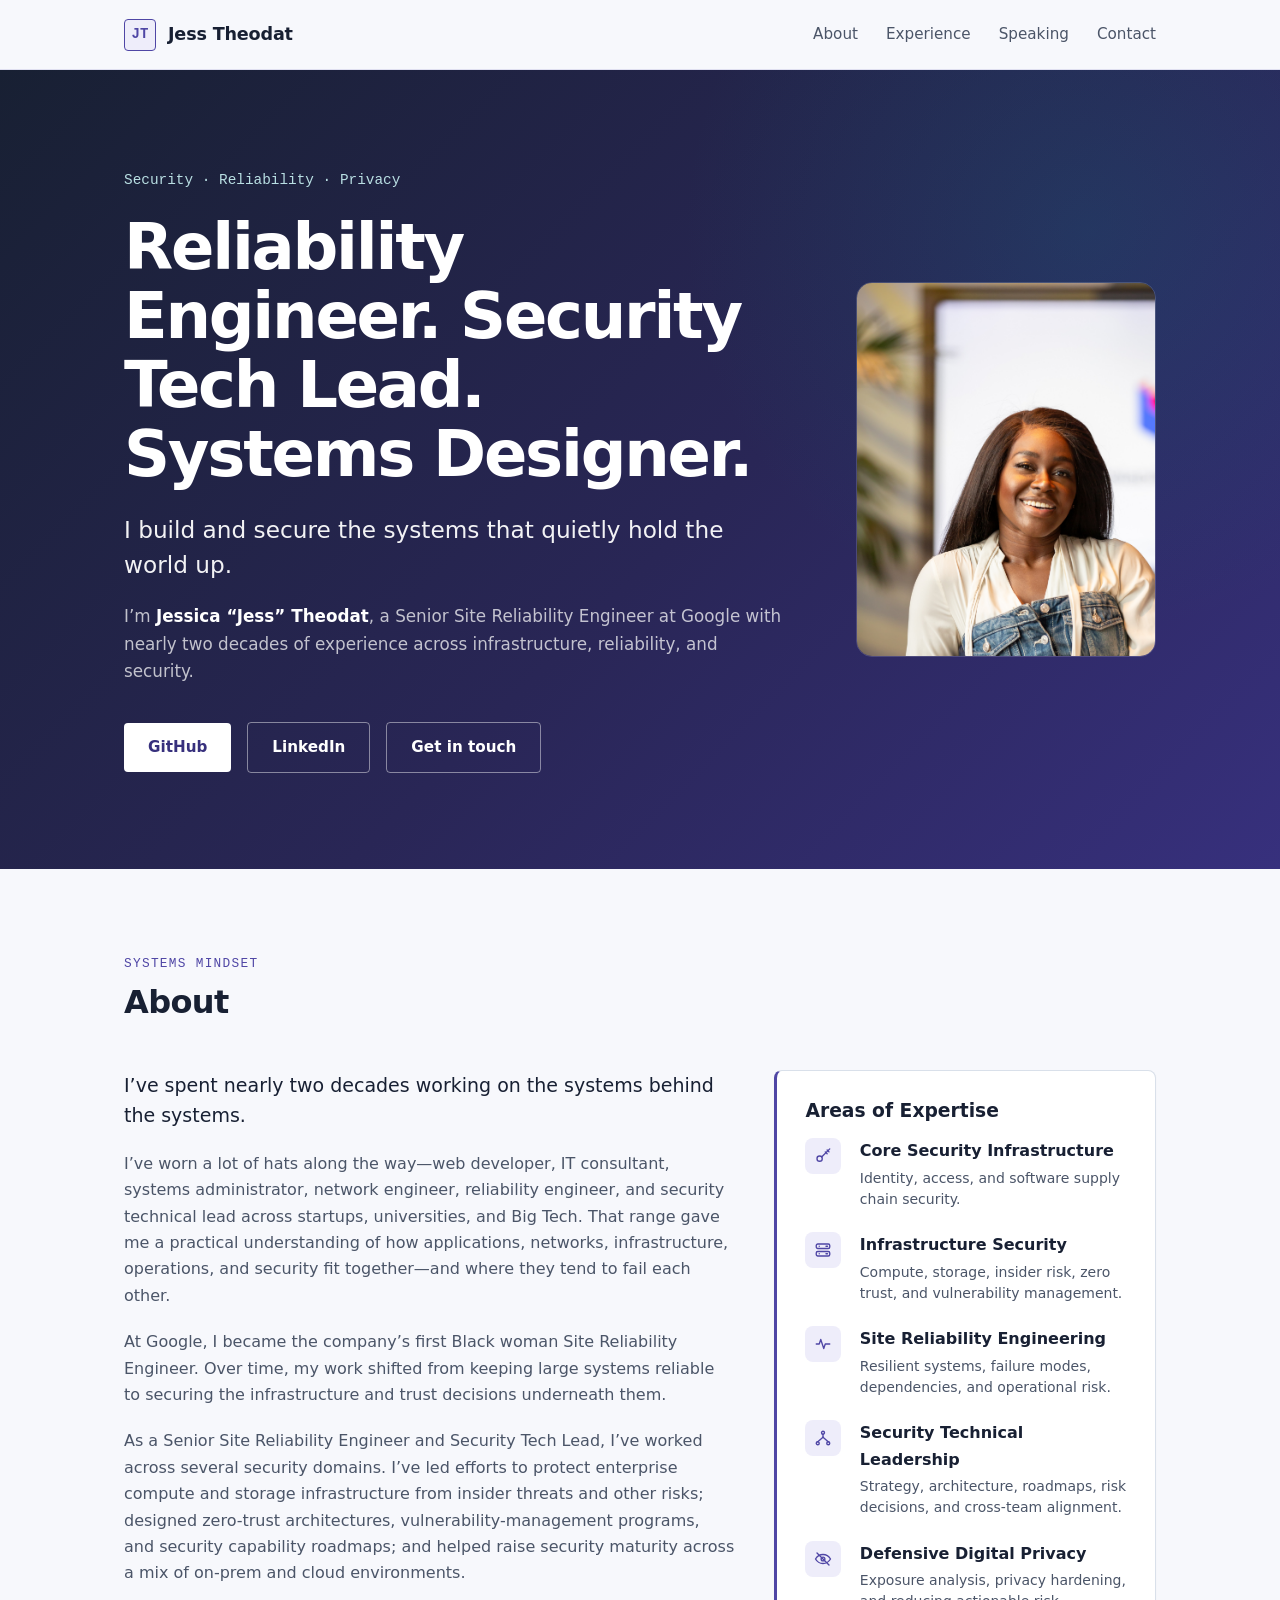
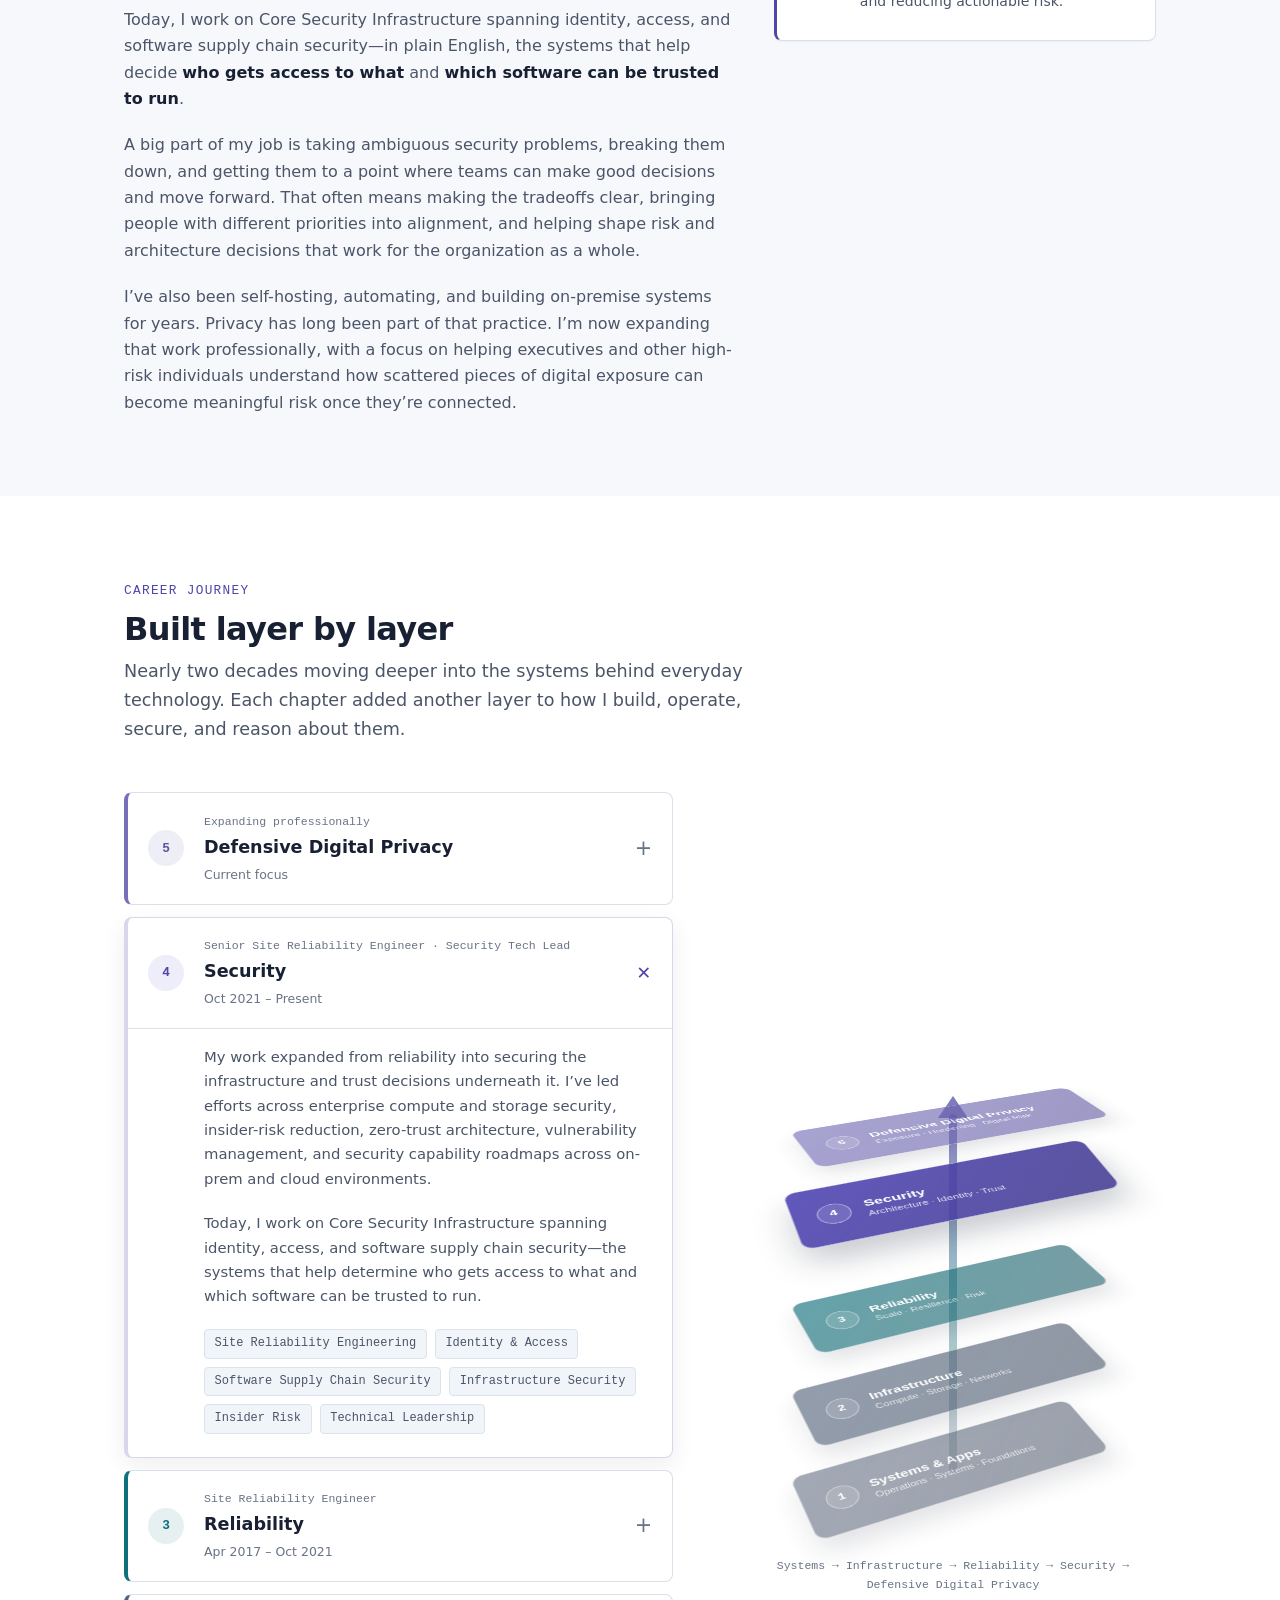
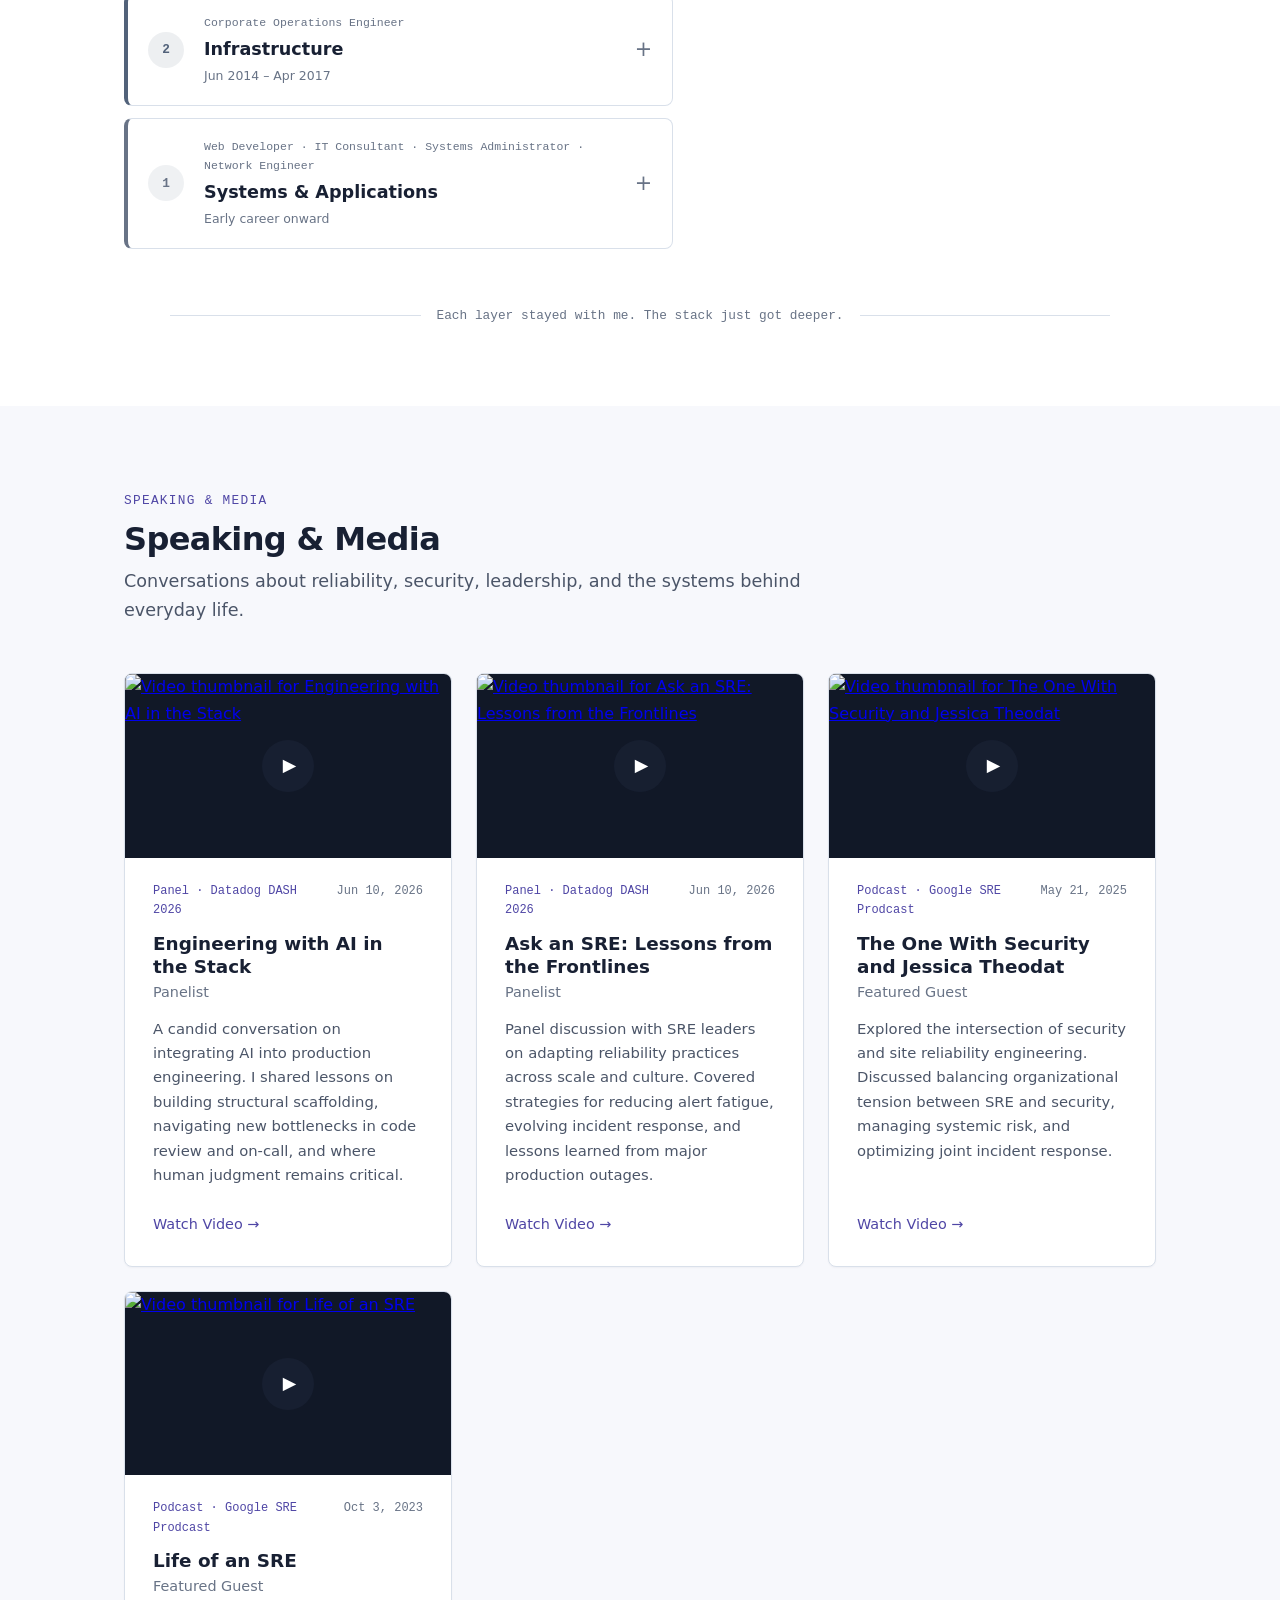
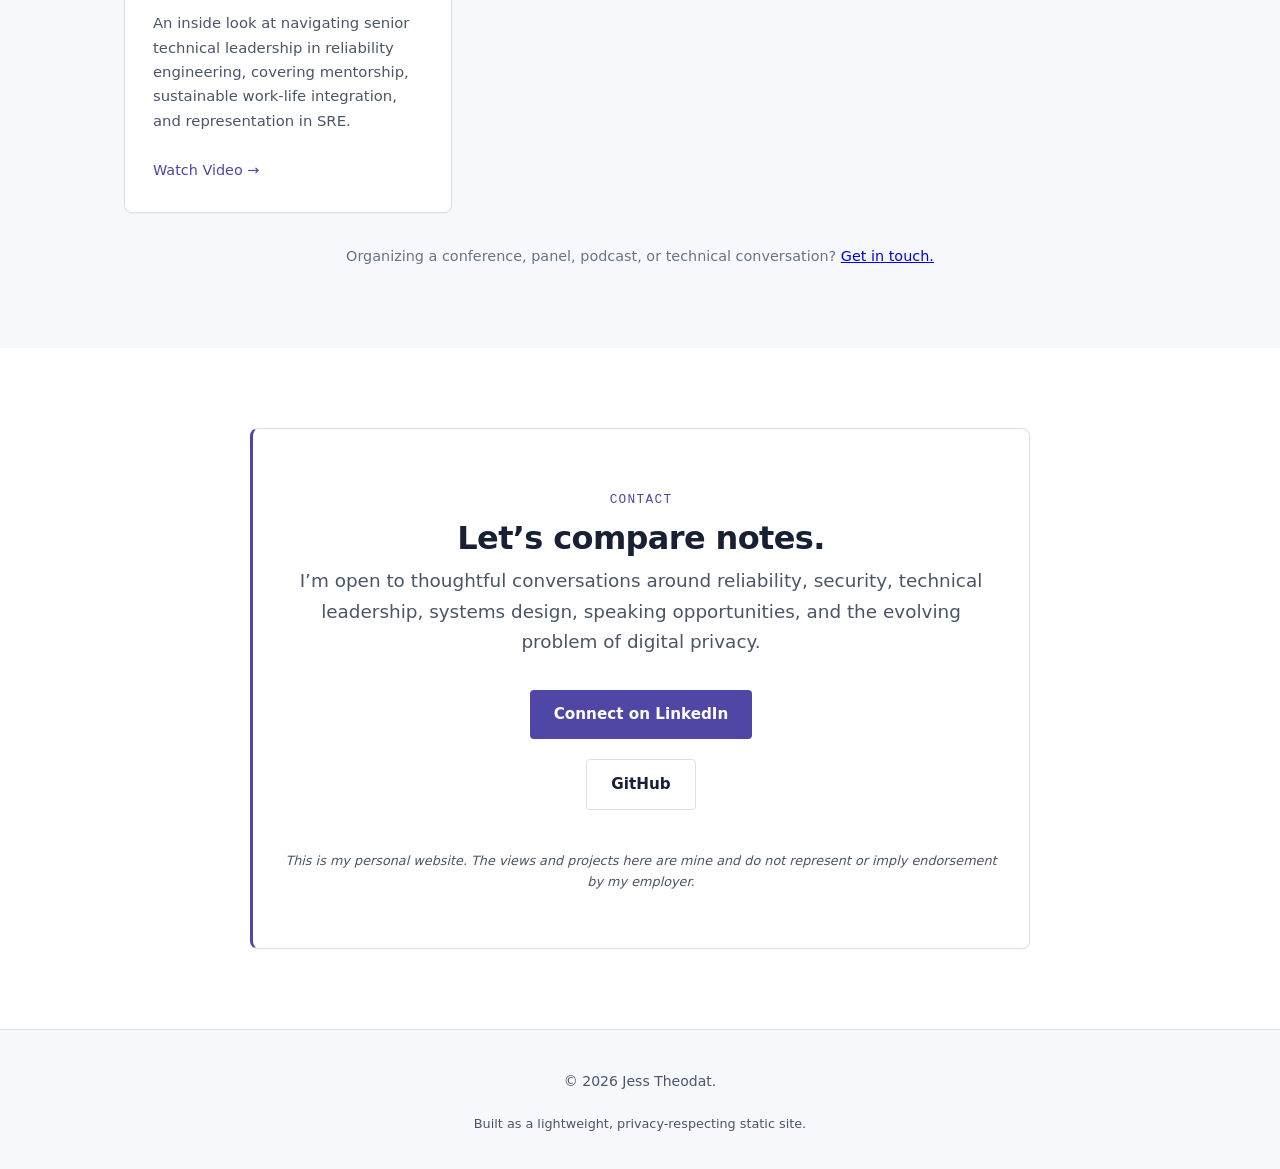
==== index.html @ 8675380e "Update index.html" ====
<!DOCTYPE html>
<html lang="en">

<head>
  <meta charset="UTF-8">
  <meta name="viewport" content="width=device-width, initial-scale=1.0">

  <title>
    Jess Theodat | Reliability Engineer, Security Tech Lead & Systems Designer
  </title>

  <!-- Identity & Search -->
  <meta
    name="description"
    content="Jess (Jessica) Theodat is a reliability engineer, Security Tech Lead, and systems designer working across infrastructure security, site reliability engineering, and defensive digital privacy."
  >
  <meta name="author" content="Jess Theodat">

  <link rel="canonical" href="https://jesstheodat.github.io/">

  <!-- Open Graph -->
  <meta property="og:type" content="profile">
  <meta property="og:url" content="https://jesstheodat.github.io/">

  <meta
    property="og:title"
    content="Jess Theodat | Reliability Engineer. Security Tech Lead. Systems Designer"
  >

  <meta
    property="og:description"
    content="I build and secure the systems that quietly hold the world up."
  >

  <meta property="og:site_name" content="Jess Theodat">

  <!-- Favicon -->
  <link rel="icon" href="assets/favicon.svg" type="image/svg+xml">

  <!-- Styles -->
  <link rel="stylesheet" href="assets/css/style.css">

  <!-- Structured Data -->
  <script type="application/ld+json">
  {
    "@context": "https://schema.org",
    "@graph": [
      {
        "@type": "Person",
        "@id": "https://jesstheodat.github.io/#person",
        "name": "Jess Theodat",
        "alternateName": [
          "Jessica Theodat",
          "jesstheodat"
        ],
        "jobTitle": "Senior Site Reliability Engineer and Security Tech Lead",
        "worksFor": {
          "@type": "Organization",
          "name": "Google"
        },
        "description": "Reliability engineer, Security Tech Lead, and systems designer working across site reliability engineering, infrastructure security, identity and access, software supply chain security, and defensive digital privacy.",
        "url": "https://jesstheodat.github.io/",
        "sameAs": [
          "https://github.com/jesstheodat",
          "https://www.linkedin.com/in/siliconalleyjess"
        ],
        "knowsAbout": [
          "Site Reliability Engineering",
          "Security Architecture",
          "Identity and Access Management",
          "Software Supply Chain Security",
          "Infrastructure Security",
          "Zero Trust Architecture",
          "Vulnerability Management",
          "Systems Engineering",
          "Defensive Digital Privacy",
          "Self-Hosted Infrastructure"
        ]
      },
      {
        "@type": "ProfilePage",
        "@id": "https://jesstheodat.github.io/#webpage",
        "url": "https://jesstheodat.github.io/",
        "name": "Jess Theodat",
        "mainEntity": {
          "@id": "https://jesstheodat.github.io/#person"
        }
      }
    ]
  }
  </script>
</head>

<body>

  <a href="#main-content" class="skip-link">
    Skip to main content
  </a>

  <!-- =========================================================
       Navigation
       ========================================================= -->

  <header class="site-header">
    <div class="container nav-container">

      <a href="#hero" class="nav-brand" aria-label="Jess Theodat home">
        <span class="brand-monogram" aria-hidden="true">JT</span>
        <span class="brand-name">Jess Theodat</span>
      </a>

      <nav class="nav-menu" aria-label="Main navigation">
        <ul class="nav-list">
          <li><a href="#about" class="nav-link">About</a></li>
          <li><a href="#journey" class="nav-link">Experience</a></li>
          <li><a href="#speaking" class="nav-link">Speaking</a></li>
          <li><a href="#contact" class="nav-link">Contact</a></li>
        </ul>
      </nav>

    </div>
  </header>


  <main id="main-content">

    <!-- =========================================================
         Hero
         ========================================================= -->

<section id="hero" class="section hero-section">
  <div class="container hero-grid">

    <div class="hero-content">

      <span class="hero-label">
        Security · Reliability · Privacy
      </span>

      <h1 class="hero-title">
        Reliability Engineer. Security Tech Lead. Systems Designer.
      </h1>

      <p class="hero-statement">
        I build and secure the systems that quietly hold the world up.
      </p>

      <p class="hero-subtitle">
        I’m <strong>Jessica “Jess” Theodat</strong>, a Senior Site Reliability
        Engineer at Google with nearly two decades of experience across
        infrastructure, reliability, and security.
      </p>

      <div class="hero-actions">

        <a
          href="https://github.com/jesstheodat"
          class="btn btn-primary"
          target="_blank"
          rel="noopener noreferrer"
        >
          GitHub
        </a>

        <a
          href="https://www.linkedin.com/in/siliconalleyjess"
          class="btn btn-secondary"
          target="_blank"
          rel="noopener noreferrer"
        >
          LinkedIn
        </a>

        <a href="#contact" class="btn btn-secondary">
          Get in touch
        </a>

      </div>

    </div>

    <div class="hero-portrait">
      <img
        src="assets/jess-theodat.jpeg"
        alt="Jessica “Jess” Theodat"
      >
    </div>

  </div>
</section>
    
    <!-- =========================================================
         About
         ========================================================= -->

    <section id="about" class="section">
      <div class="container">

        <div class="section-header">
          <span class="section-tag">Systems mindset</span>
          <h2 class="section-title">About</h2>
        </div>

        <div class="about-grid">

          <div class="about-text">

  <p class="lead-text">
    I’ve spent nearly two decades working on the systems behind the systems.
  </p>

  <p>
    I’ve worn a lot of hats along the way—web developer, IT consultant,
    systems administrator, network engineer, reliability engineer, and
    security technical lead across startups, universities, and Big Tech.
    That range gave me a practical understanding of how applications,
    networks, infrastructure, operations, and security fit together—and
    where they tend to fail each other.
  </p>

  <p>
    At Google, I became the company’s first Black woman Site Reliability
    Engineer. Over time, my work shifted from keeping large systems reliable to
    securing the infrastructure and trust decisions underneath them.
  </p>

  <p>
    As a Senior Site Reliability Engineer and Security Tech Lead, I’ve worked
    across several security domains. I’ve led efforts to protect enterprise
    compute and storage infrastructure from insider threats and other risks;
    designed zero-trust architectures, vulnerability-management programs,
    and security capability roadmaps; and helped raise security maturity
    across a mix of on-prem and cloud environments.
  </p>

  <p>
    Today, I work on Core Security Infrastructure spanning identity, access,
    and software supply chain security—in plain English, the systems that help
    decide <strong>who gets access to what</strong> and
    <strong>which software can be trusted to run</strong>.
  </p>

  <p>
    A big part of my job is taking ambiguous security problems, breaking them down,
    and getting them to a point where teams can make good decisions and move forward. 
    That often means making the tradeoffs clear, bringing people with
    different priorities into alignment, and helping shape risk and architecture
    decisions that work for the organization as a whole.
  </p>

  <p>
    I’ve also been self-hosting, automating, and building on-premise systems
    for years. Privacy has long been part of that practice. I’m now expanding
    that work professionally, with a focus on helping executives and other
    high-risk individuals understand how scattered pieces of digital exposure
    can become meaningful risk once they’re connected.
  </p>
</div>

<aside class="about-sidebar" aria-label="Areas of expertise">
  <div class="card card-accent">

    <h3 class="card-title">Areas of Expertise</h3>

    <ul class="domain-list">

      <li class="domain-item">
        <div class="domain-icon" aria-hidden="true">
          <svg viewBox="0 0 24 24">
            <circle cx="7.5" cy="15.5" r="3.5"></circle>
            <path d="M10.5 13L21 2.5"></path>
            <path d="M15 6.5l2.5 2.5"></path>
            <path d="M17.5 4l2.5 2.5"></path>
          </svg>
        </div>

        <div>
          <span class="domain-name">Core Security Infrastructure</span>
          <span class="domain-desc">
            Identity, access, and software supply chain security.
          </span>
        </div>
      </li>

      <li class="domain-item">
        <div class="domain-icon" aria-hidden="true">
          <svg viewBox="0 0 24 24">
            <rect x="3" y="4" width="18" height="6" rx="2"></rect>
            <rect x="3" y="14" width="18" height="6" rx="2"></rect>
            <path d="M7 7h.01"></path>
            <path d="M7 17h.01"></path>
            <path d="M16 7h2"></path>
            <path d="M16 17h2"></path>
          </svg>
        </div>

        <div>
          <span class="domain-name">Infrastructure Security</span>
          <span class="domain-desc">
            Compute, storage, insider risk, zero trust, and vulnerability management.
          </span>
        </div>
      </li>

      <li class="domain-item">
        <div class="domain-icon" aria-hidden="true">
          <svg viewBox="0 0 24 24">
            <path d="M3 12h4l2-6 4 12 2-6h6"></path>
          </svg>
        </div>

        <div>
          <span class="domain-name">Site Reliability Engineering</span>
          <span class="domain-desc">
            Resilient systems, failure modes, dependencies, and operational risk.
          </span>
        </div>
      </li>

      <li class="domain-item">
        <div class="domain-icon" aria-hidden="true">
          <svg viewBox="0 0 24 24">
            <circle cx="12" cy="5" r="2"></circle>
            <circle cx="5" cy="19" r="2"></circle>
            <circle cx="19" cy="19" r="2"></circle>
            <path d="M12 7v4"></path>
            <path d="M12 11L5 17"></path>
            <path d="M12 11l7 6"></path>
          </svg>
        </div>

        <div>
          <span class="domain-name">Security Technical Leadership</span>
          <span class="domain-desc">
            Strategy, architecture, roadmaps, risk decisions, and cross-team alignment.
          </span>
        </div>
      </li>

      <li class="domain-item">
        <div class="domain-icon" aria-hidden="true">
          <svg viewBox="0 0 24 24">
            <path d="M2 12s3.5-6 10-6 10 6 10 6-3.5 6-10 6S2 12 2 12z"></path>
            <circle cx="12" cy="12" r="2.5"></circle>
            <path d="M4 4l16 16"></path>
          </svg>
        </div>

        <div>
          <span class="domain-name">Defensive Digital Privacy</span>
          <span class="domain-desc">
            Exposure analysis, privacy hardening, and reducing actionable risk.
          </span>
        </div>
      </li>

    </ul>

  </div>
</aside>
        </div>
      </div>
    </section>


<!-- =========================================================
     Career Journey — Interactive Engineering Stack
     ========================================================= -->

<section id="journey" class="section bg-surface">
  <div class="container">

    <div class="section-header">
      <span class="section-tag">Career journey</span>

      <h2 class="section-title">
        Built layer by layer
      </h2>

      <p class="section-subtitle">
        Nearly two decades moving deeper into the systems behind everyday
        technology. Each chapter added another layer to how I build, operate,
        secure, and reason about them.
      </p>
    </div>


    <div class="career-stack-experience">

      <!-- =====================================================
           LEFT — Narrative Layers
           ===================================================== -->

      <div
        class="career-layer-list"
        role="tablist"
        aria-label="Career journey layers"
      >

        <!-- Layer 5 — Privacy & Risk -->

<article
  class="career-layer-card"
  data-career-layer="privacy"
>
  <button
    class="career-layer-trigger"
    type="button"
    role="tab"
    id="career-tab-privacy"
    aria-selected="false"
    aria-controls="career-panel-privacy"
    data-career-target="privacy"
  >
    <span class="career-number">5</span>

    <span class="career-trigger-copy">
      <span class="career-role">
        Expanding professionally
      </span>

      <span class="career-layer-name">
       Defensive Digital Privacy
      </span>

      <span class="career-date">
        Current focus
      </span>
    </span>

    <span class="career-trigger-indicator" aria-hidden="true">
      +
    </span>
  </button>

  <div
    class="career-layer-details"
    id="career-panel-privacy"
    role="tabpanel"
    aria-labelledby="career-tab-privacy"
    hidden
  >
    <div class="career-layer-details-inner">

      <p>
        <strong>
          Privacy risk often comes less from any single data point and
          more from how different pieces of information connect to reveal a larger picture.
        </strong>   
        A location can become a movement pattern. And a handful of unrelated details
        can begin to describe behavior.
      </p>

      <p>
        I’m now applying the same systems and risk lens professionally to digital
        exposure—helping executives and other high-risk individuals understand
        how disconnected pieces of information become actionable when they
        are combined, and reduce the information and access paths that
        create meaningful risk.
      </p>

      <div class="tag-group">
        <span class="tag">Exposure Analysis</span>
        <span class="tag">Privacy Hardening</span>
        <span class="tag">Digital Risk</span>
        <span class="tag">OSINT</span>
      </div>

    </div>
  </div>
</article>

        <!-- Layer 4 — Security -->

        <article
          class="career-layer-card is-active"
          data-career-layer="security"
        >
          <button
            class="career-layer-trigger"
            type="button"
            role="tab"
            id="career-tab-security"
            aria-selected="true"
            aria-controls="career-panel-security"
            data-career-target="security"
          >
            <span class="career-number">4</span>

            <span class="career-trigger-copy">
              <span class="career-role">
                Senior Site Reliability Engineer · Security Tech Lead
              </span>

              <span class="career-layer-name">
                Security
              </span>

              <span class="career-date">
                Oct 2021 – Present
              </span>
            </span>

            <span class="career-trigger-indicator" aria-hidden="true">
              +
            </span>
          </button>

          <div
            class="career-layer-details"
            id="career-panel-security"
            role="tabpanel"
            aria-labelledby="career-tab-security"
          >
            <div class="career-layer-details-inner">

              <p>
                My work expanded from reliability into securing the infrastructure
                and trust decisions underneath it. I’ve led efforts across 
                enterprise compute and storage security, insider-risk reduction, 
                zero-trust architecture, vulnerability management, and 
                security capability roadmaps across on-prem and cloud environments.
              </p>

              <p>
                Today, I work on Core Security Infrastructure spanning identity, 
                access, and software supply chain security—the systems 
                that help determine who gets access to what and 
                which software can be trusted to run.
              </p>

              <div class="tag-group">
                <span class="tag">Site Reliability Engineering</span>
                <span class="tag">Identity &amp; Access</span>
                <span class="tag">Software Supply Chain Security</span>
                <span class="tag">Infrastructure Security</span>
                <span class="tag">Insider Risk</span>
                <span class="tag">Technical Leadership</span>
              </div>

            </div>
          </div>
        </article>


        <!-- Layer 3 — Reliability -->

        <article
          class="career-layer-card"
          data-career-layer="reliability"
        >
          <button
            class="career-layer-trigger"
            type="button"
            role="tab"
            id="career-tab-reliability"
            aria-selected="false"
            aria-controls="career-panel-reliability"
            data-career-target="reliability"
          >
            <span class="career-number">3</span>

            <span class="career-trigger-copy">
              <span class="career-role">
                Site Reliability Engineer
              </span>

              <span class="career-layer-name">
                Reliability
              </span>

              <span class="career-date">
                Apr 2017 – Oct 2021
              </span>
            </span>

            <span class="career-trigger-indicator" aria-hidden="true">
              +
            </span>
          </button>

          <div
            class="career-layer-details"
            id="career-panel-reliability"
            role="tabpanel"
            aria-labelledby="career-tab-reliability"
            hidden
          >
            <div class="career-layer-details-inner">

              <p>
                Moving into site reliability engineering changed how I think
                about systems: failure is expected, dependencies matter, 
                and good design has to hold up under pressure—not just 
                when everything is working as intended.
              </p>

              <p>
                That reliability mindset still shapes how I approach 
                security, architecture, operational risk, and 
                technical decision-making today.
              </p>

              <div class="tag-group">
                <span class="tag">Site Reliability Engineering</span>
                <span class="tag">Non-Abstract Large Systems Design</span>
                <span class="tag">Technical Leadership</span>
              </div>

            </div>
          </div>
        </article>


        <!-- Layer 2 — Infrastructure -->

        <article
          class="career-layer-card"
          data-career-layer="infrastructure"
        >
          <button
            class="career-layer-trigger"
            type="button"
            role="tab"
            id="career-tab-infrastructure"
            aria-selected="false"
            aria-controls="career-panel-infrastructure"
            data-career-target="infrastructure"
          >
            <span class="career-number">2</span>

            <span class="career-trigger-copy">
              <span class="career-role">
                Corporate Operations Engineer
              </span>

              <span class="career-layer-name">
                Infrastructure
              </span>

              <span class="career-date">
                Jun 2014 – Apr 2017
              </span>
            </span>

            <span class="career-trigger-indicator" aria-hidden="true">
              +
            </span>
          </button>

          <div
            class="career-layer-details"
            id="career-panel-infrastructure"
            role="tabpanel"
            aria-labelledby="career-tab-infrastructure"
            hidden
          >
            <div class="career-layer-details-inner">

              <p>
                Working close to enterprise infrastructure gave me a 
                practical understanding of compute, storage, networks, 
                systems behavior, and the operational realities behind 
                large technical environments.
              </p>

              <p>
                That foundation became the bridge from operating systems
                to thinking about reliability and, eventually, 
                securing the infrastructure itself.
              </p>

              <div class="tag-group">
                <span class="tag">Compute</span>
                <span class="tag">Networks</span>
                <span class="tag">Enterprise Systems</span>
                <span class="tag">Operations</span>
              </div>

            </div>
          </div>
        </article>


        <!-- Layer 1 — Systems & Applications -->

        <article
          class="career-layer-card"
          data-career-layer="systems"
        >
          <button
            class="career-layer-trigger"
            type="button"
            role="tab"
            id="career-tab-systems"
            aria-selected="false"
            aria-controls="career-panel-systems"
            data-career-target="systems"
          >
            <span class="career-number">1</span>

            <span class="career-trigger-copy">
              <span class="career-role">
                Web Developer · IT Consultant · Systems Administrator · Network Engineer
              </span>

              <span class="career-layer-name">
                Systems &amp; Applications
              </span>

              <span class="career-date">
                Early career onward
              </span>
            </span>

            <span class="career-trigger-indicator" aria-hidden="true">
              +
            </span>
          </button>

          <div
            class="career-layer-details"
            id="career-panel-systems"
            role="tabpanel"
            aria-labelledby="career-tab-systems"
            hidden
          >
            <div class="career-layer-details-inner">

              <p>
                Before reliability and security became the center of my work,
                I spent years across the stack—building web applications,
                supporting users, administering systems, and working 
                with networks across startups, universities, and enterprise environments.
              </p>

              <p>That range gave me a practical understanding of how applications,
                networks, infrastructure, operations, and security fit
                together—and where they tend to fail each other.
              </p>

              <div class="tag-group">
                <span class="tag">Web Development</span>
                <span class="tag">IT Consulting</span>
                <span class="tag">Network Engineering</span>
                <span class="tag">Platform Engineering</span>
              </div>

            </div>
          </div>
        </article>


      </div>


      <!-- =====================================================
           RIGHT — Isometric Stack
           ===================================================== -->

      <div class="career-visual-column">

        <div
          class="career-isometric"
          aria-label="Interactive visualization of accumulated career expertise"
        >

          <!-- Core through-line -->

          <div class="career-core" aria-hidden="true">
            <span class="career-core-arrow"></span>
          </div>


      <button
        type="button"
        class="career-plane career-plane-privacy"
        data-career-target="privacy"
        aria-label="Show Privacy and Risk career layer"
      >
        <span class="career-plane-number">5</span>
      
        <span class="career-plane-copy">
          <strong>Defensive Digital Privacy</strong>
          <small>Exposure · Hardening · Digital Risk</small>
        </span>
      </button>
      
      <button
        type="button"
        class="career-plane career-plane-security is-active"
        data-career-target="security"
        aria-label="Show Security career layer"
      >
        <span class="career-plane-number">4</span>
      
        <span class="career-plane-copy">
          <strong>Security</strong>
          <small>Architecture · Identity · Trust</small>
        </span>
      </button>
      
      <button
        type="button"
        class="career-plane career-plane-reliability"
        data-career-target="reliability"
        aria-label="Show Reliability career layer"
      >
        <span class="career-plane-number">3</span>
      
        <span class="career-plane-copy">
          <strong>Reliability</strong>
          <small>Scale · Resilience · Risk</small>
        </span>
      </button>
      
      <button
        type="button"
        class="career-plane career-plane-infrastructure"
        data-career-target="infrastructure"
        aria-label="Show Infrastructure career layer"
      >
        <span class="career-plane-number">2</span>
      
        <span class="career-plane-copy">
          <strong>Infrastructure</strong>
          <small>Compute · Storage · Networks</small>
        </span>
      </button>
      
      <button
        type="button"
        class="career-plane career-plane-systems"
        data-career-target="systems"
        aria-label="Show Systems and Applications career layer"
      >
        <span class="career-plane-number">1</span>
      
        <span class="career-plane-copy">
          <strong>Systems &amp; Apps</strong>
          <small>Operations · Systems · Foundations</small>
        </span>
      </button>
        </div>


        <p class="career-visual-caption">
          Systems → Infrastructure → Reliability → Security → Defensive Digital Privacy
        </p>

      </div>

    </div>


    <div class="career-stack-footer">
      <span class="career-stack-line" aria-hidden="true"></span>

      <p>
        Each layer stayed with me. The stack just got deeper.
      </p>

      <span class="career-stack-line" aria-hidden="true"></span>
    </div>

  </div>
</section>
    
    
    <!-- =========================================================
         Selected Work
         Hidden until verified public work is ready.
         ========================================================= -->

    <!--

    <section id="work" class="section">
      <div class="container">

        <div class="section-header">
          <span class="section-tag">Selected work</span>
          <h2 class="section-title">Projects &amp; writing</h2>

          <p class="section-subtitle">
            Public projects, frameworks, writing, and technical explorations.
          </p>
        </div>

        Add verified public work here.

      </div>
    </section>

    -->


    <!-- =========================================================
         Speaking & Media
         ========================================================= -->

    <section id="speaking" class="section">
      <div class="container">

        <div class="section-header">

          <span class="section-tag">Speaking &amp; media</span>

          <h2 class="section-title">
            Speaking &amp; Media
          </h2>

          <p class="section-subtitle">
            Conversations about reliability, security, leadership, and the
            systems behind everyday life.
          </p>

        </div>


        <div id="speaking-container" class="grid grid-2">

          <!-- Static semantic fallback.
               main.js replaces these cards with data/speaking.json
               when JavaScript is available. -->


          <!-- Engineering with AI in the Stack -->

          <article class="card media-card">

            <div class="media-header">

              <span class="platform-badge">
                Panel · Datadog DASH 2026
              </span>

              <time class="media-date" datetime="2026-06-10">
                Jun 10, 2026
              </time>

            </div>

            <h3 class="media-title">
              Engineering with AI in the Stack
            </h3>

            <p class="text-muted">
              Panelist
            </p>

            <p class="media-summary">
              A candid conversation on integrating AI into production
              engineering, including structural scaffolding, new bottlenecks
              in code review and on-call, and where human judgment remains
              critical.
            </p>

            <div class="media-footer">

              <a
                href="https://www.youtube.com/watch?v=7b0mgiYZsAk"
                class="project-link"
                target="_blank"
                rel="noopener noreferrer"
              >
                Watch Video &rarr;
              </a>

            </div>

          </article>


          <!-- Ask an SRE -->

          <article class="card media-card">

            <div class="media-header">

              <span class="platform-badge">
                Panel · Datadog DASH 2026
              </span>

              <time class="media-date" datetime="2026-06-10">
                Jun 10, 2026
              </time>

            </div>

            <h3 class="media-title">
              Ask an SRE: Lessons from the Frontlines
            </h3>

            <p class="text-muted">
              Panelist
            </p>

            <p class="media-summary">
              A discussion with SRE leaders on adapting reliability practices
              across scale and culture, including alert fatigue, incident
              response, and lessons from production outages.
            </p>

            <div class="media-footer">

              <a
                href="https://www.youtube.com/watch?v=ttwfXtJGzVg"
                class="project-link"
                target="_blank"
                rel="noopener noreferrer"
              >
                Watch Video &rarr;
              </a>

            </div>

          </article>


          <!-- Security Prodcast -->

          <article class="card media-card">

            <div class="media-header">

              <span class="platform-badge">
                Podcast · Google SRE Prodcast
              </span>

              <time class="media-date" datetime="2025-05-21">
                May 21, 2025
              </time>

            </div>

            <h3 class="media-title">
              The One With Security and Jessica Theodat
            </h3>

            <p class="text-muted">
              Featured Guest
            </p>

            <p class="media-summary">
              A conversation about the intersection of security and site
              reliability engineering, including organizational tension,
              systemic risk, and joint incident response.
            </p>

            <div class="media-footer">

              <a
                href="https://www.youtube.com/watch?v=5_pG_X72Y5w"
                class="project-link"
                target="_blank"
                rel="noopener noreferrer"
              >
                Watch Video &rarr;
              </a>

            </div>

          </article>


          <!-- Life of an SRE -->

          <article class="card media-card">

            <div class="media-header">

              <span class="platform-badge">
                Podcast · Google SRE Prodcast
              </span>

              <time class="media-date" datetime="2023-10-03">
                Oct 3, 2023
              </time>

            </div>

            <h3 class="media-title">
              Life of an SRE
            </h3>

            <p class="text-muted">
              Featured Guest
            </p>

            <p class="media-summary">
              An inside look at navigating senior technical leadership in
              reliability engineering, including mentorship, sustainable
              work-life integration, and representation in SRE.
            </p>

            <div class="media-footer">

              <a
                href="https://www.youtube.com/watch?v=3Ip3bSbVshM"
                class="project-link"
                target="_blank"
                rel="noopener noreferrer"
              >
                Watch Video &rarr;
              </a>

            </div>

          </article>

        </div>


        <div class="media-notice">

          <p class="text-muted">
            Organizing a conference, panel, podcast, or technical
            conversation?
            <a href="#contact">Get in touch.</a>
          </p>

        </div>

      </div>
    </section>


    <!-- =========================================================
         Contact
         ========================================================= -->

    <section id="contact" class="section bg-surface">
      <div class="container">

        <div class="contact-box card card-accent">

          <span class="section-tag">
            Contact
          </span>

          <h2 class="section-title">
            Let’s compare notes.
          </h2>

          <p class="contact-lead">
            I’m open to thoughtful conversations around reliability, security,
            technical leadership, systems design, speaking opportunities, and
            the evolving problem of digital privacy.
          </p>

          <div class="contact-actions">

            <a
              href="https://www.linkedin.com/in/siliconalleyjess"
              class="btn btn-primary"
              target="_blank"
              rel="noopener noreferrer"
            >
              Connect on LinkedIn
            </a>

            <a
              href="https://github.com/jesstheodat"
              class="btn btn-secondary"
              target="_blank"
              rel="noopener noreferrer"
            >
              GitHub
            </a>

          </div>


          <div class="disclaimer-note">

            <p>
              <em>
                This is my personal website. The views and projects here are
                mine and do not represent or imply endorsement by my employer.
              </em>
            </p>

          </div>

        </div>
      </div>
    </section>

  </main>


  <!-- =========================================================
       Footer
       ========================================================= -->

  <footer class="site-footer">
    <div class="container footer-container">

      <p>
        &copy; <span id="current-year">2026</span> Jess Theodat.
      </p>

      <p class="footer-subtext">
        Built as a lightweight, privacy-respecting static site.
      </p>

    </div>
  </footer>


  <script src="assets/js/main.js"></script>

</body>
</html>
---- assets/css/style.css ----
/* ==========================================================================
   JESS THEODAT — PERSONAL WEBSITE STYLESHEET
   Design Language: Crisp Typography, Accessible Layout
   ========================================================================== */


/* ==========================================================================
   Custom Properties & Design Tokens
   ========================================================================== */

:root {
  /* Backgrounds */
  --bg-primary: #f7f8fc;
  --bg-surface: #ffffff;
  --bg-surface-hover: #f0f3f8;

  /* Borders */
  --border-subtle: rgba(79, 70, 165, 0.22);
  --border-card: #d9e0ea;

  /* Typography */
  --text-primary: #182033;
  --text-secondary: #4b5568;
  --text-muted: #687386;

  /* Brand palette */
  --accent-primary: #4f46a5;
  --accent-hover: #37307d;
  --accent-soft: #eeedfa;
  --accent-secondary: #0f6f7a;
  --accent-secondary-soft: rgba(15, 111, 122, 0.10);

  /* Fonts */
  --font-sans:
    system-ui,
    -apple-system,
    BlinkMacSystemFont,
    "Segoe UI",
    Roboto,
    "Helvetica Neue",
    Arial,
    sans-serif;

  --font-mono:
    "JetBrains Mono",
    "Fira Code",
    ui-monospace,
    "Cascadia Code",
    monospace;

  /* Layout */
  --max-width: 1080px;
  --header-height: 70px;

  /* Shape */
  --radius-sm: 4px;
  --radius-md: 8px;
  --radius-lg: 12px;

  /* Motion */
  --transition-fast: 0.2s ease;
  --transition-normal: 0.3s ease;
}


/* ==========================================================================
   Universal Reset & Box Sizing
   ========================================================================== */

*,
*::before,
*::after {
  box-sizing: border-box;
  margin: 0;
  padding: 0;
}

html {
  scroll-behavior: smooth;
  font-size: 16px;
  background-color: var(--bg-primary);
  color: var(--text-primary);
}

body {
  font-family: var(--font-sans);
  line-height: 1.65;
  -webkit-font-smoothing: antialiased;
  -moz-osx-font-smoothing: grayscale;
}


/* ==========================================================================
   Accessibility: Keyboard Focus & Skip Link
   ========================================================================== */

:focus-visible {
  outline: 2px solid var(--accent-primary);
  outline-offset: 4px;
}

.skip-link {
  position: absolute;
  top: -100px;
  left: 1rem;
  background: var(--accent-primary);
  color: #fff;
  padding: 0.75rem 1.25rem;
  font-weight: 600;
  border-radius: var(--radius-sm);
  z-index: 9999;
  transition: top var(--transition-fast);
}

.skip-link:focus {
  top: 1rem;
}


/* ==========================================================================
   Layout Containers
   ========================================================================== */

.container {
  width: 100%;
  max-width: var(--max-width);
  margin: 0 auto;
  padding: 0 1.5rem;
}

.section {
  padding: 5rem 0;
}

.bg-surface {
  background-color: var(--bg-surface);
}


/* ==========================================================================
   Typography Helpers
   ========================================================================== */

h1,
h2,
h3,
h4 {
  color: var(--text-primary);
  line-height: 1.25;
  font-weight: 600;
}

p {
  margin-bottom: 1.25rem;
  color: var(--text-secondary);
}

p:last-child {
  margin-bottom: 0;
}

p strong {
  color: var(--text-primary);
}

.lead-text {
  font-size: 1.1875rem;
  line-height: 1.6;
  color: var(--text-primary);
}

.text-muted {
  color: var(--text-muted);
  font-size: 0.9rem;
}


/* ==========================================================================
   Navigation Header
   ========================================================================== */

.site-header {
  position: sticky;
  top: 0;
  height: var(--header-height);
  background-color: rgba(247, 248, 252, 0.94);
  backdrop-filter: blur(12px);
  -webkit-backdrop-filter: blur(12px);
  border-bottom: 1px solid rgba(79, 70, 165, 0.14);
  z-index: 1000;
}

.nav-container {
  display: flex;
  align-items: center;
  justify-content: space-between;
  height: 100%;
}

.nav-brand {
  display: flex;
  align-items: center;
  gap: 0.75rem;
  text-decoration: none;
  color: var(--text-primary);
  font-weight: 700;
}

.brand-monogram {
  display: inline-flex;
  align-items: center;
  justify-content: center;
  width: 32px;
  height: 32px;
  background-color: var(--accent-soft);
  border: 1px solid var(--accent-primary);
  color: var(--accent-primary);
  font-family: var(--font-mono);
  font-size: 0.875rem;
  border-radius: var(--radius-sm);
}

.brand-name {
  font-size: 1.1rem;
  letter-spacing: -0.01em;
}

.nav-list {
  display: flex;
  list-style: none;
  gap: 1.75rem;
}

.nav-link {
  color: var(--text-secondary);
  text-decoration: none;
  font-size: 0.95rem;
  font-weight: 500;
  transition: color var(--transition-fast);
}

.nav-link:hover {
  color: var(--accent-primary);
}


/* ==========================================================================
   Section Headers
   ========================================================================== */

.section-header {
  margin-bottom: 3rem;
  position: relative;
}

.section-title {
  font-size: 2rem;
  margin-bottom: 0.5rem;
  letter-spacing: -0.02em;
}

.section-subtitle {
  font-size: 1.1rem;
  color: var(--text-secondary);
  max-width: 680px;
}

.section-tag {
  display: inline-block;
  font-family: var(--font-mono);
  font-size: 0.8rem;
  color: var(--accent-primary);
  text-transform: uppercase;
  letter-spacing: 0.1em;
  margin-bottom: 0.5rem;
}


/* ==========================================================================
   Cards & Grid Systems
   ========================================================================== */

.grid {
  display: grid;
  gap: 1.5rem;
}

.grid-2 {
  grid-template-columns: repeat(auto-fit, minmax(320px, 1fr));
}

.grid-3 {
  grid-template-columns: repeat(auto-fit, minmax(300px, 1fr));
}

.card {
  background-color: var(--bg-surface);
  border: 1px solid var(--border-card);
  border-radius: var(--radius-md);
  padding: 1.75rem;
  box-shadow: 0 1px 2px rgba(15, 23, 42, 0.04);
  transition:
    transform var(--transition-fast),
    border-color var(--transition-fast),
    box-shadow var(--transition-fast);
}

.card:hover {
  border-color: var(--border-subtle);
}

.card-accent {
  border-left: 3px solid var(--accent-primary);
}

/* ==========================================================================
   Hero Section
   ========================================================================== */

.hero-section {
  position: relative;
  overflow: hidden;
  padding: 6rem 0;
  background:
    radial-gradient(
      circle at 85% 20%,
      rgba(15, 111, 122, 0.22),
      transparent 32%
    ),
    linear-gradient(
      135deg,
      #182033 0%,
      #292656 55%,
      #37307d 100%
    );
  border-bottom: none;
}

.hero-grid {
  display: grid;
  grid-template-columns: minmax(0, 1.45fr) minmax(280px, 0.65fr);
  gap: 4rem;
  align-items: center;
}

.hero-content {
  position: relative;
  z-index: 1;
  max-width: none;
}

.hero-label {
  display: inline-block;
  margin-bottom: 1.25rem;
  font-family: var(--font-mono);
  font-size: 0.9rem;
  color: #b9dfe3;
}

.hero-title {
  margin-bottom: 1.5rem;
  font-size: clamp(2.5rem, 5vw, 4rem);
  font-weight: 700;
  line-height: 1.08;
  letter-spacing: -0.035em;
  color: #ffffff;
}

.hero-statement {
  max-width: 700px;
  margin-bottom: 1.25rem;
  font-size: clamp(1.2rem, 2vw, 1.45rem);
  line-height: 1.5;
  font-weight: 500;
  color: rgba(255, 255, 255, 0.94);
}

.hero-subtitle {
  max-width: 700px;
  margin-bottom: 2.25rem;
  font-size: 1.05rem;
  line-height: 1.65;
  color: rgba(255, 255, 255, 0.72);
}

.hero-subtitle strong {
  color: #ffffff;
}

.hero-actions {
  display: flex;
  flex-wrap: wrap;
  gap: 1rem;
  align-items: center;
}


/* Portrait */

.hero-portrait {
  position: relative;
  z-index: 1;
  width: 100%;
  max-width: 360px;
  justify-self: end;
}

.hero-portrait img {
  display: block;
  width: 100%;
  aspect-ratio: 4 / 5;
  object-fit: cover;
  object-position: center 32%;
  border-radius: 16px;
  border: 1px solid rgba(255, 255, 255, 0.16);
}


/* Hero-specific buttons */

.hero-section .btn-primary {
  background-color: #ffffff;
  color: var(--accent-hover);
}

.hero-section .btn-primary:hover {
  background-color: var(--accent-soft);
}

.hero-section .btn-secondary {
  background-color: transparent;
  color: #ffffff;
  border-color: rgba(255, 255, 255, 0.45);
}

.hero-section .btn-secondary:hover {
  background-color: rgba(255, 255, 255, 0.10);
  border-color: rgba(255, 255, 255, 0.8);
}


/* Responsive */

@media (max-width: 900px) {
  .hero-grid {
    grid-template-columns: 1fr;
    gap: 2.5rem;
  }

  .hero-portrait {
    max-width: 420px;
    justify-self: start;
  }
}

@media (max-width: 640px) {
  .hero-section {
    padding: 4.5rem 0;
  }

  .hero-portrait {
    max-width: 100%;
  }

  .hero-actions {
    flex-direction: column;
    align-items: stretch;
  }

  .hero-actions .btn {
    justify-content: center;
  }
}


/* ==========================================================================
   Buttons
   ========================================================================== */

.btn {
  display: inline-flex;
  align-items: center;
  gap: 0.5rem;
  padding: 0.75rem 1.5rem;
  font-size: 0.95rem;
  font-weight: 600;
  border-radius: var(--radius-sm);
  text-decoration: none;
  transition:
    background-color var(--transition-fast),
    border-color var(--transition-fast),
    color var(--transition-fast),
    transform var(--transition-fast);
  cursor: pointer;
}

.btn-primary {
  background-color: var(--accent-primary);
  color: #fff;
}

.btn-primary:hover {
  background-color: var(--accent-hover);
}

.btn-secondary {
  background-color: #fff;
  color: var(--text-primary);
  border: 1px solid var(--border-card);
}

.btn-secondary:hover {
  background-color: var(--bg-surface-hover);
  border-color: var(--text-secondary);
}

.btn-placeholder {
  opacity: 0.7;
  cursor: not-allowed;
}

.badge-pending {
  font-family: var(--font-mono);
  font-size: 0.7rem;
  background-color: var(--accent-soft);
  color: var(--accent-primary);
  padding: 0.15rem 0.4rem;
  border-radius: var(--radius-sm);
  margin-left: 0.4rem;
}


/* ==========================================================================
   About Layout
   ========================================================================== */

.about-grid {
  display: grid;
  grid-template-columns: 1.6fr 1fr;
  gap: 2.5rem;
}

.domain-list {
  list-style: none;
  display: flex;
  flex-direction: column;
  gap: 1.4rem;
  margin-top: 1rem;
}

.domain-item {
  display: grid;
  grid-template-columns: 40px 1fr;
  gap: 0.9rem;
  align-items: start;
}

.domain-icon {
  display: inline-flex;
  align-items: center;
  justify-content: center;
  width: 36px;
  height: 36px;
  border-radius: 8px;
  background-color: var(--accent-soft);
  color: var(--accent-primary);
}

.domain-icon svg {
  width: 18px;
  height: 18px;
  stroke: currentColor;
  stroke-width: 1.8;
  stroke-linecap: round;
  stroke-linejoin: round;
  fill: none;
}

.domain-name {
  display: block;
  font-weight: 600;
  color: var(--text-primary);
  font-size: 1rem;
}

.domain-desc {
  display: block;
  margin-top: 0.2rem;
  font-size: 0.875rem;
  line-height: 1.5;
  color: var(--text-secondary);
}


/* ==========================================================================
   Career Journey — Stack Layers
   ========================================================================== */

.career-stack {
  display: flex;
  flex-direction: column;
  gap: 0.85rem;
  max-width: 940px;
  margin: 0 auto;
}


/* ==========================================================================
   Career Layer
   ========================================================================== */

.career-layer {
  position: relative;
  padding: 1.65rem 1.85rem;
  background-color: var(--bg-surface);
  border: 1px solid var(--border-card);
  border-radius: var(--radius-md);
  overflow: hidden;
  transition:
    border-color var(--transition-fast),
    box-shadow var(--transition-fast),
    transform var(--transition-fast);
}

.career-layer::before {
  content: "";
  position: absolute;
  inset: 0 auto 0 0;
  width: 4px;
  background-color: var(--accent-primary);
}

.career-layer:hover {
  border-color: var(--border-subtle);
  box-shadow: 0 7px 20px rgba(24, 32, 51, 0.06);
}


/* ==========================================================================
   Layer Geometry

   The narrowing shape is meant to communicate accumulated depth:
   later domains sit on top of foundations that remain part of the work.
   ========================================================================== */

.career-layer-security {
  margin-left: 0;
  margin-right: 0;
}

.career-layer-reliability {
  margin-left: 2.25rem;
  margin-right: 2.25rem;
}

.career-layer-infrastructure {
  margin-left: 4.5rem;
  margin-right: 4.5rem;
}

.career-layer-systems {
  margin-left: 6.75rem;
  margin-right: 6.75rem;
}


/* ==========================================================================
   Layer Accents
   ========================================================================== */

.career-layer-security::before {
  background-color: var(--accent-primary);
}

.career-layer-reliability::before {
  background-color: var(--accent-secondary);
}

.career-layer-infrastructure::before {
  background-color: var(--text-secondary);
}

.career-layer-systems::before {
  background-color: var(--text-muted);
}


/* ==========================================================================
   Layer Header
   ========================================================================== */

.career-layer-header {
  display: flex;
  justify-content: space-between;
  align-items: flex-start;
  gap: 1.5rem;
  margin-bottom: 0.9rem;
}

.career-layer-heading {
  min-width: 0;
}

.career-layer-kicker {
  display: block;
  margin-bottom: 0.3rem;
  font-family: var(--font-mono);
  font-size: 0.75rem;
  line-height: 1.5;
  color: var(--accent-primary);
}

.career-layer-title {
  margin: 0;
  font-size: 1.4rem;
  line-height: 1.2;
}

.career-layer-date {
  flex-shrink: 0;
  font-family: var(--font-mono);
  font-size: 0.8rem;
  color: var(--text-muted);
  white-space: nowrap;
}


/* ==========================================================================
   Layer Content
   ========================================================================== */

.career-layer-desc {
  max-width: 780px;
  margin-bottom: 0.85rem;
  font-size: 0.95rem;
  line-height: 1.65;
}

.career-layer-desc:last-of-type {
  margin-bottom: 1rem;
}


/* ==========================================================================
   Privacy Expansion

   This intentionally sits outside the nested stack so it reads as an
   emerging application of the existing experience rather than a new
   "highest" layer.
   ========================================================================== */

.career-expansion {
  display: grid;
  grid-template-columns: 44px 1fr;
  gap: 1rem;
  max-width: 860px;
  margin: 2.25rem auto 0;
  padding: 1.4rem 1.5rem;
  background-color: var(--accent-soft);
  border: 1px solid var(--border-subtle);
  border-radius: var(--radius-md);
}

.career-expansion-marker {
  display: inline-flex;
  align-items: center;
  justify-content: center;
  width: 38px;
  height: 38px;
  margin-top: 0.1rem;
  border-radius: 50%;
  background-color: var(--bg-surface);
  color: var(--accent-primary);
}

.career-expansion-marker svg {
  width: 18px;
  height: 18px;
  stroke: currentColor;
  stroke-width: 1.8;
  stroke-linecap: round;
  stroke-linejoin: round;
  fill: none;
}

.career-expansion-title {
  margin: 0 0 0.55rem;
  font-size: 1.15rem;
}

.career-expansion p {
  max-width: 740px;
  margin-bottom: 0.9rem;
  font-size: 0.925rem;
  line-height: 1.6;
}


/* ==========================================================================
   Career Closing Line
   ========================================================================== */

.career-stack-footer {
  display: flex;
  align-items: center;
  gap: 1rem;
  max-width: 940px;
  margin: 2rem auto 0;
}

.career-stack-line {
  flex: 1;
  height: 1px;
  background-color: var(--border-card);
}

.career-stack-footer p {
  margin: 0;
  font-family: var(--font-mono);
  font-size: 0.8rem;
  color: var(--text-muted);
  white-space: nowrap;
}


/* ==========================================================================
   Career Journey — Responsive
   ========================================================================== */

@media (max-width: 768px) {
  .career-layer-security,
  .career-layer-reliability,
  .career-layer-infrastructure,
  .career-layer-systems {
    margin-left: 0;
    margin-right: 0;
  }

  .career-layer {
    padding: 1.4rem 1.5rem;
  }

  .career-layer-header {
    flex-direction: column;
    gap: 0.35rem;
  }

  .career-layer-date {
    white-space: normal;
  }

  .career-expansion {
    grid-template-columns: 1fr;
  }

  .career-stack-footer {
    align-items: flex-start;
  }

  .career-stack-footer p {
    white-space: normal;
  }
}

/* ==========================================================================
   Tags
   ========================================================================== */

.tag-group {
  display: flex;
  flex-wrap: wrap;
  gap: 0.5rem;
  margin-top: 1rem;
}

.tag {
  font-family: var(--font-mono);
  font-size: 0.75rem;
  background-color: #f1f5f9;
  color: var(--text-secondary);
  border: 1px solid #dbe3ec;
  padding: 0.25rem 0.6rem;
  border-radius: var(--radius-sm);
}


/* ==========================================================================
   Project Cards
   ========================================================================== */

.project-card {
  display: flex;
  flex-direction: column;
  justify-content: space-between;
}

.project-header {
  margin-bottom: 1rem;
}

.project-title {
  font-size: 1.25rem;
  margin-top: 0.5rem;
}

.status-badge {
  display: inline-block;
  font-family: var(--font-mono);
  font-size: 0.7rem;
  text-transform: uppercase;
  padding: 0.2rem 0.5rem;
  border-radius: var(--radius-sm);
}

.status-active {
  background-color: var(--accent-secondary-soft);
  color: var(--accent-secondary);
}

.status-research {
  background-color: var(--accent-soft);
  color: var(--accent-primary);
}

.status-coming {
  background-color: rgba(100, 116, 139, 0.12);
  color: var(--text-muted);
}

.project-desc {
  font-size: 0.95rem;
  margin-bottom: 1.25rem;
}

.project-footer {
  margin-top: 1.5rem;
  padding-top: 1rem;
  border-top: 1px solid var(--border-card);
}

.project-link {
  color: var(--accent-primary);
  text-decoration: none;
  font-weight: 500;
  font-size: 0.9rem;
}

.project-link:hover {
  color: var(--accent-hover);
  text-decoration: underline;
}

/* ==========================================================================
   Speaking & Media Section
   ========================================================================== */

.media-card {
  padding: 0;
  overflow: hidden;
  display: flex;
  flex-direction: column;
}

.media-thumbnail-link {
  position: relative;
  display: block;
  overflow: hidden;
  aspect-ratio: 16 / 9;
  background-color: #111827;
}

.media-thumbnail {
  display: block;
  width: 100%;
  height: 100%;
  object-fit: cover;
  transition:
    transform var(--transition-normal),
    opacity var(--transition-normal);
}

.media-thumbnail-link:hover .media-thumbnail {
  transform: scale(1.025);
  opacity: 0.94;
}

.media-play {
  position: absolute;
  inset: 50% auto auto 50%;
  transform: translate(-50%, -50%);
  display: inline-flex;
  align-items: center;
  justify-content: center;
  width: 52px;
  height: 52px;
  border-radius: 50%;
  background: rgba(24, 32, 51, 0.88);
  color: #fff;
  font-size: 1.1rem;
  padding-left: 3px;
  transition:
    transform var(--transition-fast),
    background-color var(--transition-fast);
}

.media-thumbnail-link:hover .media-play {
  transform: translate(-50%, -50%) scale(1.06);
  background-color: var(--accent-primary);
}

.media-card-body {
  padding: 1.5rem 1.75rem 1.75rem;
  display: flex;
  flex-direction: column;
  flex: 1;
}

.media-header {
  display: flex;
  align-items: flex-start;
  justify-content: space-between;
  gap: 1rem;
}

.platform-badge {
  font-family: var(--font-mono);
  font-size: 0.75rem;
  color: var(--accent-primary);
}

.media-date {
  font-family: var(--font-mono);
  font-size: 0.75rem;
  color: var(--text-muted);
  white-space: nowrap;
}

.media-title {
  font-size: 1.15rem;
  margin: 0.65rem 0 0.2rem;
}

.media-role {
  margin-bottom: 0.75rem;
}

.media-summary {
  font-size: 0.925rem;
  margin-bottom: 1rem;
}

.media-footer {
  margin-top: auto;
  padding-top: 0.5rem;
}

.media-notice {
  margin-top: 2rem;
  text-align: center;
}

/* ==========================================================================
   Contact & Footer
   ========================================================================== */

.contact-box {
  text-align: center;
  padding: 3.5rem 2rem;
  max-width: 780px;
  margin: 0 auto;
}

.contact-lead {
  font-size: 1.15rem;
  margin-bottom: 2rem;
}

.contact-actions {
  display: flex;
  flex-direction: column;
  align-items: center;
  gap: 1.25rem;
}

.contact-placeholder code {
  font-family: var(--font-mono);
  font-size: 0.9rem;
  background-color: #f1f5f9;
  padding: 0.5rem 1rem;
  border-radius: var(--radius-sm);
  border: 1px dashed var(--border-subtle);
  color: var(--accent-primary);
}

.disclaimer-note {
  margin-top: 2.5rem;
  font-size: 0.8rem;
  color: var(--text-muted);
}

.site-footer {
  padding: 2.5rem 0;
  border-top: 1px solid var(--border-card);
  text-align: center;
  font-size: 0.875rem;
  color: var(--text-muted);
}

.footer-subtext {
  font-size: 0.8rem;
  margin-top: 0.5rem;
}


/* ==========================================================================
   Responsive Media Queries
   ========================================================================== */

@media (max-width: 868px) {
  .about-grid {
    grid-template-columns: 1fr;
  }

  .hero-section {
    padding: 5rem 0 3rem;
  }
}

@media (max-width: 640px) {
  .nav-list {
    gap: 1rem;
  }

  .nav-link {
    font-size: 0.875rem;
  }

  .hero-actions {
    flex-direction: column;
    align-items: stretch;
  }

  .btn {
    justify-content: center;
  }
}


/* ==========================================================================
   Reduced Motion Accessibility
   ========================================================================== */

@media (prefers-reduced-motion: reduce) {
  html {
    scroll-behavior: auto;
  }

  .card,
  .btn {
    transition: none !important;
  }
}


/* ==========================================================================
   Career Journey — Interactive Stack
   ========================================================================== */

.career-stack-experience {
  display: grid;
  grid-template-columns: minmax(0, 1.15fr) minmax(340px, 0.85fr);
  gap: clamp(3rem, 6vw, 5.5rem);
  align-items: center;
}


/* ==========================================================================
   Narrative Cards
   ========================================================================== */

.career-layer-list {
  display: flex;
  flex-direction: column;
  gap: 0.75rem;
}

.career-layer-card {
  overflow: hidden;
  background: var(--bg-surface);
  border: 1px solid var(--border-card);
  border-left: 4px solid var(--text-muted);
  border-radius: var(--radius-md);
  transition:
    border-color var(--transition-fast),
    background-color var(--transition-fast),
    box-shadow var(--transition-fast);
}

.career-layer-card[data-career-layer="privacy"] {
  border-left-color: #7770b8;
}

.career-layer-card[data-career-layer="security"] {
  border-left-color: var(--accent-primary);
}

.career-layer-card[data-career-layer="reliability"] {
  border-left-color: var(--accent-secondary);
}

.career-layer-card[data-career-layer="infrastructure"] {
  border-left-color: #52627a;
}

.career-layer-card[data-career-layer="systems"] {
  border-left-color: #687386;
}

.career-layer-card.is-active {
  border-color: var(--border-subtle);
  box-shadow: 0 8px 24px rgba(24, 32, 51, 0.07);
}

.career-layer-trigger {
  display: grid;
  grid-template-columns: 40px minmax(0, 1fr) auto;
  gap: 1rem;
  align-items: center;
  width: 100%;
  padding: 1.15rem 1.25rem;
  border: 0;
  background: transparent;
  color: inherit;
  text-align: left;
  font: inherit;
  cursor: pointer;
}

.career-layer-trigger:focus-visible {
  outline: 2px solid var(--accent-primary);
  outline-offset: -3px;
}


/* Number badge */

.career-number,
.career-expansion-icon {
  display: inline-flex;
  align-items: center;
  justify-content: center;
  width: 36px;
  height: 36px;
  border-radius: 50%;
  font-family: var(--font-mono);
  font-size: 0.8rem;
  font-weight: 700;
}

[data-career-layer="privacy"] .career-number {
  background: rgba(119, 112, 184, 0.12);
  color: #5d559e;
}

[data-career-layer="security"] .career-number {
  background: var(--accent-soft);
  color: var(--accent-primary);
}

[data-career-layer="reliability"] .career-number {
  background: rgba(15, 111, 122, 0.10);
  color: var(--accent-secondary);
}

[data-career-layer="infrastructure"] .career-number {
  background: rgba(82, 98, 122, 0.10);
  color: #52627a;
}

[data-career-layer="systems"] .career-number {
  background: rgba(104, 115, 134, 0.10);
  color: #687386;
}


/* Trigger typography */

.career-trigger-copy {
  display: flex;
  flex-direction: column;
  min-width: 0;
}

.career-role {
  margin-bottom: 0.15rem;
  font-family: var(--font-mono);
  font-size: 0.72rem;
  color: var(--text-muted);
}

.career-layer-name {
  font-size: 1.1rem;
  font-weight: 650;
  color: var(--text-primary);
}

.career-date {
  margin-top: 0.15rem;
  font-size: 0.78rem;
  color: var(--text-muted);
}

.career-trigger-indicator {
  font-size: 1.3rem;
  line-height: 1;
  color: var(--text-muted);
  transition: transform var(--transition-fast);
}

.career-layer-card.is-active .career-trigger-indicator {
  transform: rotate(45deg);
  color: var(--accent-primary);
}


/* Expanded narrative */

.career-layer-details {
  border-top: 1px solid var(--border-card);
}

.career-layer-details-inner {
  padding: 1rem 1.25rem 1.4rem 4.75rem;
}

.career-layer-details p {
  max-width: 680px;
  font-size: 0.925rem;
  line-height: 1.65;
}

.career-layer-details .tag-group {
  margin-top: 1rem;
}


/* ==========================================================================
   Privacy Expansion Card
   ========================================================================== */

.career-layer-privacy {
  margin-top: 0.5rem;
  background: var(--accent-soft);
  border-color: var(--border-subtle);
  border-left-color: #7770b8;
}

.career-expansion-icon {
  background: var(--bg-surface);
  color: var(--accent-primary);
  border: 1px solid var(--border-subtle);
}


/* ==========================================================================
   Isometric Visual
   ========================================================================== */

.career-visual-column {
  position: sticky;
  top: calc(var(--header-height) + 3rem);
  min-width: 0;
}

.career-isometric {
  --plane-width: 310px;
  --plane-height: 92px;

  position: relative;
  width: 100%;
  max-width: 430px;
  height: 500px;
  margin: 0 auto;
  perspective: 1000px;
}


/* Core */

.career-core {
  position: absolute;
  z-index: 1;
  top: 48px;
  bottom: 75px;
  left: 50%;
  width: 22px;
  transform: translateX(-50%);
}

.career-core::before {
  content: "";
  position: absolute;
  inset: 18px 7px 0;
  border-radius: 999px;
  background: linear-gradient(
    to top,
    rgba(104, 115, 134, 0.28),
    rgba(15, 111, 122, 0.42),
    rgba(79, 70, 165, 0.65)
  );
}

.career-core-arrow {
  position: absolute;
  top: 0;
  left: 50%;
  width: 0;
  height: 0;
  transform: translateX(-50%);
  border-left: 15px solid transparent;
  border-right: 15px solid transparent;
  border-bottom: 22px solid rgba(79, 70, 165, 0.72);
}


/* Isometric plane base */

.career-plane {
  position: absolute;
  z-index: 2;
  left: 50%;
  width: var(--plane-width);
  min-height: var(--plane-height);
  padding: 1rem 1.35rem;

  display: flex;
  gap: 0.9rem;
  align-items: center;

  border: 1px solid rgba(255, 255, 255, 0.46);
  border-radius: 12px;

  text-align: left;
  color: #fff;

  cursor: pointer;

  transform:
    translateX(-50%)
    rotateX(58deg)
    rotateZ(-24deg);

  transform-origin: center center;

  box-shadow:
    0 18px 26px rgba(24, 32, 51, 0.16);

  transition:
    transform 260ms ease,
    opacity 260ms ease,
    box-shadow 260ms ease,
    filter 260ms ease;
}

.career-plane-privacy {
  top: 30px;
  background:
    linear-gradient(
      135deg,
      rgba(119, 112, 184, 0.90),
      rgba(93, 85, 158, 0.84)
    );
}

.career-plane-security {
  top: 115px;
  background:
    linear-gradient(
      135deg,
      rgba(79, 70, 165, 0.92),
      rgba(55, 48, 125, 0.84)
    );
}

.career-plane-reliability {
  top: 200px;
  background:
    linear-gradient(
      135deg,
      rgba(15, 111, 122, 0.90),
      rgba(30, 91, 102, 0.84)
    );
}

.career-plane-infrastructure {
  top: 285px;
  background:
    linear-gradient(
      135deg,
      rgba(82, 98, 122, 0.88),
      rgba(65, 78, 98, 0.82)
    );
}

.career-plane-systems {
  top: 370px;
  background:
    linear-gradient(
      135deg,
      rgba(104, 115, 134, 0.86),
      rgba(80, 90, 108, 0.80)
    );
}


/* Plane text */

.career-plane-number {
  display: inline-flex;
  align-items: center;
  justify-content: center;
  flex: 0 0 32px;
  width: 32px;
  height: 32px;

  border: 1px solid rgba(255, 255, 255, 0.45);
  border-radius: 50%;

  font-family: var(--font-mono);
  font-size: 0.78rem;
  font-weight: 700;

  background: rgba(255, 255, 255, 0.12);
}

.career-plane-copy {
  display: flex;
  flex-direction: column;
}

.career-plane-copy strong {
  font-size: 0.95rem;
}

.career-plane-copy small {
  margin-top: 0.15rem;
  font-size: 0.68rem;
  color: rgba(255, 255, 255, 0.76);
}


/* Active plane */

.career-plane.is-active {
  z-index: 5;

  transform:
    translateX(-50%)
    rotateX(50deg)
    rotateZ(-19deg)
    translateZ(22px)
    scale(1.035);

  box-shadow:
    0 24px 36px rgba(24, 32, 51, 0.22);

  filter: saturate(1.08) brightness(1.06);
}

.career-isometric:has(.career-plane.is-active)
  .career-plane:not(.is-active) {
  opacity: 0.72;
}


/* ==========================================================================
   Privacy Branch
   ========================================================================== */

.career-privacy-connector {
  position: absolute;
  z-index: 0;
  top: 103px;
  left: 65%;
  width: 82px;
  height: 2px;
  background: rgba(119, 112, 184, 0.5);
  transform: rotate(-18deg);
  transform-origin: left center;
}

.career-privacy-connector::after {
  content: "";
  position: absolute;
  right: -5px;
  top: -4px;
  width: 9px;
  height: 9px;
  border-top: 2px solid rgba(119, 112, 184, 0.7);
  border-right: 2px solid rgba(119, 112, 184, 0.7);
  transform: rotate(45deg);
}

.career-privacy-plane {
  position: absolute;
  z-index: 4;
  top: 30px;
  right: -20px;

  width: 180px;
  padding: 0.9rem 1rem;

  border: 1px solid rgba(119, 112, 184, 0.34);
  border-radius: 10px;

  background: rgba(238, 237, 250, 0.92);
  color: var(--text-primary);

  text-align: left;
  cursor: pointer;

  box-shadow: 0 10px 25px rgba(24, 32, 51, 0.08);

  transition:
    transform var(--transition-fast),
    border-color var(--transition-fast),
    box-shadow var(--transition-fast);
}

.career-privacy-plane:hover,
.career-privacy-plane.is-active {
  transform: translateY(-4px);
  border-color: #7770b8;
  box-shadow: 0 14px 28px rgba(24, 32, 51, 0.11);
}

.career-privacy-eyebrow {
  display: block;
  margin-bottom: 0.25rem;
  font-family: var(--font-mono);
  font-size: 0.62rem;
  text-transform: uppercase;
  letter-spacing: 0.07em;
  color: var(--accent-primary);
}

.career-privacy-plane strong {
  font-size: 0.8rem;
}


/* Caption */

.career-visual-caption {
  margin-top: 0.5rem;
  text-align: center;
  font-family: var(--font-mono);
  font-size: 0.72rem;
  color: var(--text-muted);
}


/* ==========================================================================
   Closing line
   ========================================================================== */

.career-stack-footer {
  display: flex;
  align-items: center;
  gap: 1rem;
  margin-top: 3.5rem;
}

.career-stack-footer p {
  margin: 0;
  font-family: var(--font-mono);
  font-size: 0.8rem;
  color: var(--text-muted);
  white-space: nowrap;
}

.career-stack-line {
  flex: 1;
  height: 1px;
  background: var(--border-card);
}


/* ==========================================================================
   Hover — pointer devices only
   ========================================================================== */

@media (hover: hover) and (pointer: fine) {

  .career-layer-card:not(.is-active):hover {
    border-color: var(--border-subtle);
    background: var(--bg-surface-hover);
  }

  .career-plane:hover {
    transform:
      translateX(-50%)
      rotateX(52deg)
      rotateZ(-20deg)
      translateZ(12px);
  }
}


/* ==========================================================================
   Tablet
   ========================================================================== */

@media (max-width: 980px) {

  .career-stack-experience {
    grid-template-columns: 1fr;
    gap: 2.5rem;
  }

  .career-visual-column {
    position: static;
    order: -1;
  }

  .career-isometric {
  --plane-width: 310px;
  --plane-height: 82px;

  position: relative;
  width: 100%;
  max-width: 430px;
  height: 525px;
  margin: 0 auto;
  perspective: 1000px;
 }
}


/* ==========================================================================
   Mobile
   ========================================================================== */

@media (max-width: 640px) {

  .career-stack-experience {
    gap: 1.75rem;
  }

  .career-isometric {
    --plane-width: min(250px, 72vw);
    --plane-height: 72px;

    height: 385px;
  }

  .career-plane {
    padding: 0.75rem 1rem;
  }

  .career-plane-security {
    top: 44px;
  }

  .career-plane-reliability {
    top: 118px;
  }

  .career-plane-infrastructure {
    top: 192px;
  }

  .career-plane-systems {
    top: 266px;
  }

  .career-core {
    top: 36px;
    bottom: 55px;
  }

  .career-plane-copy small {
    display: none;
  }

  .career-privacy-plane {
    top: 5px;
    right: 0;
    width: 145px;
    padding: 0.7rem 0.8rem;
  }

  .career-privacy-connector {
    display: none;
  }

  .career-layer-trigger {
    grid-template-columns: 36px minmax(0, 1fr) auto;
    gap: 0.8rem;
    padding: 1rem;
  }

  .career-layer-details-inner {
    padding: 1rem 1rem 1.25rem;
  }

  .career-stack-footer {
    margin-top: 2rem;
  }

  .career-stack-footer p {
    white-space: normal;
    text-align: center;
  }
}


/* ==========================================================================
   Reduced motion
   ========================================================================== */

@media (prefers-reduced-motion: reduce) {

  .career-plane,
  .career-privacy-plane,
  .career-layer-card,
  .career-trigger-indicator {
    transition: none;
  }
}
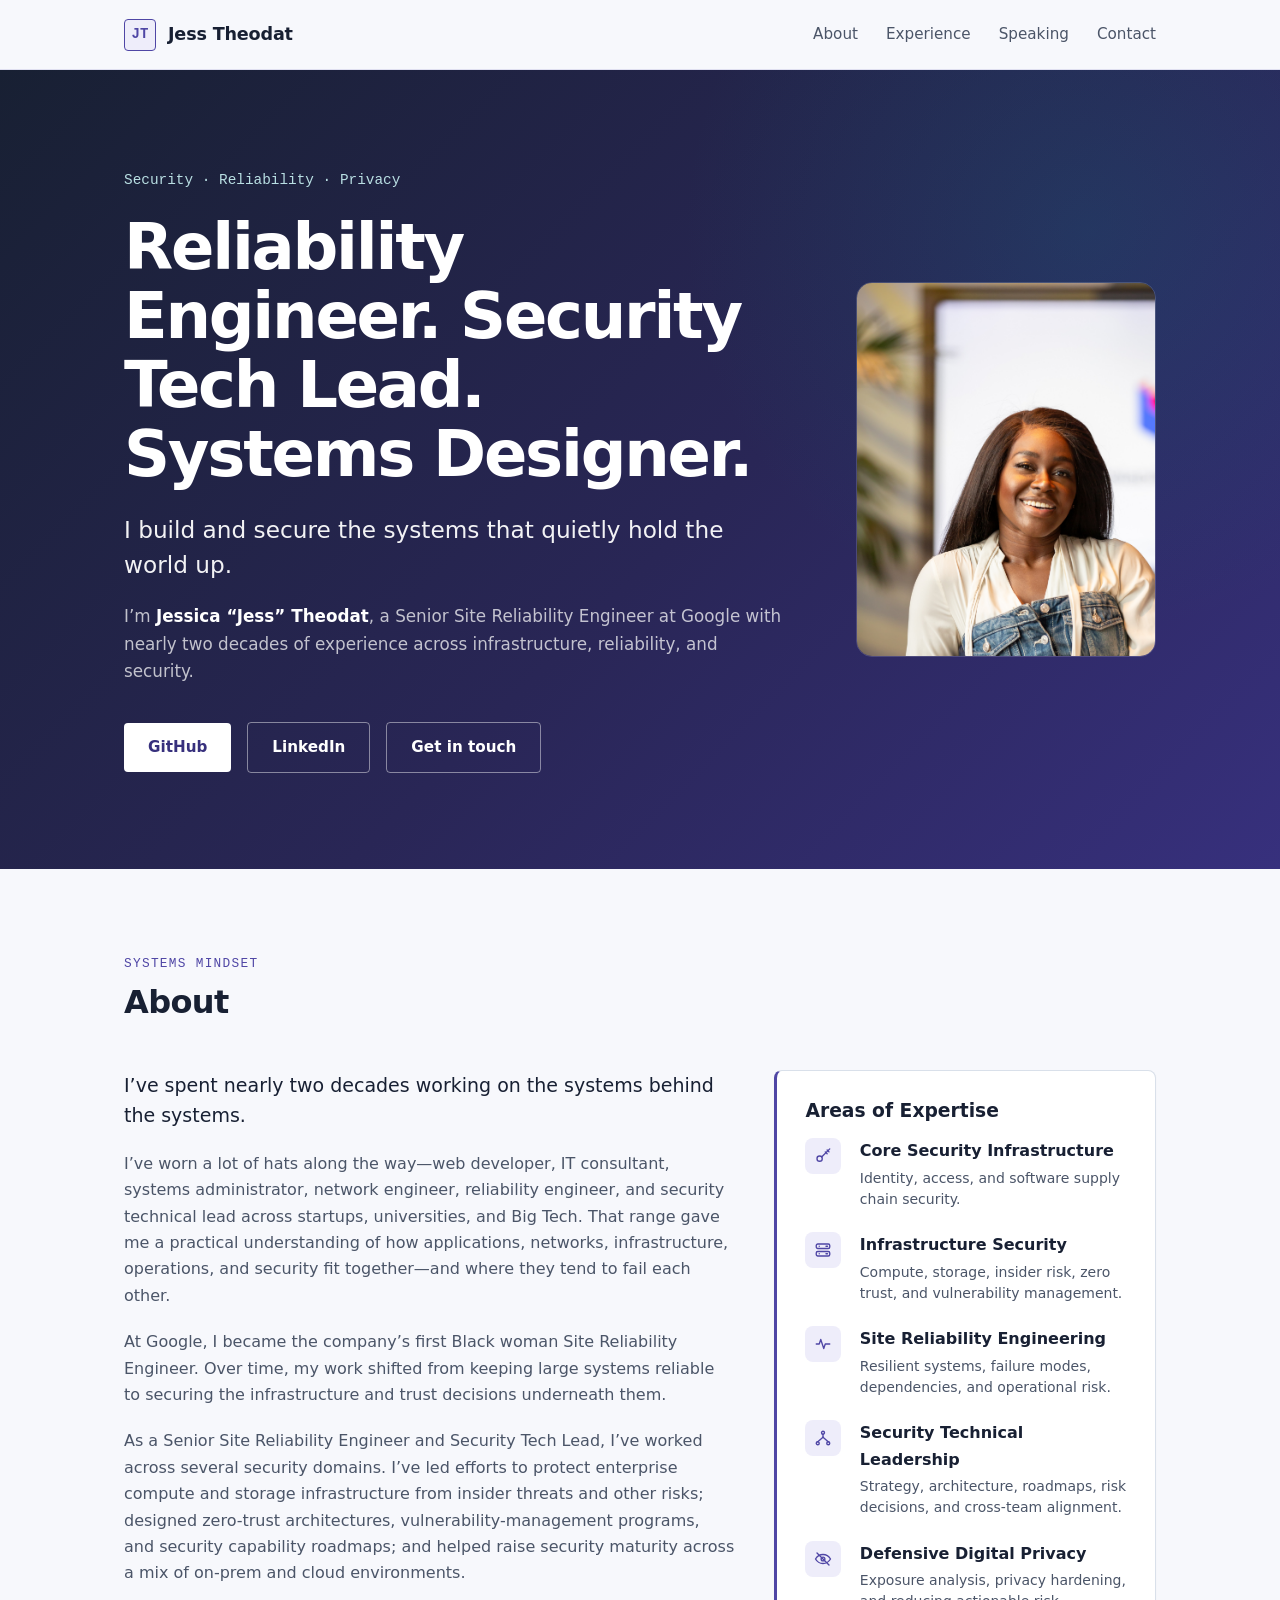
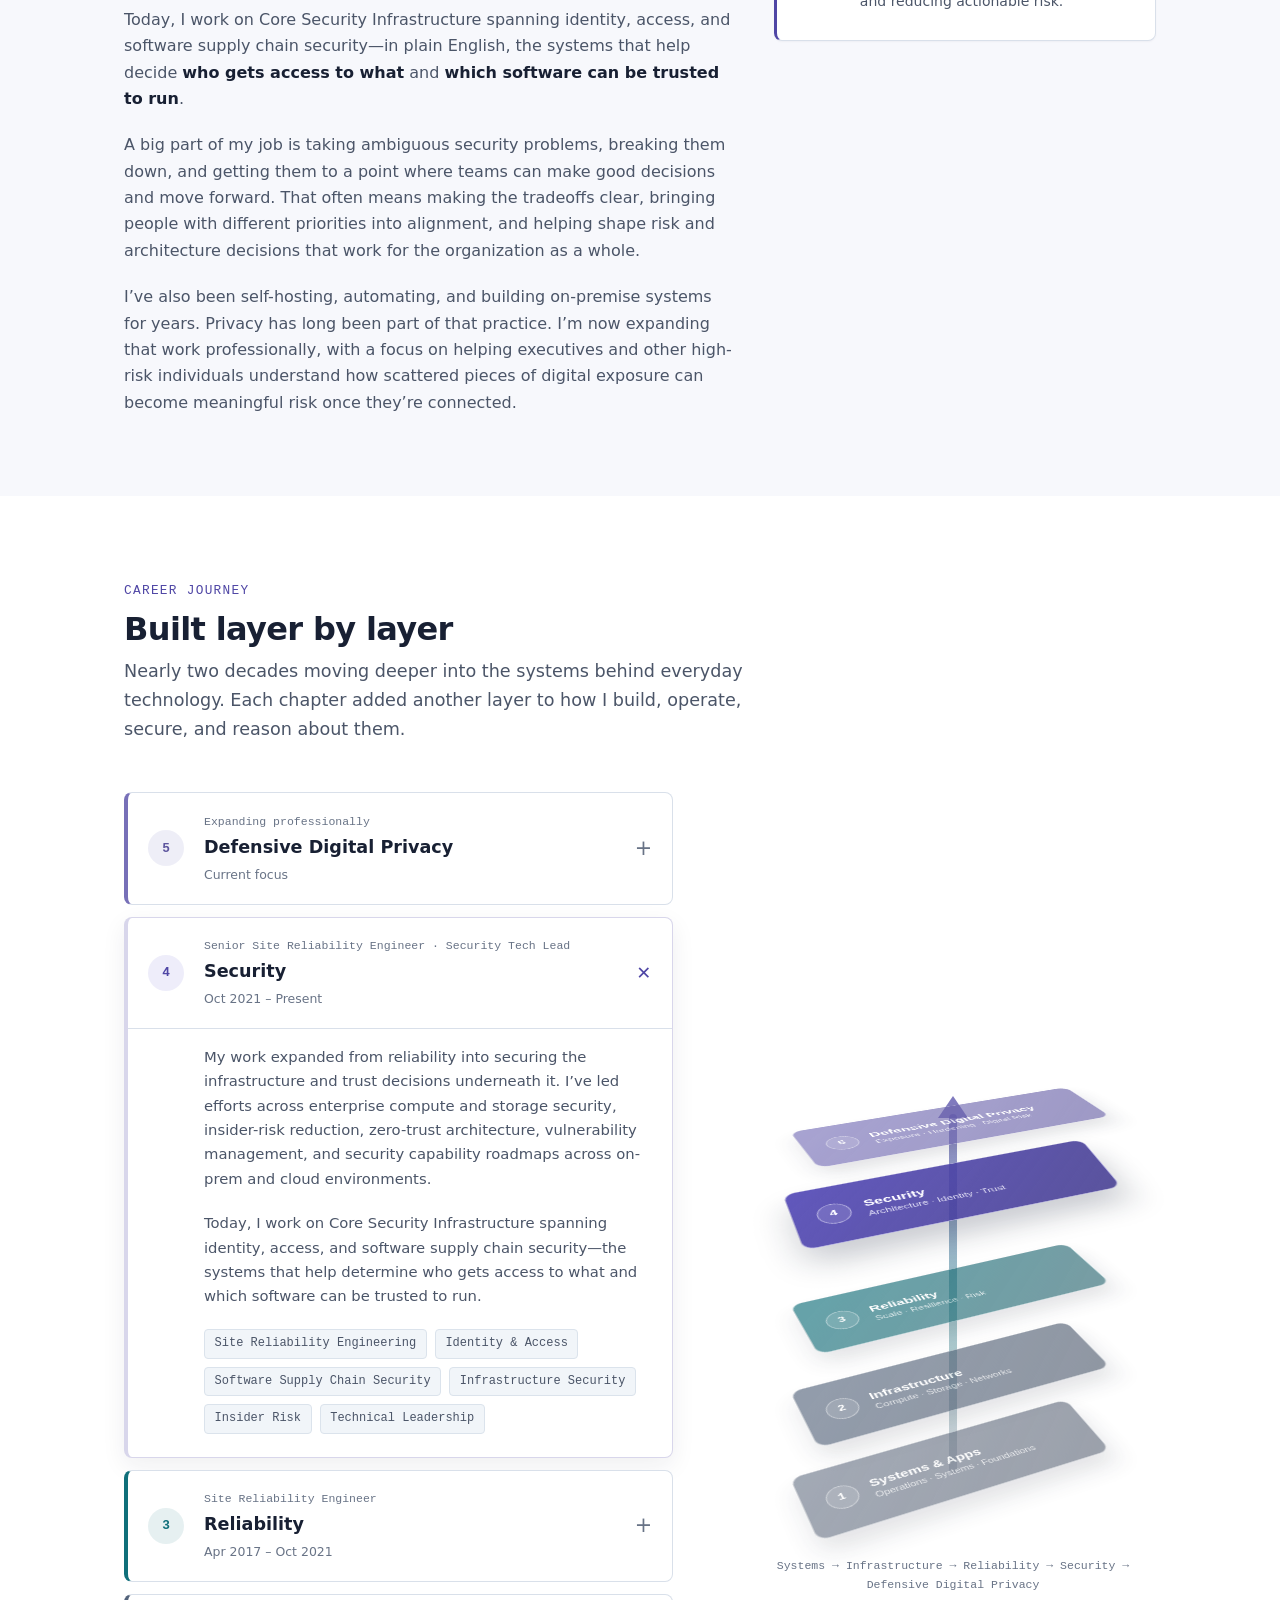
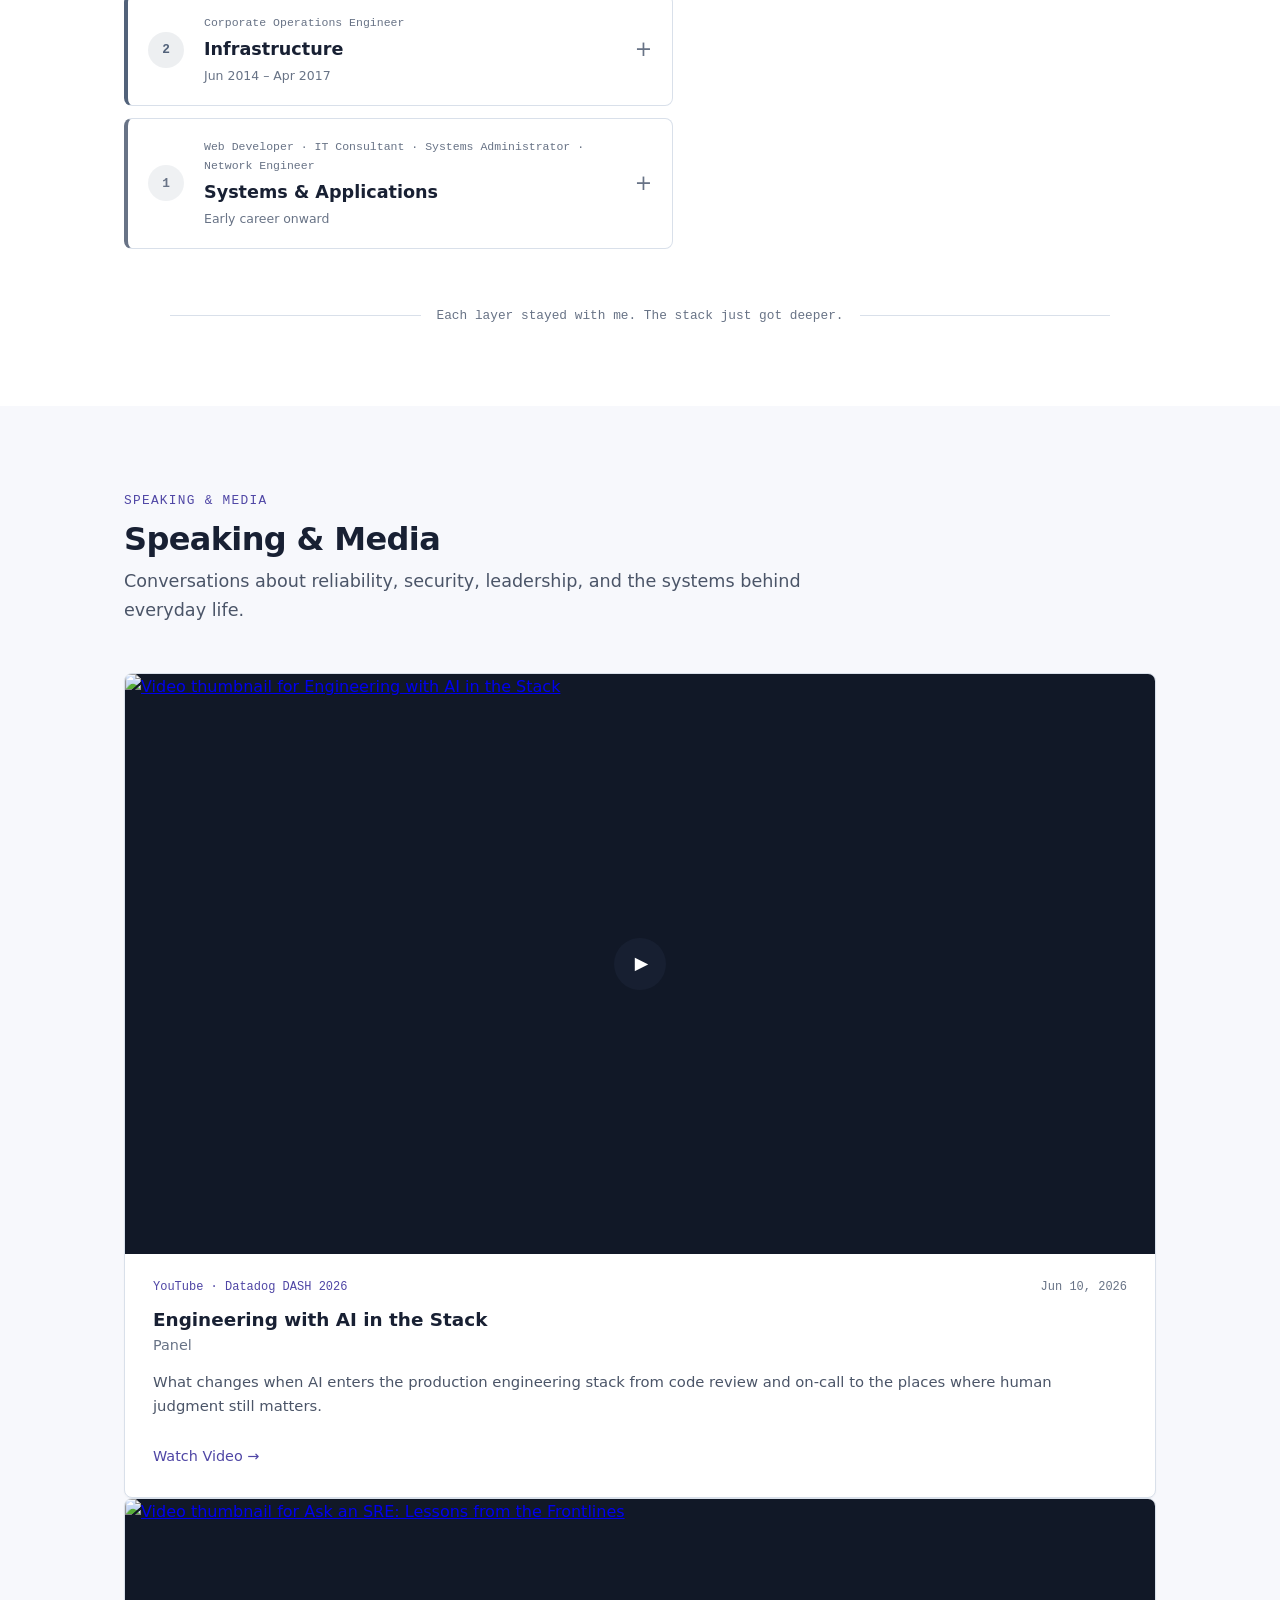
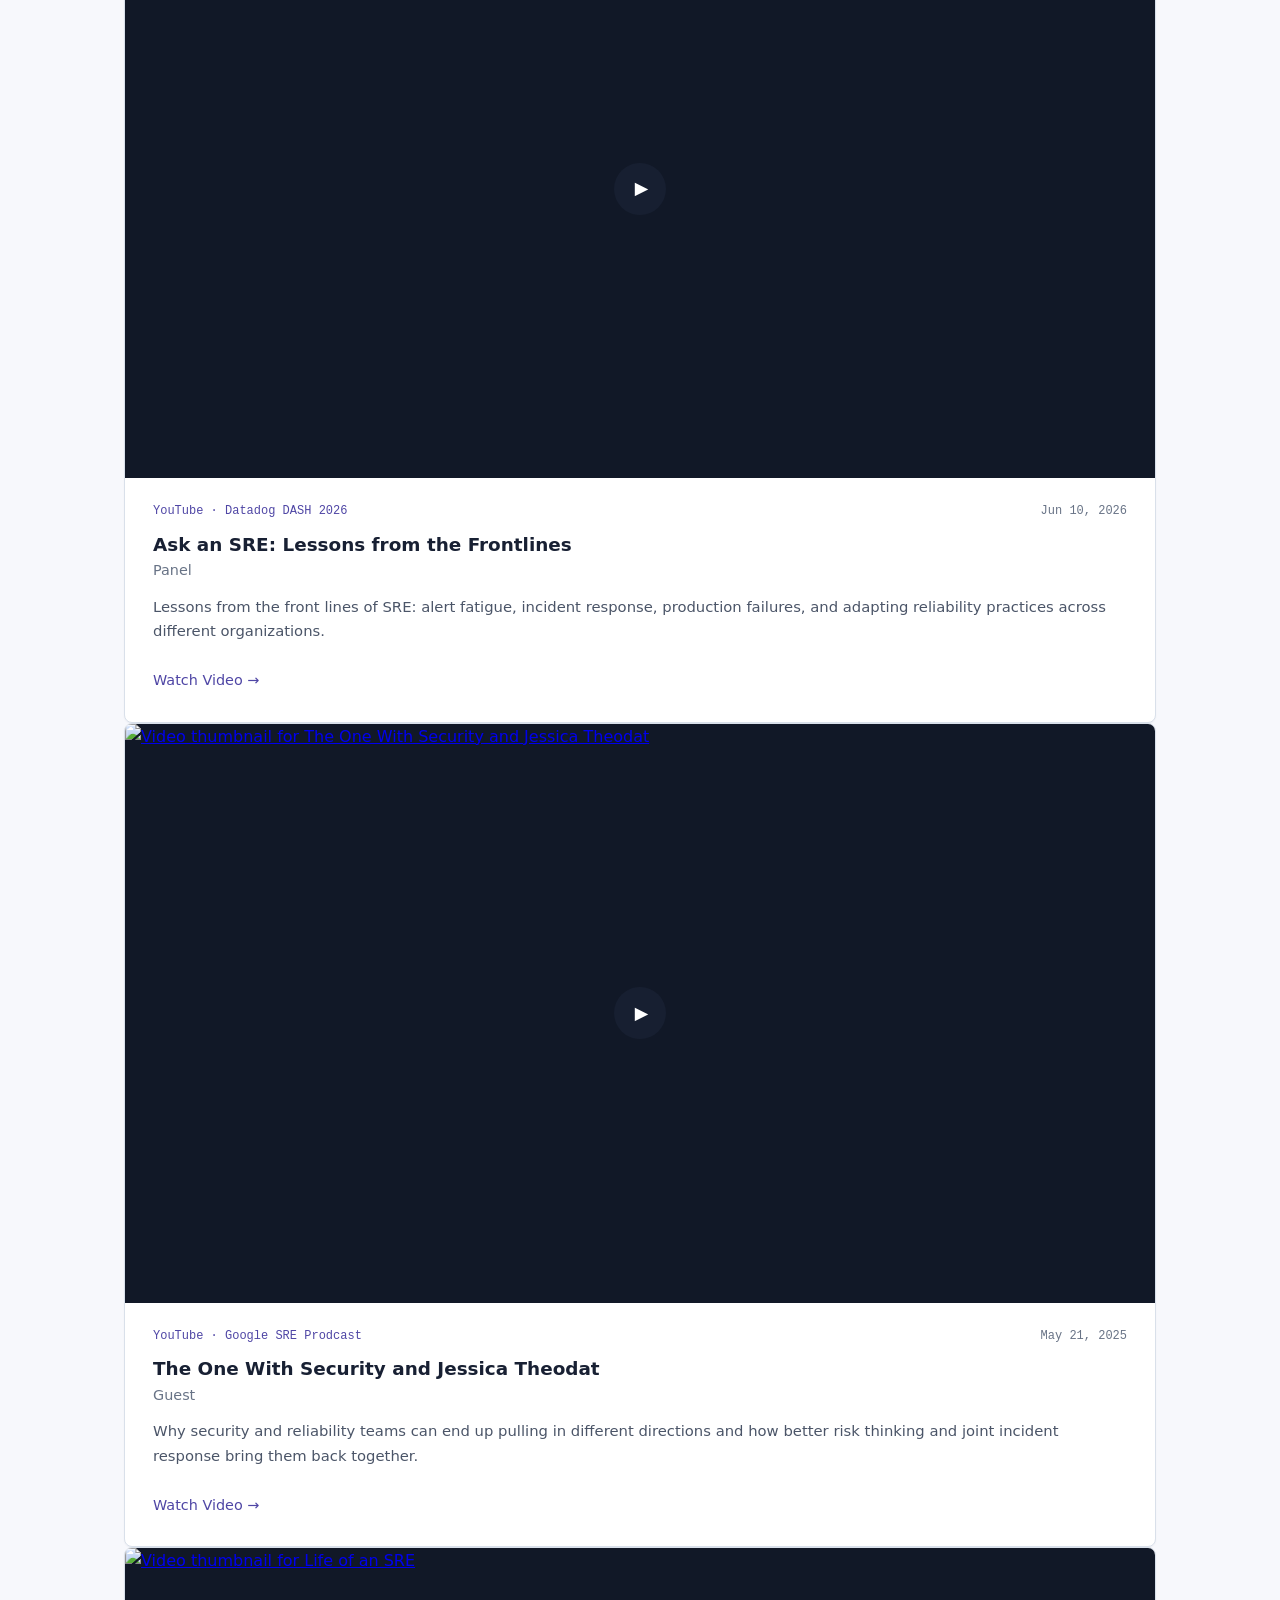
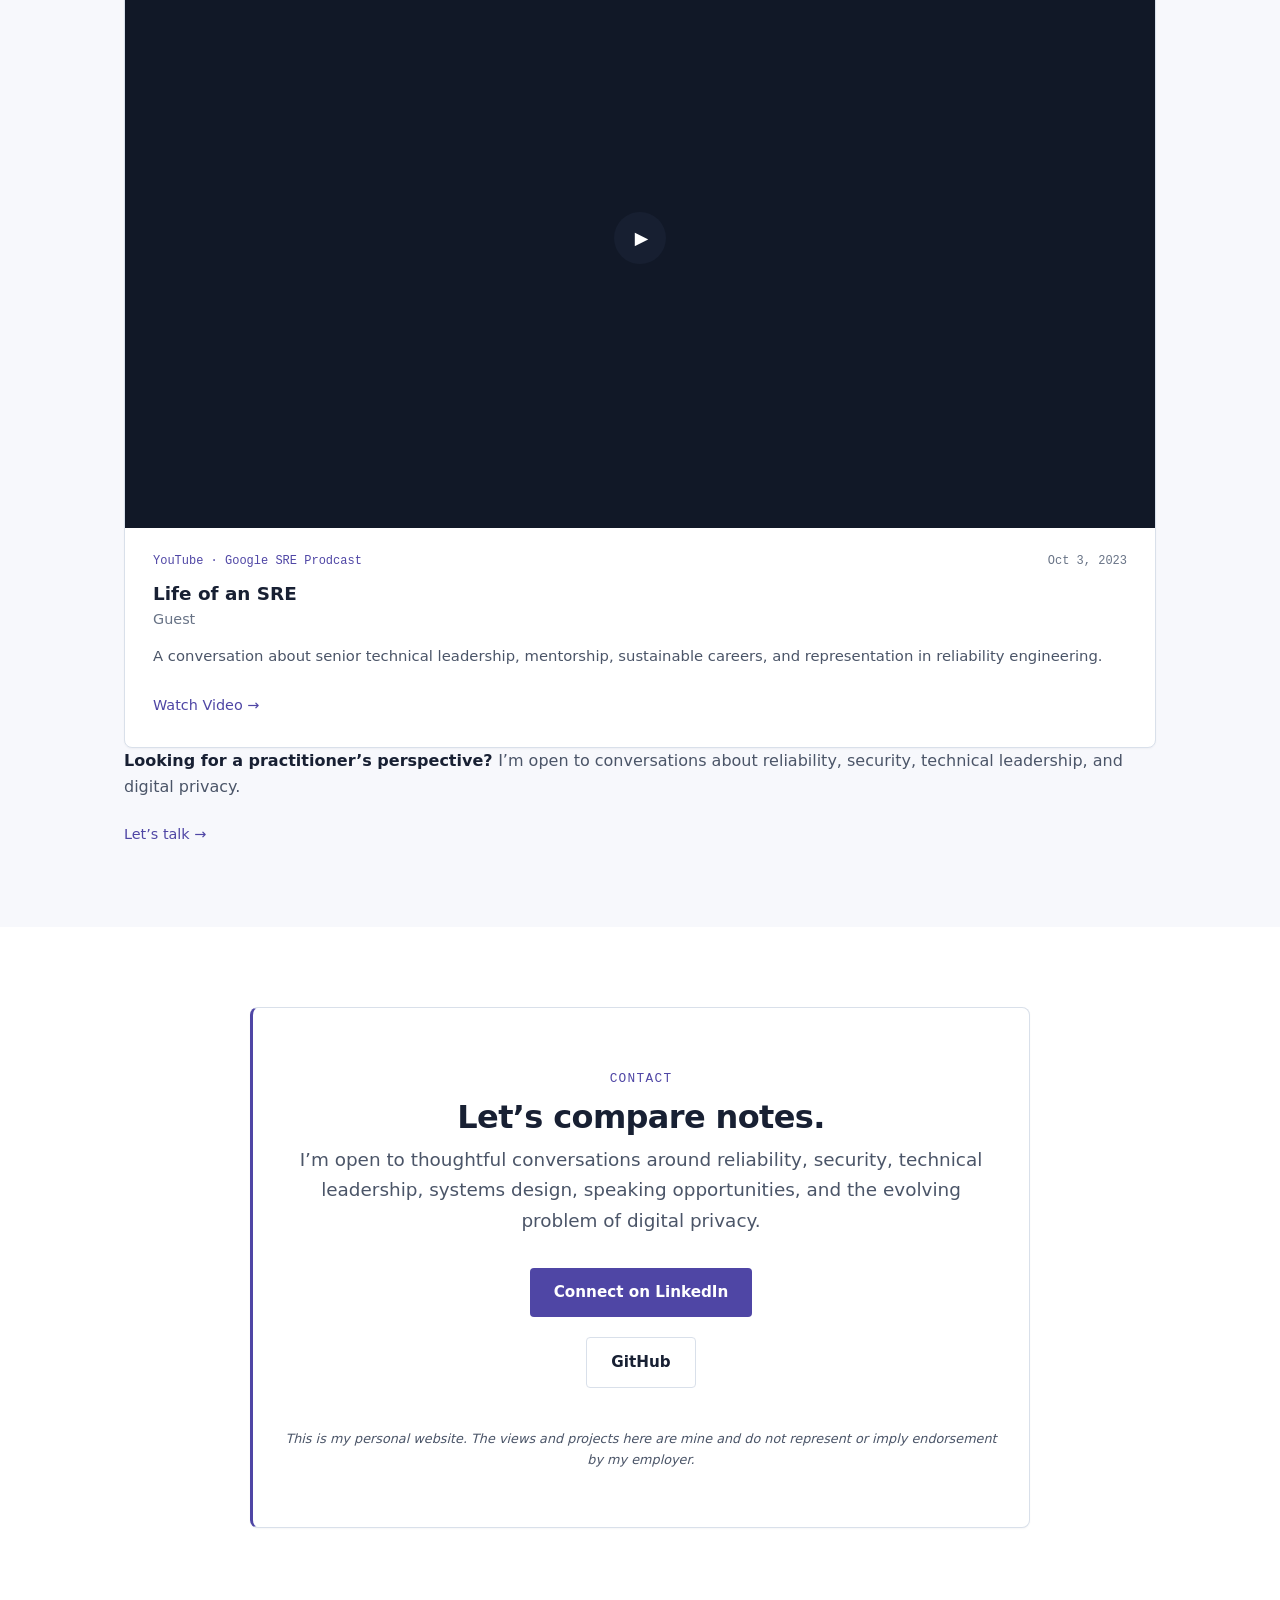
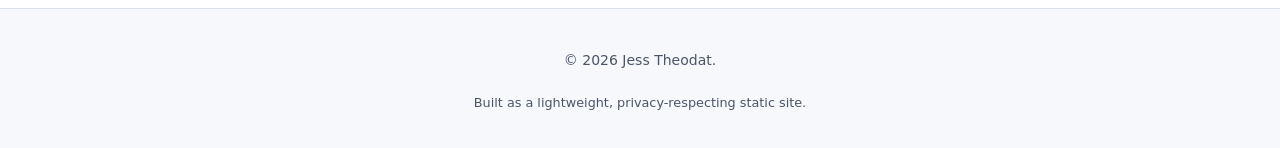
==== commit 750befc0: "Update speaking & media in index.html" ====
--- a/index.html
+++ b/index.html
@@ -894,69 +894,153 @@
     -->
 
 
-    <!-- =========================================================
-         Speaking & Media
-         ========================================================= -->
-
-    <section id="speaking" class="section">
-      <div class="container">
-
-        <div class="section-header">
-
-          <span class="section-tag">Speaking &amp; media</span>
-
-          <h2 class="section-title">
-            Speaking &amp; Media
-          </h2>
-
-          <p class="section-subtitle">
-            Conversations about reliability, security, leadership, and the
-            systems behind everyday life.
+<!-- =========================================================
+     Speaking & Media
+     ========================================================= -->
+
+<section id="speaking" class="section">
+  <div class="container">
+
+    <div class="section-header">
+
+      <span class="section-tag">
+        Speaking &amp; media
+      </span>
+
+      <h2 class="section-title">
+        Speaking &amp; Media
+      </h2>
+
+      <p class="section-subtitle">
+        Conversations about reliability, security, leadership, and the
+        systems behind everyday life.
+      </p>
+
+    </div>
+
+
+    <div id="speaking-container">
+
+      <!-- =====================================================
+           Static semantic fallback
+           JavaScript replaces this content from speaking.json.
+           ===================================================== -->
+
+
+      <!-- Featured -->
+
+      <article class="media-featured">
+
+        <a
+          href="https://www.youtube.com/watch?v=5_pG_X72Y5w"
+          class="media-featured-thumbnail"
+          target="_blank"
+          rel="noopener noreferrer"
+          aria-label="Watch The One With Security and Jessica Theodat"
+        >
+          <img
+            src="https://img.youtube.com/vi/5_pG_X72Y5w/maxresdefault.jpg"
+            alt="Video thumbnail for The One With Security and Jessica Theodat"
+            loading="lazy"
+          >
+
+          <span class="media-play media-play-large" aria-hidden="true">
+            ▶
+          </span>
+        </a>
+
+
+        <div class="media-featured-content">
+
+          <span class="media-featured-label">
+            Featured conversation
+          </span>
+
+          <p class="media-meta">
+            Google SRE Prodcast · Guest · May 2025
           </p>
 
-        </div>
-
-
-        <div id="speaking-container" class="grid grid-2">
-
-          <!-- Static semantic fallback.
-               main.js replaces these cards with data/speaking.json
-               when JavaScript is available. -->
-
-
-          <!-- Engineering with AI in the Stack -->
-
-          <article class="card media-card">
-
-            <div class="media-header">
-
-              <span class="platform-badge">
-                Panel · Datadog DASH 2026
-              </span>
-
-              <time class="media-date" datetime="2026-06-10">
-                Jun 10, 2026
-              </time>
-
-            </div>
+          <h3 class="media-featured-title">
+            The One With Security and Jessica Theodat
+          </h3>
+
+          <p class="media-featured-summary">
+            Why security and reliability teams can end up pulling in different
+            directions—and how better risk thinking and joint incident response
+            bring them back together.
+          </p>
+
+          <div class="media-topic">
+            Security × Reliability
+          </div>
+
+          <a
+            href="https://www.youtube.com/watch?v=5_pG_X72Y5w"
+            class="project-link"
+            target="_blank"
+            rel="noopener noreferrer"
+          >
+            Watch Video &rarr;
+          </a>
+
+        </div>
+
+      </article>
+
+
+      <!-- More appearances -->
+
+      <div class="media-more-header">
+        <h3>More conversations</h3>
+      </div>
+
+
+      <div class="media-grid">
+
+        <!-- Engineering with AI -->
+
+        <article class="media-card">
+
+          <a
+            href="https://www.youtube.com/watch?v=7b0mgiYZsAk"
+            class="media-thumbnail-link"
+            target="_blank"
+            rel="noopener noreferrer"
+            aria-label="Watch Engineering with AI in the Stack"
+          >
+            <img
+              src="https://img.youtube.com/vi/7b0mgiYZsAk/maxresdefault.jpg"
+              alt="Video thumbnail for Engineering with AI in the Stack"
+              class="media-thumbnail"
+              loading="lazy"
+            >
+
+            <span class="media-play" aria-hidden="true">
+              ▶
+            </span>
+          </a>
+
+          <div class="media-card-body">
+
+            <p class="media-meta">
+              Datadog DASH 2026 · Panel · Jun 2026
+            </p>
 
             <h3 class="media-title">
               Engineering with AI in the Stack
             </h3>
 
-            <p class="text-muted">
-              Panelist
+            <p class="media-summary">
+              What changes when AI enters the production engineering
+              stack—from code review and on-call to the places where human
+              judgment still matters.
             </p>
 
-            <p class="media-summary">
-              A candid conversation on integrating AI into production
-              engineering, including structural scaffolding, new bottlenecks
-              in code review and on-call, and where human judgment remains
-              critical.
-            </p>
+            <div class="media-topic">
+              AI &amp; Production Engineering
+            </div>
 
             <div class="media-footer">
-
               <a
                 href="https://www.youtube.com/watch?v=7b0mgiYZsAk"
                 class="project-link"
@@ -965,44 +1049,56 @@
               >
                 Watch Video &rarr;
               </a>
-
             </div>
 
-          </article>
-
-
-          <!-- Ask an SRE -->
-
-          <article class="card media-card">
-
-            <div class="media-header">
-
-              <span class="platform-badge">
-                Panel · Datadog DASH 2026
-              </span>
-
-              <time class="media-date" datetime="2026-06-10">
-                Jun 10, 2026
-              </time>
-
-            </div>
+          </div>
+        </article>
+
+
+        <!-- Ask an SRE -->
+
+        <article class="media-card">
+
+          <a
+            href="https://www.youtube.com/watch?v=ttwfXtJGzVg"
+            class="media-thumbnail-link"
+            target="_blank"
+            rel="noopener noreferrer"
+            aria-label="Watch Ask an SRE: Lessons from the Frontlines"
+          >
+            <img
+              src="https://img.youtube.com/vi/ttwfXtJGzVg/maxresdefault.jpg"
+              alt="Video thumbnail for Ask an SRE: Lessons from the Frontlines"
+              class="media-thumbnail"
+              loading="lazy"
+            >
+
+            <span class="media-play" aria-hidden="true">
+              ▶
+            </span>
+          </a>
+
+          <div class="media-card-body">
+
+            <p class="media-meta">
+              Datadog DASH 2026 · Panel · Jun 2026
+            </p>
 
             <h3 class="media-title">
               Ask an SRE: Lessons from the Frontlines
             </h3>
 
-            <p class="text-muted">
-              Panelist
+            <p class="media-summary">
+              Lessons from the front lines of SRE: alert fatigue, incident
+              response, production failures, and adapting reliability
+              practices across different organizations.
             </p>
 
-            <p class="media-summary">
-              A discussion with SRE leaders on adapting reliability practices
-              across scale and culture, including alert fatigue, incident
-              response, and lessons from production outages.
-            </p>
+            <div class="media-topic">
+              SRE Practice
+            </div>
 
             <div class="media-footer">
-
               <a
                 href="https://www.youtube.com/watch?v=ttwfXtJGzVg"
                 class="project-link"
@@ -1011,90 +1107,56 @@
               >
                 Watch Video &rarr;
               </a>
-
             </div>
 
-          </article>
-
-
-          <!-- Security Prodcast -->
-
-          <article class="card media-card">
-
-            <div class="media-header">
-
-              <span class="platform-badge">
-                Podcast · Google SRE Prodcast
-              </span>
-
-              <time class="media-date" datetime="2025-05-21">
-                May 21, 2025
-              </time>
-
-            </div>
-
-            <h3 class="media-title">
-              The One With Security and Jessica Theodat
-            </h3>
-
-            <p class="text-muted">
-              Featured Guest
+          </div>
+        </article>
+
+
+        <!-- Life of an SRE -->
+
+        <article class="media-card">
+
+          <a
+            href="https://www.youtube.com/watch?v=3Ip3bSbVshM"
+            class="media-thumbnail-link"
+            target="_blank"
+            rel="noopener noreferrer"
+            aria-label="Watch Life of an SRE"
+          >
+            <img
+              src="https://img.youtube.com/vi/3Ip3bSbVshM/maxresdefault.jpg"
+              alt="Video thumbnail for Life of an SRE"
+              class="media-thumbnail"
+              loading="lazy"
+            >
+
+            <span class="media-play" aria-hidden="true">
+              ▶
+            </span>
+          </a>
+
+          <div class="media-card-body">
+
+            <p class="media-meta">
+              Google SRE Prodcast · Guest · Oct 2023
             </p>
-
-            <p class="media-summary">
-              A conversation about the intersection of security and site
-              reliability engineering, including organizational tension,
-              systemic risk, and joint incident response.
-            </p>
-
-            <div class="media-footer">
-
-              <a
-                href="https://www.youtube.com/watch?v=5_pG_X72Y5w"
-                class="project-link"
-                target="_blank"
-                rel="noopener noreferrer"
-              >
-                Watch Video &rarr;
-              </a>
-
-            </div>
-
-          </article>
-
-
-          <!-- Life of an SRE -->
-
-          <article class="card media-card">
-
-            <div class="media-header">
-
-              <span class="platform-badge">
-                Podcast · Google SRE Prodcast
-              </span>
-
-              <time class="media-date" datetime="2023-10-03">
-                Oct 3, 2023
-              </time>
-
-            </div>
 
             <h3 class="media-title">
               Life of an SRE
             </h3>
 
-            <p class="text-muted">
-              Featured Guest
+            <p class="media-summary">
+              A conversation about senior technical leadership, mentorship,
+              sustainable careers, and representation in reliability
+              engineering.
             </p>
 
-            <p class="media-summary">
-              An inside look at navigating senior technical leadership in
-              reliability engineering, including mentorship, sustainable
-              work-life integration, and representation in SRE.
-            </p>
+            <div class="media-topic">
+              Technical Leadership
+            </div>
 
             <div class="media-footer">
-
               <a
                 href="https://www.youtube.com/watch?v=3Ip3bSbVshM"
                 class="project-link"
@@ -1103,27 +1165,34 @@
               >
                 Watch Video &rarr;
               </a>
-
             </div>
 
-          </article>
-
-        </div>
-
-
-        <div class="media-notice">
-
-          <p class="text-muted">
-            Organizing a conference, panel, podcast, or technical
-            conversation?
-            <a href="#contact">Get in touch.</a>
-          </p>
-
-        </div>
+          </div>
+        </article>
 
       </div>
-    </section>
-
+
+    </div>
+
+
+    <div class="media-invitation">
+
+      <p>
+        <strong>
+          Looking for a practitioner’s perspective?
+        </strong>
+        I’m open to conversations about reliability, security,
+        technical leadership, and digital privacy.
+      </p>
+
+      <a href="#contact" class="project-link">
+        Let’s talk &rarr;
+      </a>
+
+    </div>
+
+  </div>
+</section>
 
     <!-- =========================================================
          Contact
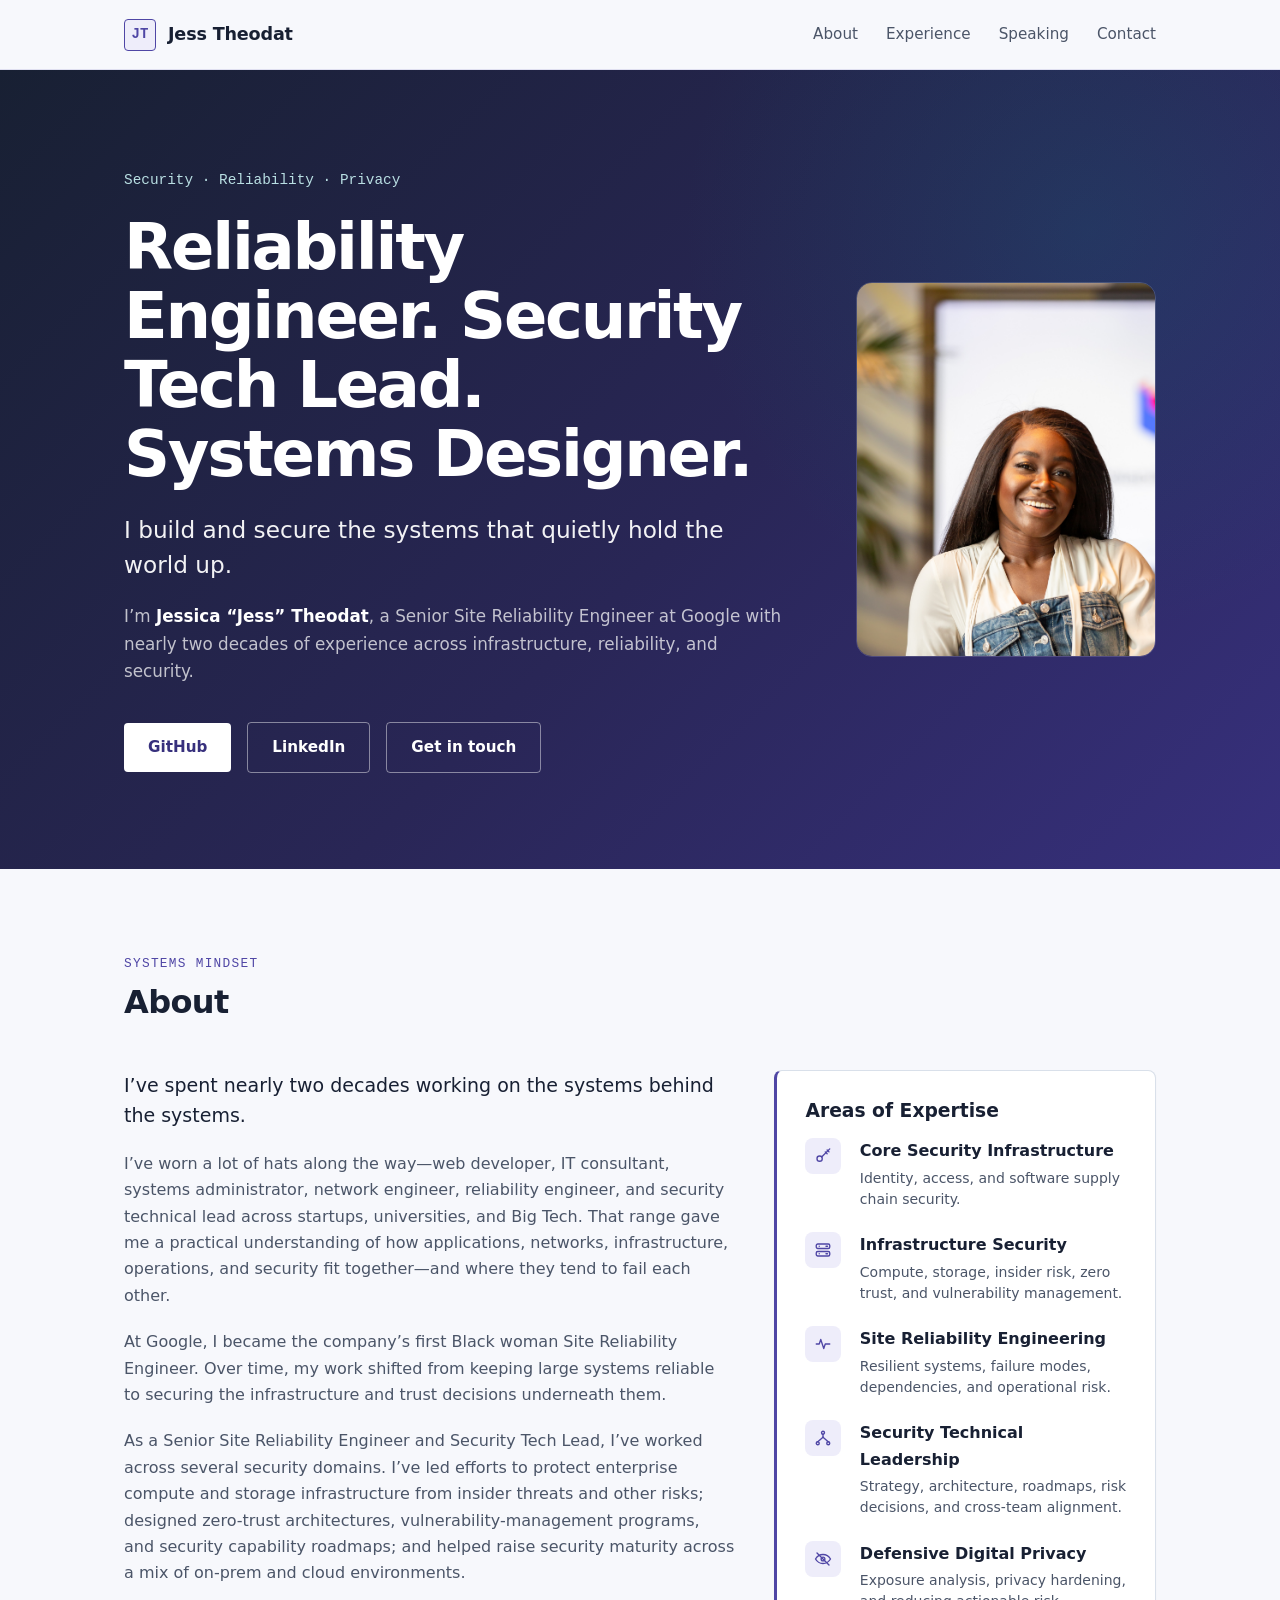
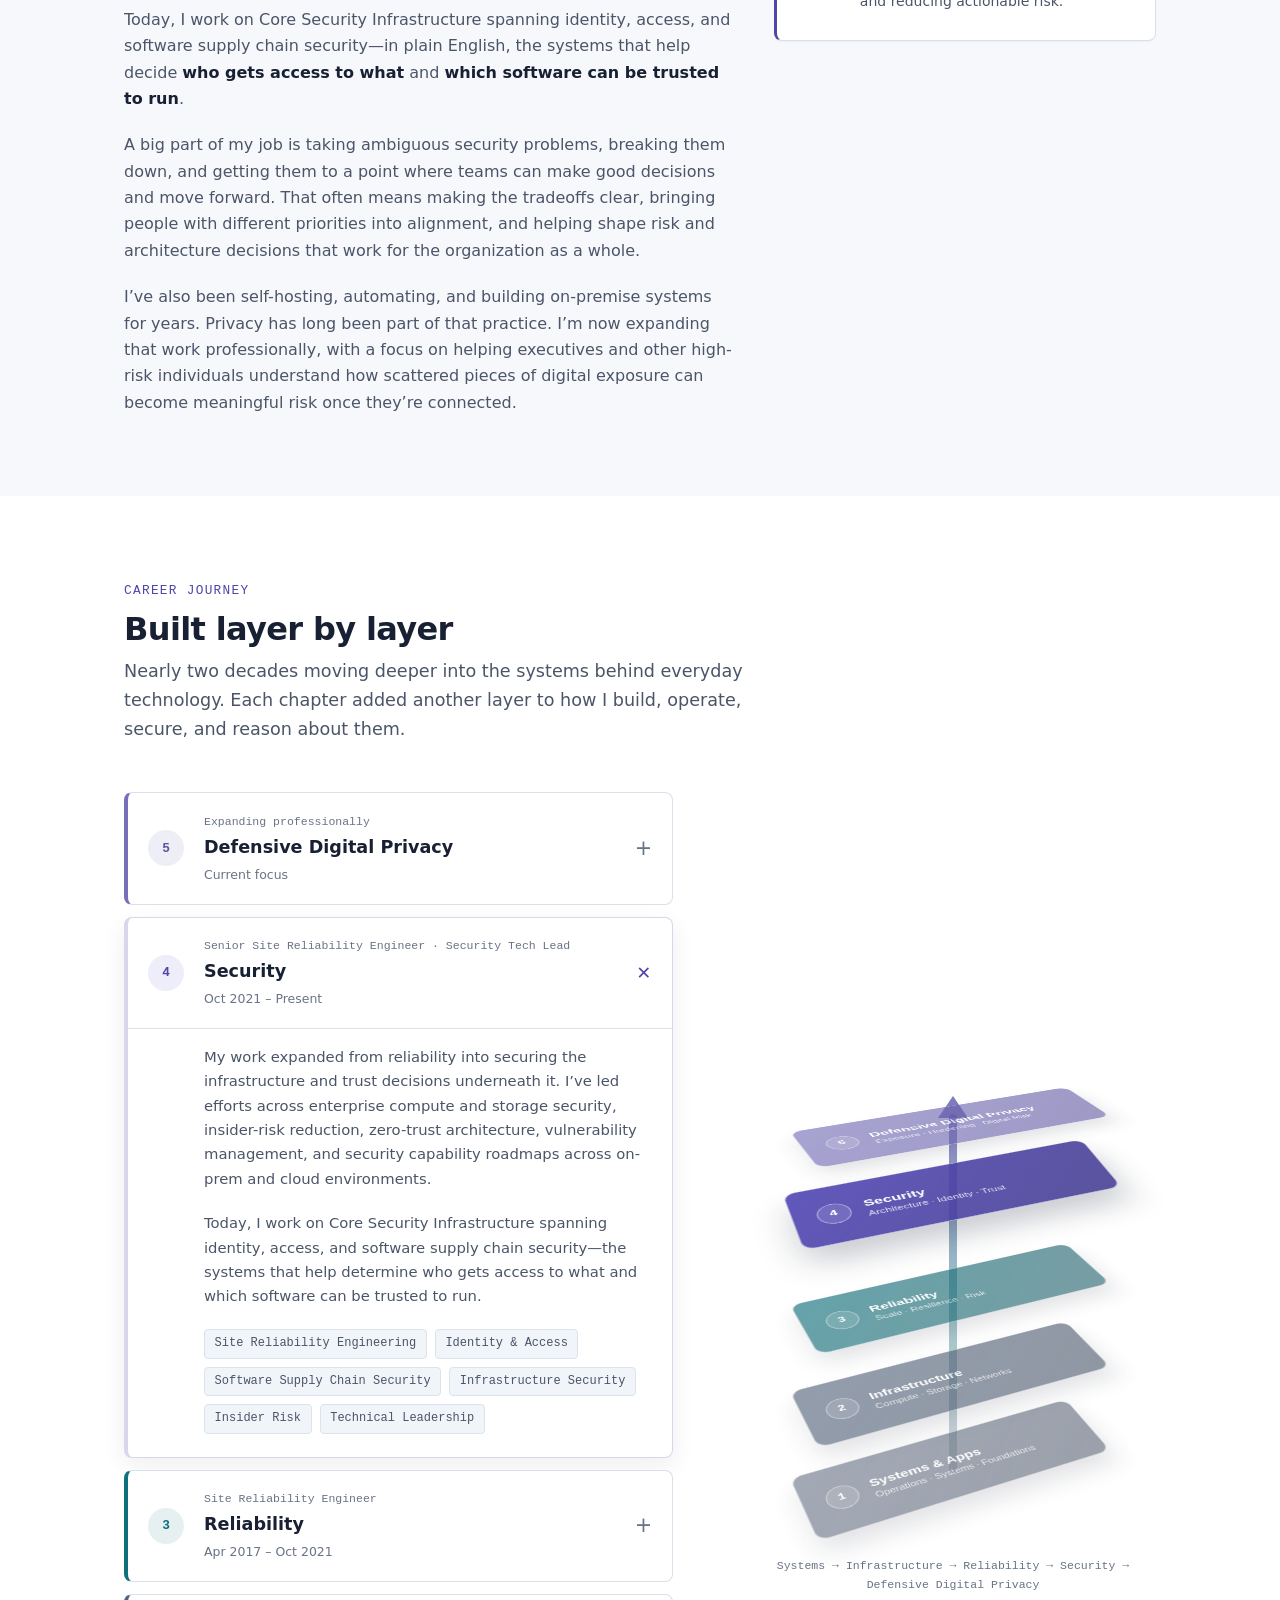
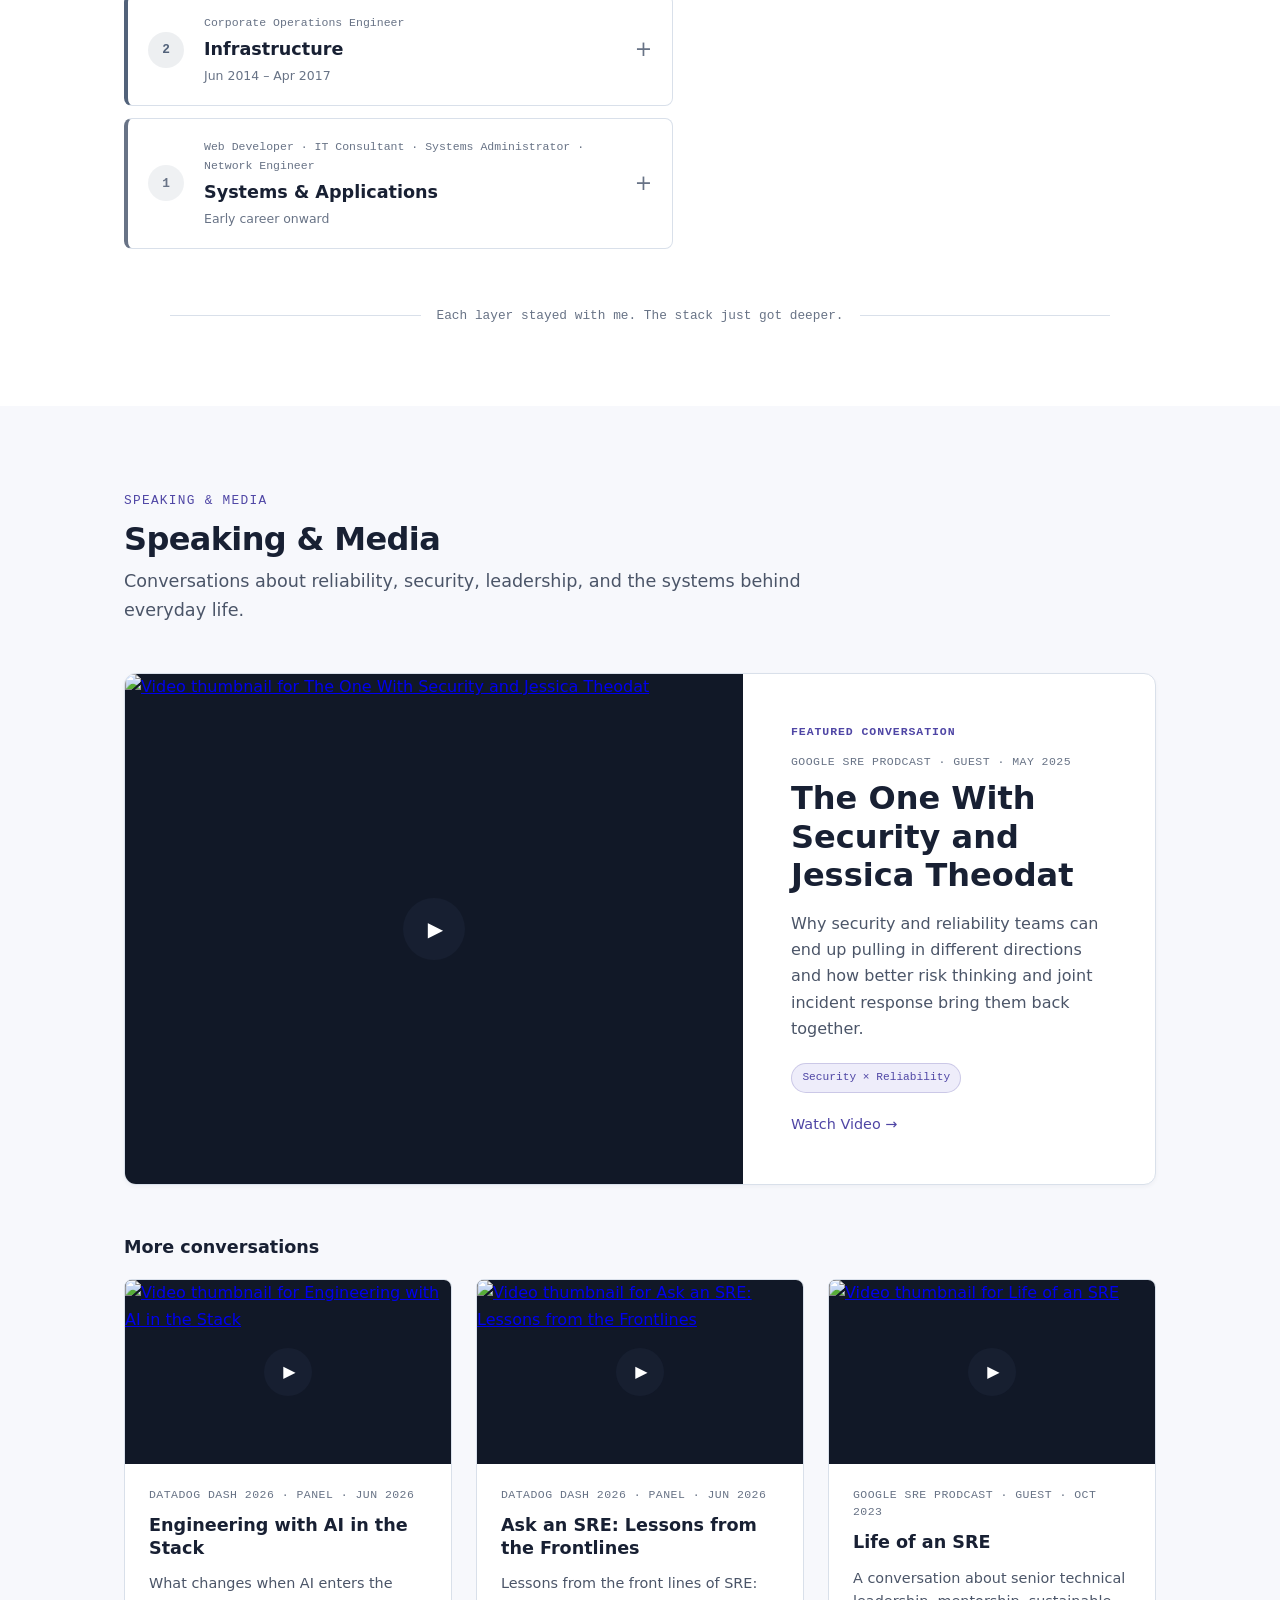
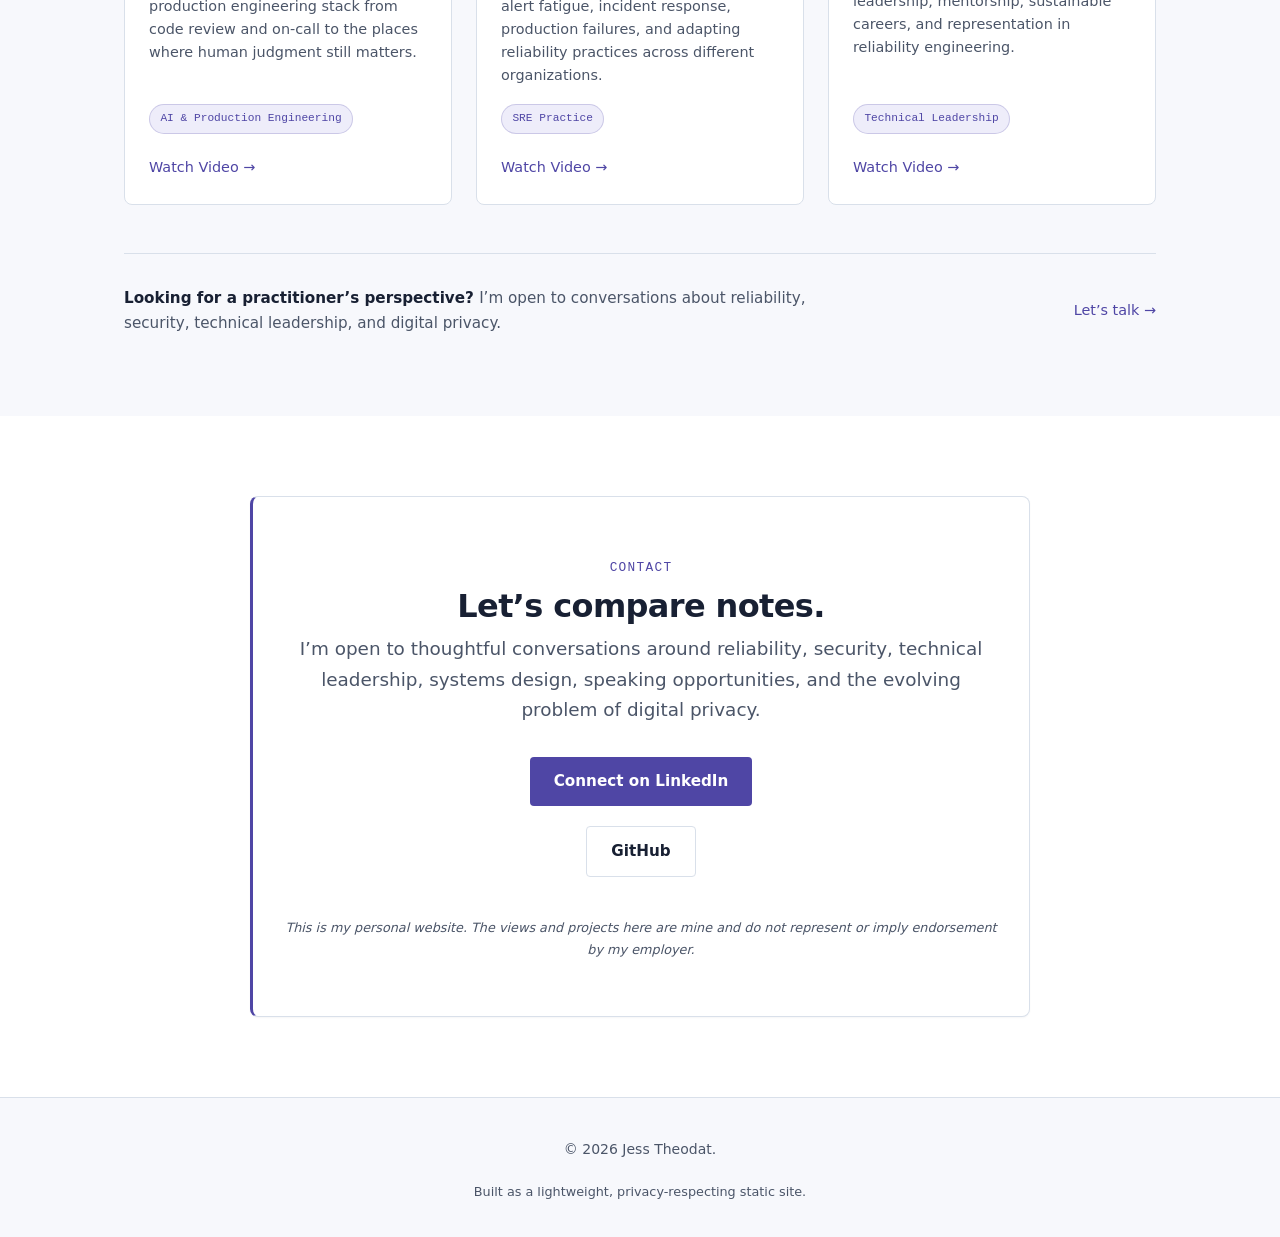
==== commit 77cb0e87: "Update canonical domain to jesstheodat.com/" ====
--- a/index.html
+++ b/index.html
@@ -16,11 +16,11 @@
   >
   <meta name="author" content="Jess Theodat">
 
-  <link rel="canonical" href="https://jesstheodat.github.io/">
+  <link rel="canonical" href="https://jesstheodat.com/">
 
   <!-- Open Graph -->
   <meta property="og:type" content="profile">
-  <meta property="og:url" content="https://jesstheodat.github.io/">
+  <meta property="og:url" content="https://jesstheodat.com/">
 
   <meta
     property="og:title"
@@ -59,7 +59,7 @@
           "name": "Google"
         },
         "description": "Reliability engineer, Security Tech Lead, and systems designer working across site reliability engineering, infrastructure security, identity and access, software supply chain security, and defensive digital privacy.",
-        "url": "https://jesstheodat.github.io/",
+        "url": "https://jesstheodat.com/",
         "sameAs": [
           "https://github.com/jesstheodat",
           "https://www.linkedin.com/in/siliconalleyjess"
--- a/assets/css/style.css
+++ b/assets/css/style.css
@@ -951,113 +951,412 @@
 }
 
 /* ==========================================================================
-   Speaking & Media Section
-   ========================================================================== */
-
-.media-card {
-  padding: 0;
+   Speaking & Media
+   ========================================================================== */
+
+
+/* ==========================================================================
+   Featured Appearance
+   ========================================================================== */
+
+.media-featured {
+  display: grid;
+  grid-template-columns: minmax(0, 1.2fr) minmax(300px, 0.8fr);
+
   overflow: hidden;
-  display: flex;
-  flex-direction: column;
-}
-
-.media-thumbnail-link {
+
+  background: var(--bg-surface);
+  border: 1px solid var(--border-card);
+  border-radius: var(--radius-lg);
+
+  box-shadow: 0 2px 4px rgba(15, 23, 42, 0.04);
+}
+
+
+.media-featured-thumbnail {
   position: relative;
   display: block;
+  min-height: 360px;
   overflow: hidden;
-  aspect-ratio: 16 / 9;
-  background-color: #111827;
-}
-
-.media-thumbnail {
+
+  background: #111827;
+}
+
+
+.media-featured-thumbnail img {
   display: block;
+
   width: 100%;
   height: 100%;
+
   object-fit: cover;
+
   transition:
     transform var(--transition-normal),
     opacity var(--transition-normal);
 }
 
-.media-thumbnail-link:hover .media-thumbnail {
-  transform: scale(1.025);
-  opacity: 0.94;
-}
+
+.media-featured-content {
+  display: flex;
+  flex-direction: column;
+  justify-content: center;
+
+  padding: clamp(2rem, 4vw, 3rem);
+}
+
+
+.media-featured-label {
+  display: inline-block;
+
+  margin-bottom: 0.75rem;
+
+  font-family: var(--font-mono);
+  font-size: 0.72rem;
+  font-weight: 600;
+
+  text-transform: uppercase;
+  letter-spacing: 0.08em;
+
+  color: var(--accent-primary);
+}
+
+
+.media-featured-title {
+  margin: 0.55rem 0 1rem;
+
+  font-size: clamp(1.5rem, 2.5vw, 2rem);
+  line-height: 1.2;
+}
+
+
+.media-featured-summary {
+  margin-bottom: 1.25rem;
+
+  font-size: 1rem;
+  line-height: 1.65;
+
+  color: var(--text-secondary);
+}
+
+
+.media-featured-content .project-link {
+  margin-top: 1.25rem;
+  align-self: flex-start;
+}
+
+
+/* ==========================================================================
+   Metadata
+   ========================================================================== */
+
+.media-meta {
+  margin: 0;
+
+  font-family: var(--font-mono);
+  font-size: 0.72rem;
+  line-height: 1.5;
+
+  color: var(--text-muted);
+  text-transform: uppercase;
+  letter-spacing: 0.04em;
+}
+
+
+/* ==========================================================================
+   Topic Tags
+   ========================================================================== */
+
+.media-topic {
+  align-self: flex-start;
+
+  display: inline-flex;
+  align-items: center;
+
+  padding: 0.3rem 0.65rem;
+
+  border: 1px solid var(--border-subtle);
+  border-radius: 999px;
+
+  background: var(--accent-soft);
+  color: var(--accent-primary);
+
+  font-family: var(--font-mono);
+  font-size: 0.7rem;
+}
+
+
+/* ==========================================================================
+   More Conversations
+   ========================================================================== */
+
+.media-more-header {
+  margin: 3.25rem 0 1.25rem;
+}
+
+
+.media-more-header h3 {
+  font-size: 1.1rem;
+  font-weight: 600;
+}
+
+
+.media-grid {
+  display: grid;
+  grid-template-columns: repeat(3, minmax(0, 1fr));
+  gap: 1.5rem;
+}
+
+
+/* ==========================================================================
+   Media Cards
+   ========================================================================== */
+
+.media-card {
+  display: flex;
+  flex-direction: column;
+
+  overflow: hidden;
+
+  min-width: 0;
+
+  background: var(--bg-surface);
+
+  border: 1px solid var(--border-card);
+  border-radius: var(--radius-md);
+
+  transition:
+    border-color var(--transition-fast),
+    transform var(--transition-fast),
+    box-shadow var(--transition-fast);
+}
+
+
+.media-card:hover {
+  border-color: var(--border-subtle);
+}
+
+
+.media-card-body {
+  display: flex;
+  flex: 1;
+  flex-direction: column;
+
+  padding: 1.4rem 1.5rem 1.5rem;
+}
+
+
+.media-title {
+  margin: 0.65rem 0 0.8rem;
+
+  font-size: 1.1rem;
+  line-height: 1.3;
+}
+
+
+.media-summary {
+  margin-bottom: 1rem;
+
+  font-size: 0.9rem;
+  line-height: 1.6;
+
+  color: var(--text-secondary);
+}
+
+
+.media-card .media-topic {
+  margin-top: auto;
+}
+
+
+.media-footer {
+  margin-top: 1.25rem;
+}
+
+
+/* ==========================================================================
+   Thumbnails
+   ========================================================================== */
+
+.media-thumbnail-link {
+  position: relative;
+
+  display: block;
+  overflow: hidden;
+
+  aspect-ratio: 16 / 9;
+
+  background-color: #111827;
+}
+
+
+.media-thumbnail {
+  display: block;
+
+  width: 100%;
+  height: 100%;
+
+  object-fit: cover;
+
+  transition:
+    transform var(--transition-normal),
+    opacity var(--transition-normal);
+}
+
 
 .media-play {
   position: absolute;
-  inset: 50% auto auto 50%;
+
+  top: 50%;
+  left: 50%;
+
   transform: translate(-50%, -50%);
+
   display: inline-flex;
   align-items: center;
   justify-content: center;
-  width: 52px;
-  height: 52px;
+
+  width: 48px;
+  height: 48px;
+
+  padding-left: 3px;
+
   border-radius: 50%;
+
   background: rgba(24, 32, 51, 0.88);
+
   color: #fff;
-  font-size: 1.1rem;
-  padding-left: 3px;
+
+  font-size: 1rem;
+
   transition:
     transform var(--transition-fast),
     background-color var(--transition-fast);
 }
 
-.media-thumbnail-link:hover .media-play {
-  transform: translate(-50%, -50%) scale(1.06);
-  background-color: var(--accent-primary);
-}
-
-.media-card-body {
-  padding: 1.5rem 1.75rem 1.75rem;
+
+.media-play-large {
+  width: 62px;
+  height: 62px;
+
+  font-size: 1.25rem;
+}
+
+
+/* ==========================================================================
+   Speaking Invitation
+   ========================================================================== */
+
+.media-invitation {
   display: flex;
-  flex-direction: column;
-  flex: 1;
-}
-
-.media-header {
-  display: flex;
-  align-items: flex-start;
+  align-items: center;
   justify-content: space-between;
-  gap: 1rem;
-}
-
-.platform-badge {
-  font-family: var(--font-mono);
-  font-size: 0.75rem;
-  color: var(--accent-primary);
-}
-
-.media-date {
-  font-family: var(--font-mono);
-  font-size: 0.75rem;
-  color: var(--text-muted);
-  white-space: nowrap;
-}
-
-.media-title {
-  font-size: 1.15rem;
-  margin: 0.65rem 0 0.2rem;
-}
-
-.media-role {
-  margin-bottom: 0.75rem;
-}
-
-.media-summary {
-  font-size: 0.925rem;
-  margin-bottom: 1rem;
-}
-
-.media-footer {
-  margin-top: auto;
-  padding-top: 0.5rem;
-}
-
-.media-notice {
-  margin-top: 2rem;
-  text-align: center;
-}
+  gap: 2rem;
+
+  margin-top: 3rem;
+  padding-top: 2rem;
+
+  border-top: 1px solid var(--border-card);
+}
+
+
+.media-invitation p {
+  max-width: 700px;
+  margin: 0;
+
+  font-size: 0.95rem;
+}
+
+
+.media-invitation strong {
+  color: var(--text-primary);
+}
+
+
+/* ==========================================================================
+   Pointer Hover Effects
+   ========================================================================== */
+
+@media (hover: hover) and (pointer: fine) {
+
+  .media-thumbnail-link:hover .media-thumbnail,
+  .media-featured-thumbnail:hover img {
+    transform: scale(1.025);
+    opacity: 0.94;
+  }
+
+  .media-thumbnail-link:hover .media-play,
+  .media-featured-thumbnail:hover .media-play {
+    transform:
+      translate(-50%, -50%)
+      scale(1.07);
+
+    background-color: var(--accent-primary);
+  }
+
+  .media-card:hover {
+    transform: translateY(-2px);
+
+    box-shadow:
+      0 8px 22px rgba(24, 32, 51, 0.06);
+  }
+}
+
+
+/* ==========================================================================
+   Responsive
+   ========================================================================== */
+
+@media (max-width: 900px) {
+
+  .media-featured {
+    grid-template-columns: 1fr;
+  }
+
+  .media-featured-thumbnail {
+    min-height: 0;
+    aspect-ratio: 16 / 9;
+  }
+
+  .media-grid {
+    grid-template-columns: repeat(2, minmax(0, 1fr));
+  }
+}
+
+
+@media (max-width: 640px) {
+
+  .media-grid {
+    grid-template-columns: 1fr;
+  }
+
+  .media-featured-content {
+    padding: 1.5rem;
+  }
+
+  .media-invitation {
+    align-items: flex-start;
+    flex-direction: column;
+
+    gap: 0.75rem;
+  }
+}
+
+
+/* ==========================================================================
+   Reduced Motion
+   ========================================================================== */
+
+@media (prefers-reduced-motion: reduce) {
+
+  .media-thumbnail,
+  .media-featured-thumbnail img,
+  .media-play,
+  .media-card {
+    transition: none;
+  }
+}
+
 
 /* ==========================================================================
    Contact & Footer
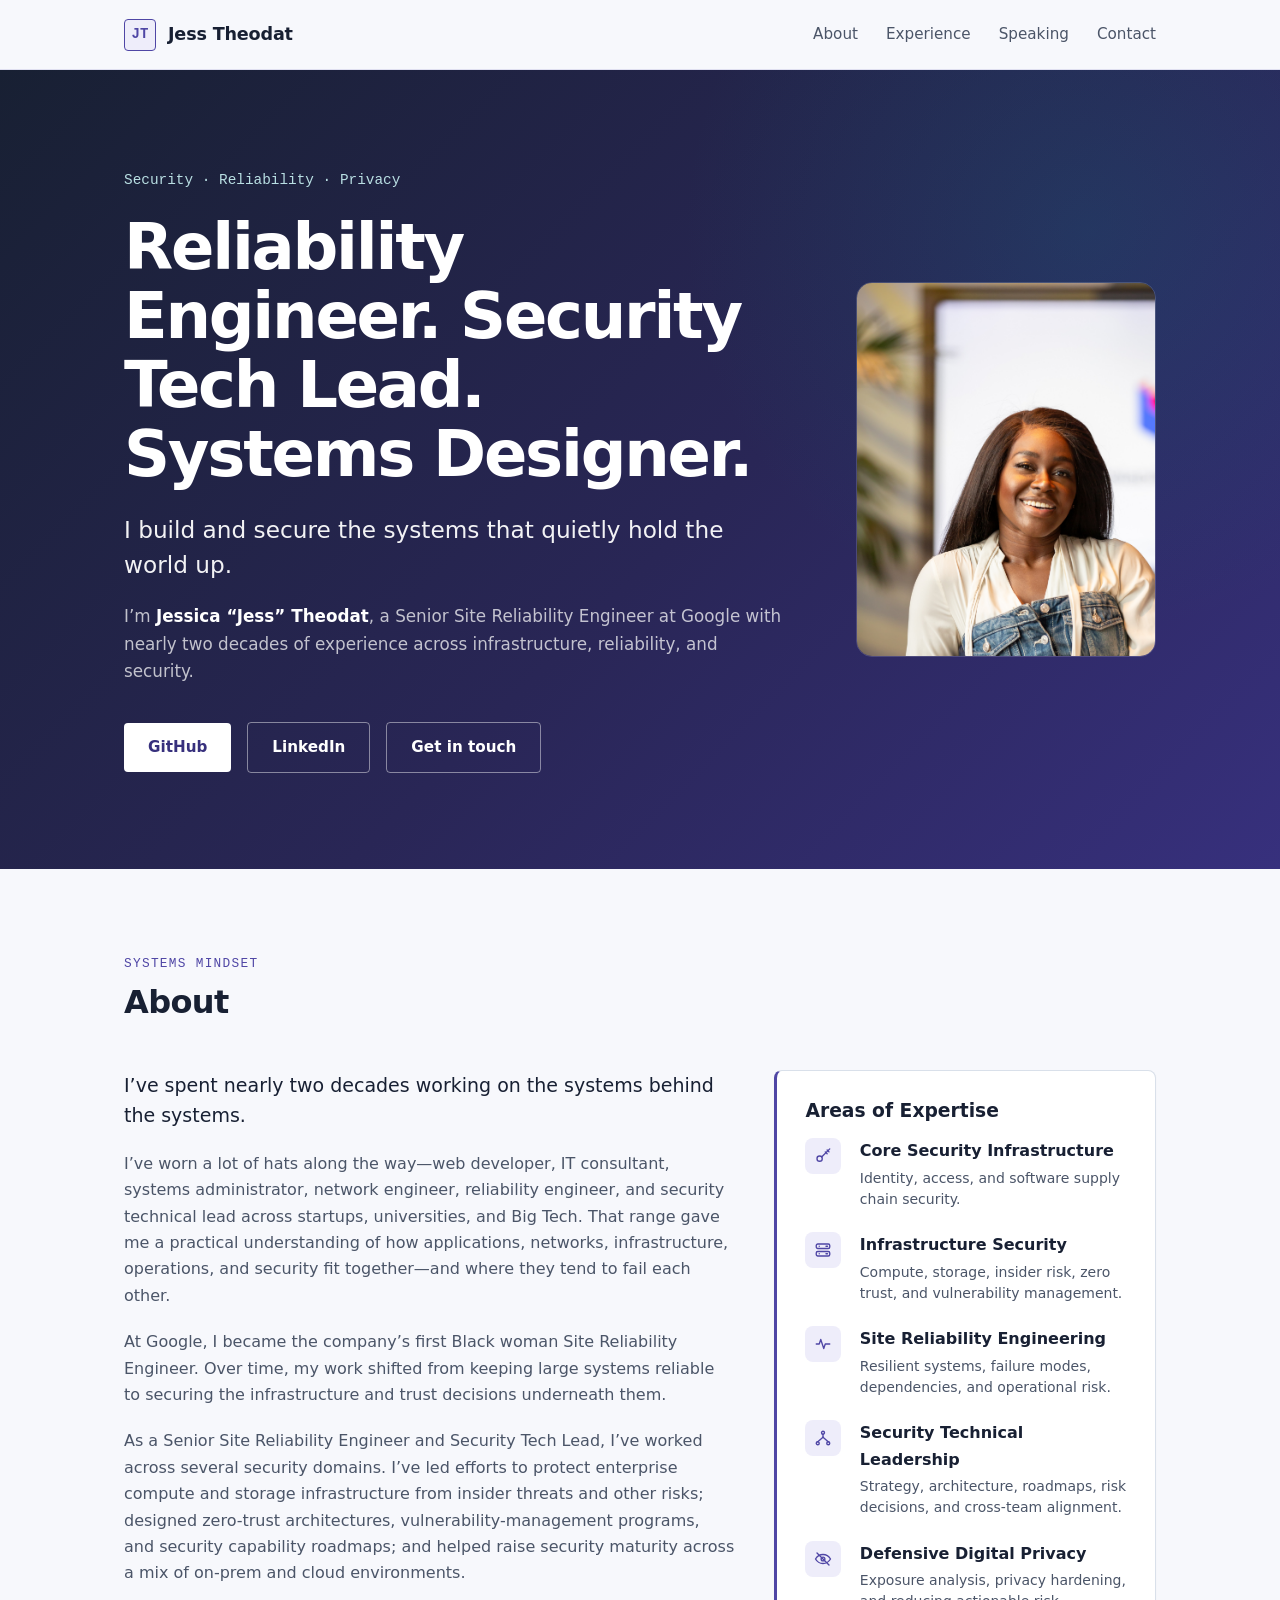
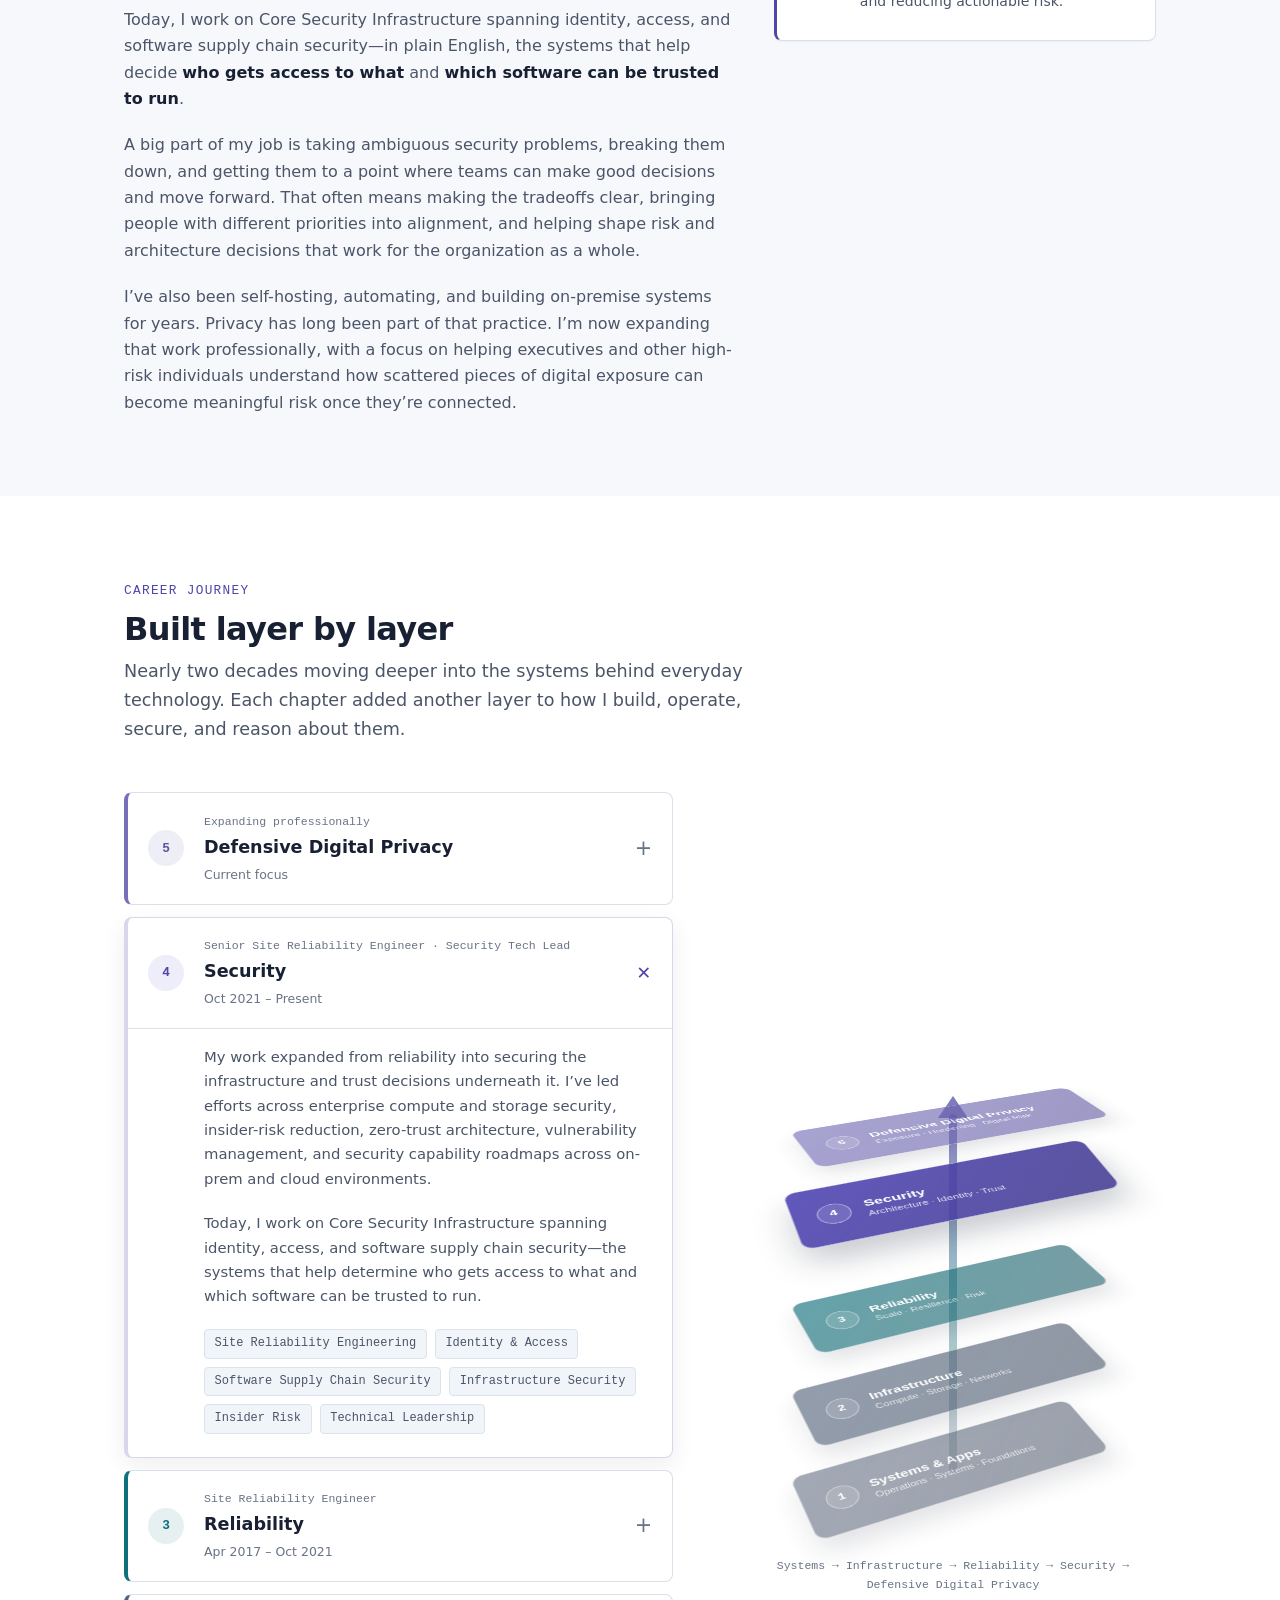
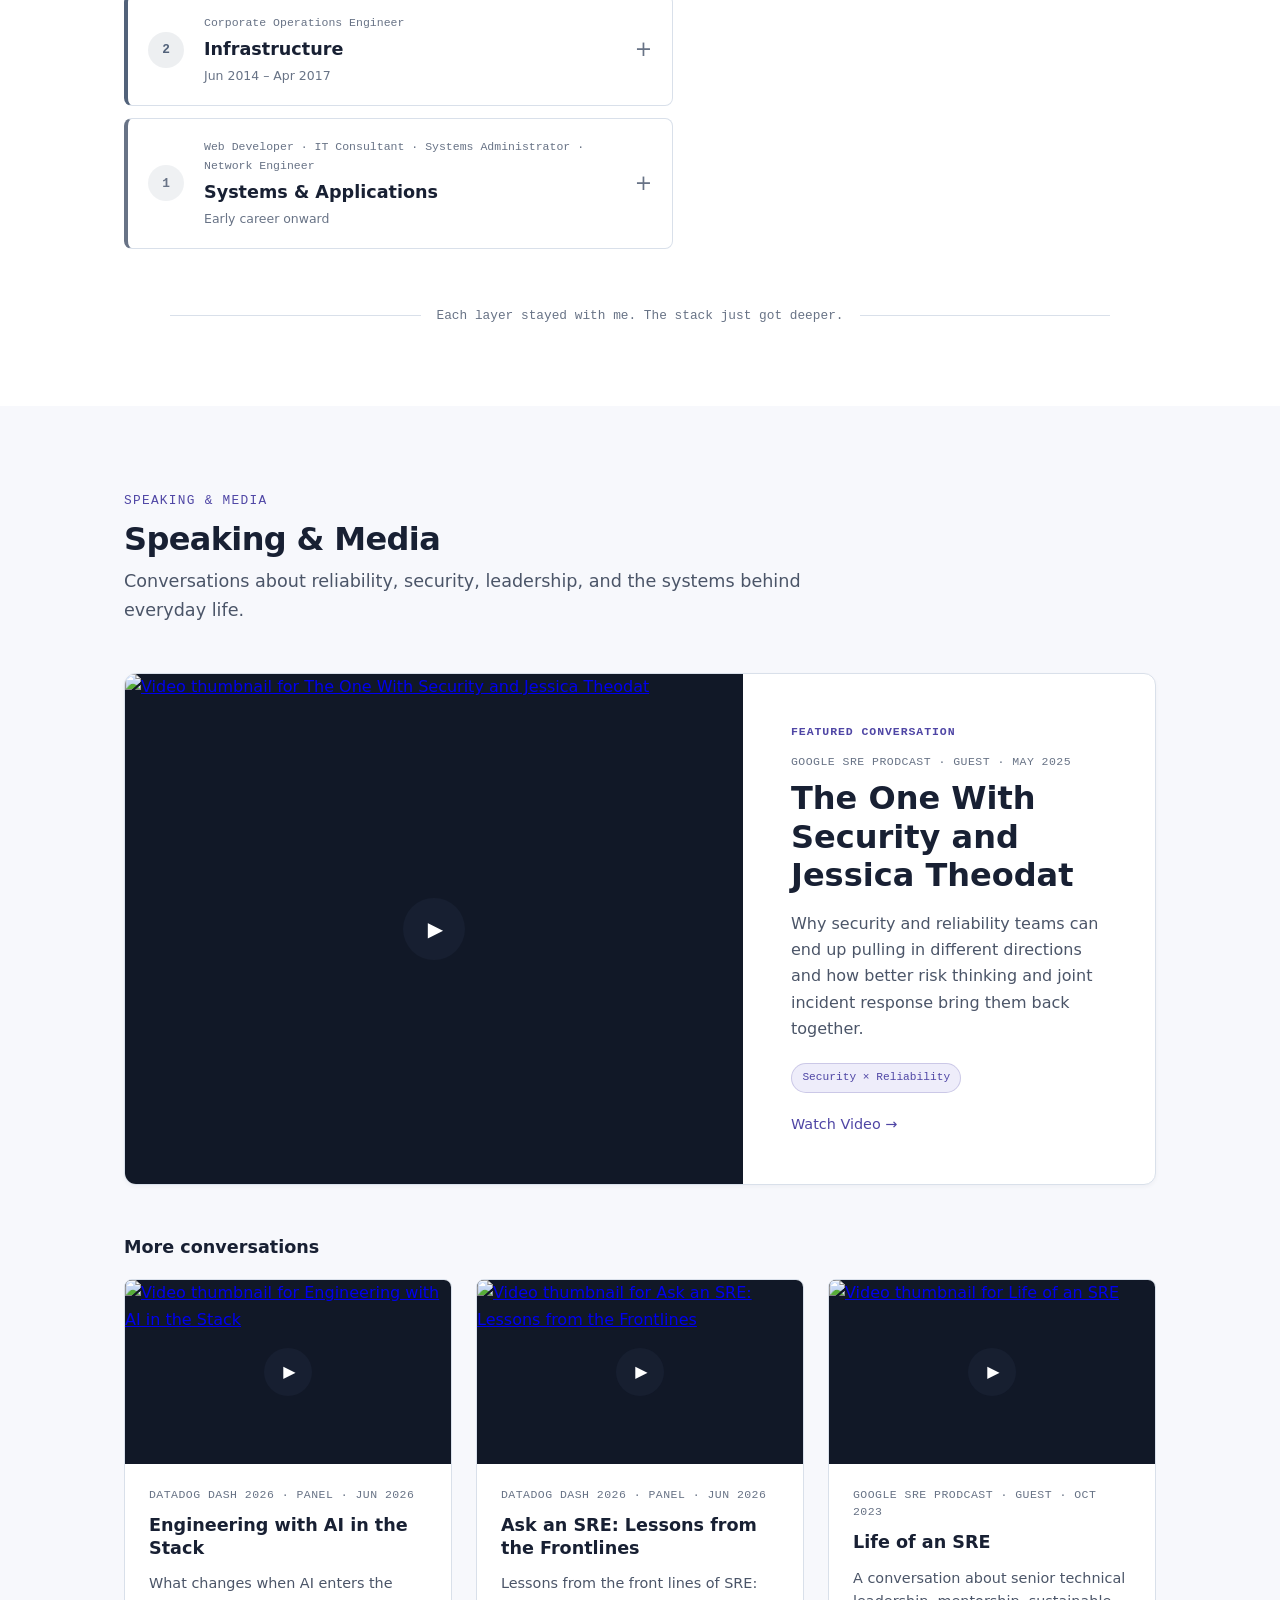
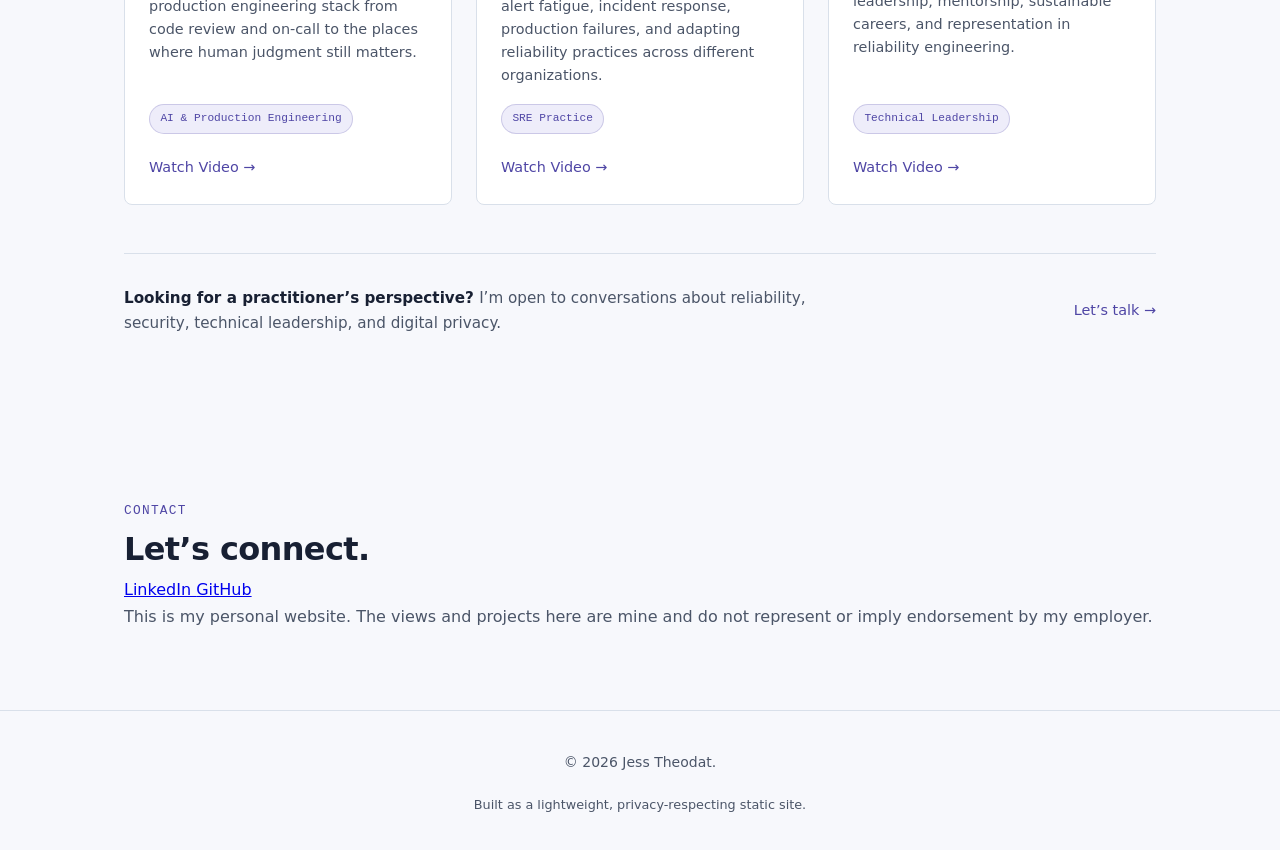
==== commit 68927d4f: "Simplify contact section in index.html" ====
--- a/index.html
+++ b/index.html
@@ -48,9 +48,9 @@
       {
         "@type": "Person",
         "@id": "https://jesstheodat.github.io/#person",
-        "name": "Jess Theodat",
+        "name": "Jessica Theodat",
         "alternateName": [
-          "Jessica Theodat",
+          "Jess Theodat",
           "jesstheodat"
         ],
         "jobTitle": "Senior Site Reliability Engineer and Security Tech Lead",
@@ -1198,62 +1198,40 @@
          Contact
          ========================================================= -->
 
-    <section id="contact" class="section bg-surface">
-      <div class="container">
-
-        <div class="contact-box card card-accent">
-
-          <span class="section-tag">
-            Contact
-          </span>
-
-          <h2 class="section-title">
-            Let’s compare notes.
-          </h2>
-
-          <p class="contact-lead">
-            I’m open to thoughtful conversations around reliability, security,
-            technical leadership, systems design, speaking opportunities, and
-            the evolving problem of digital privacy.
-          </p>
-
-          <div class="contact-actions">
-
-            <a
-              href="https://www.linkedin.com/in/siliconalleyjess"
-              class="btn btn-primary"
-              target="_blank"
-              rel="noopener noreferrer"
-            >
-              Connect on LinkedIn
-            </a>
-
-            <a
-              href="https://github.com/jesstheodat"
-              class="btn btn-secondary"
-              target="_blank"
-              rel="noopener noreferrer"
-            >
-              GitHub
-            </a>
-
-          </div>
-
-
-          <div class="disclaimer-note">
-
-            <p>
-              <em>
-                This is my personal website. The views and projects here are
-                mine and do not represent or imply endorsement by my employer.
-              </em>
-            </p>
-
-          </div>
-
-        </div>
-      </div>
-    </section>
+<section id="contact" class="section contact-section">
+  <div class="container">
+
+    <span class="section-tag">Contact</span>
+
+    <h2 class="section-title">
+      Let’s connect.
+    </h2>
+
+    <div class="contact-links">
+      <a
+        href="https://www.linkedin.com/in/siliconalleyjess"
+        target="_blank"
+        rel="noopener noreferrer"
+      >
+        LinkedIn
+      </a>
+
+      <a
+        href="https://github.com/jesstheodat"
+        target="_blank"
+        rel="noopener noreferrer"
+      >
+        GitHub
+      </a>
+    </div>
+
+    <p class="contact-disclaimer">
+      This is my personal website. The views and projects here are
+      mine and do not represent or imply endorsement by my employer.
+    </p>
+
+  </div>
+</section>
 
   </main>
 
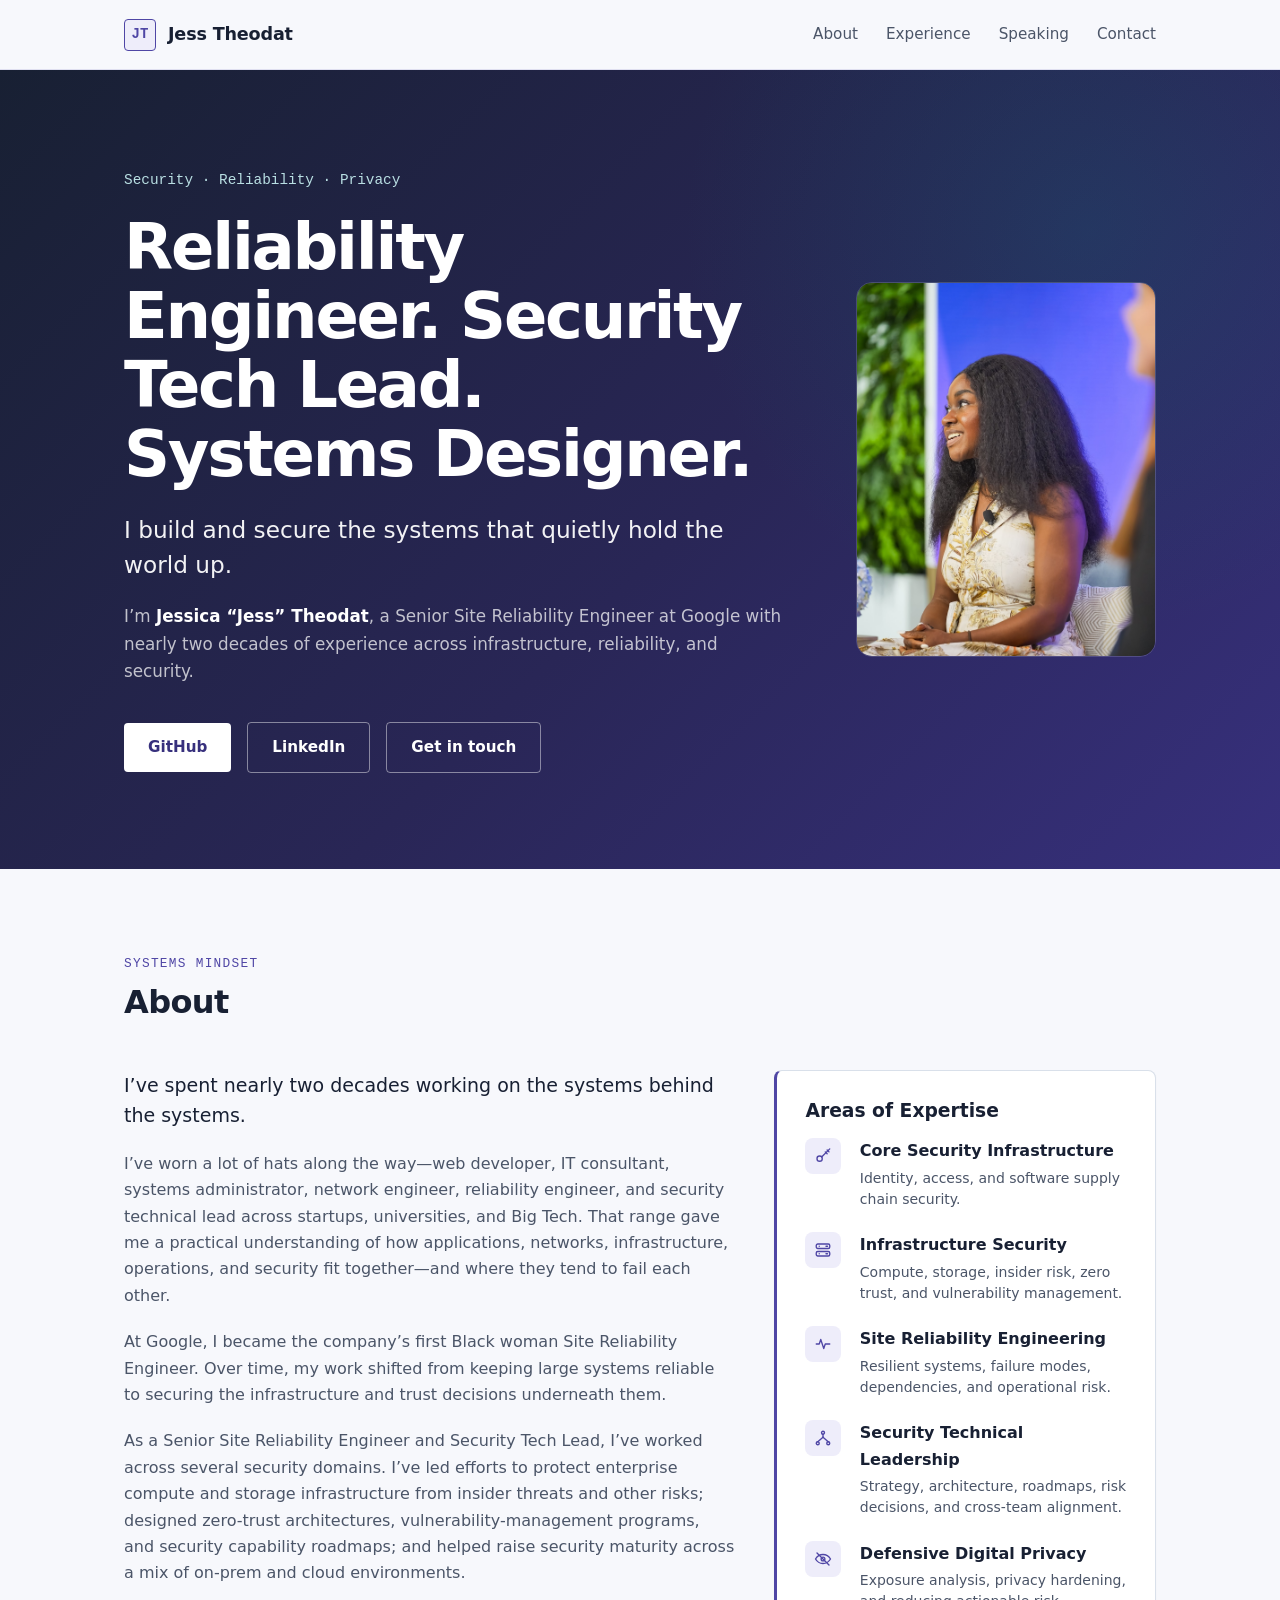
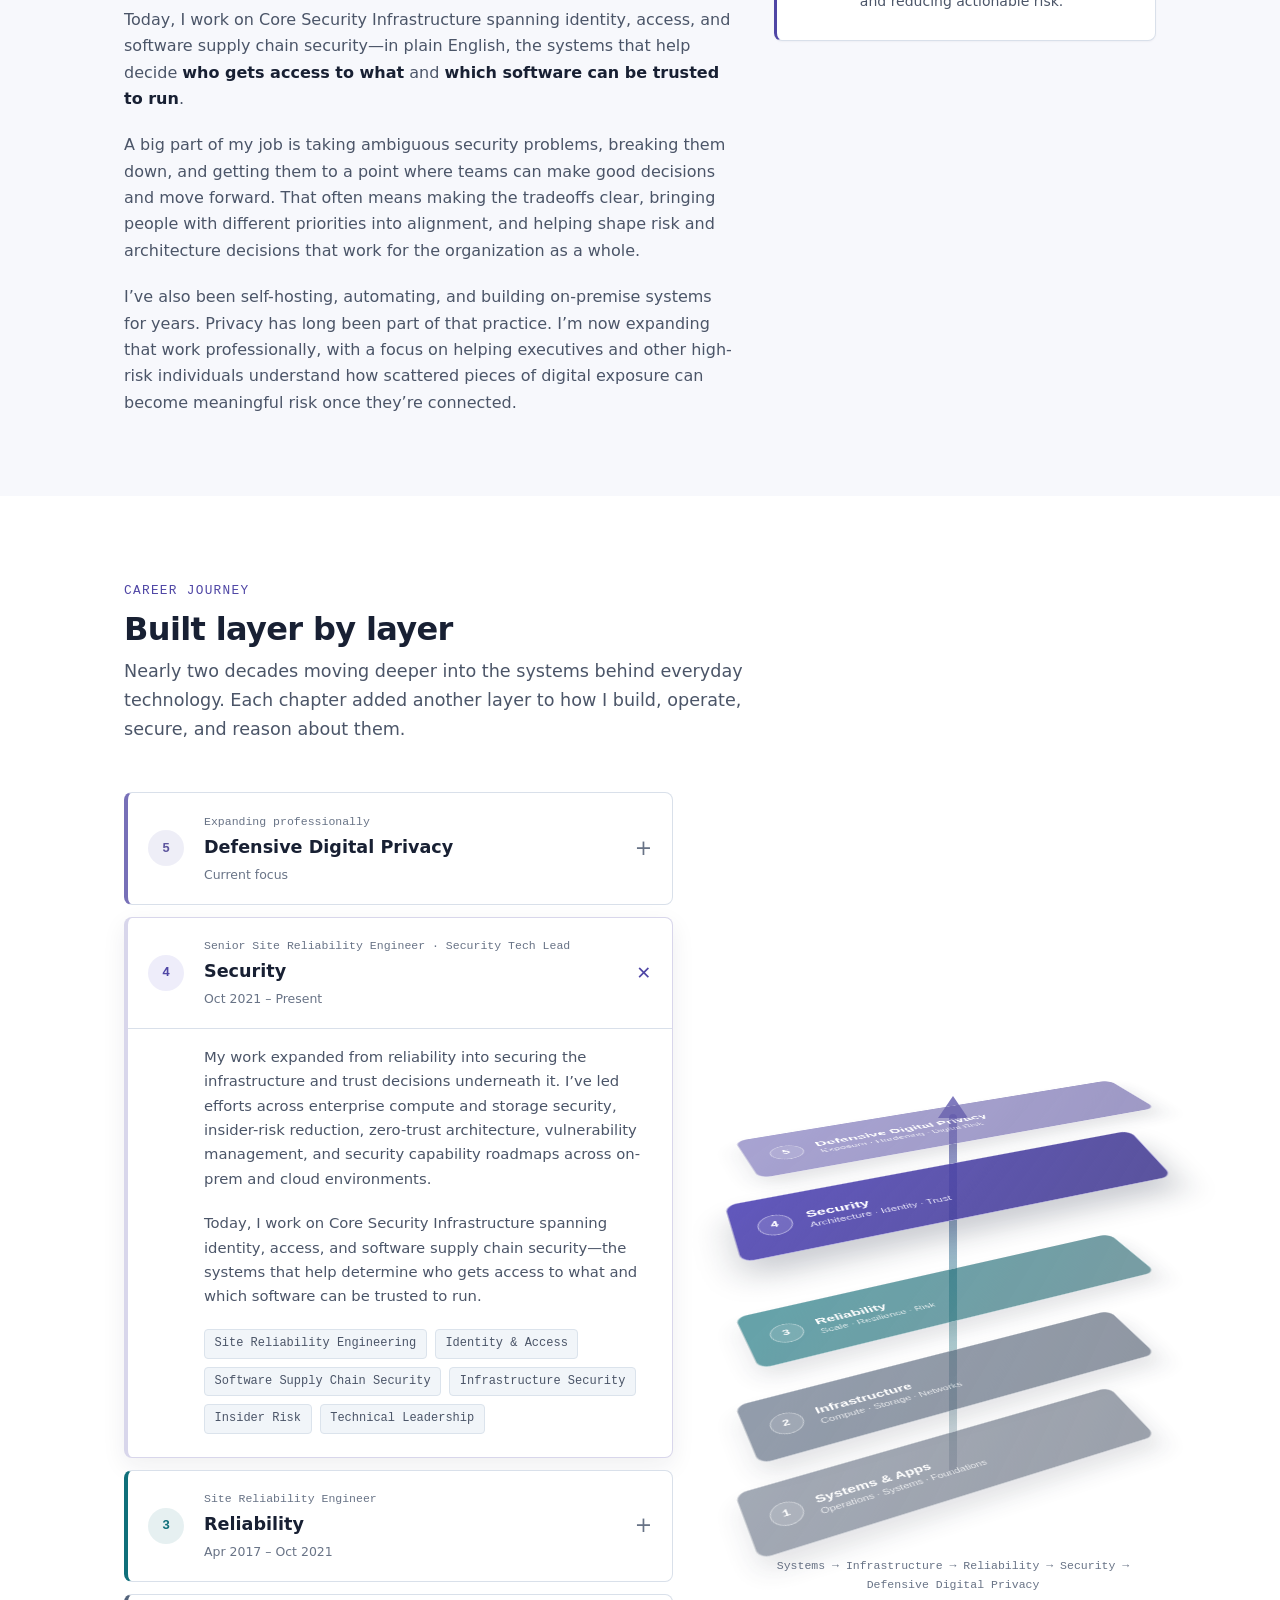
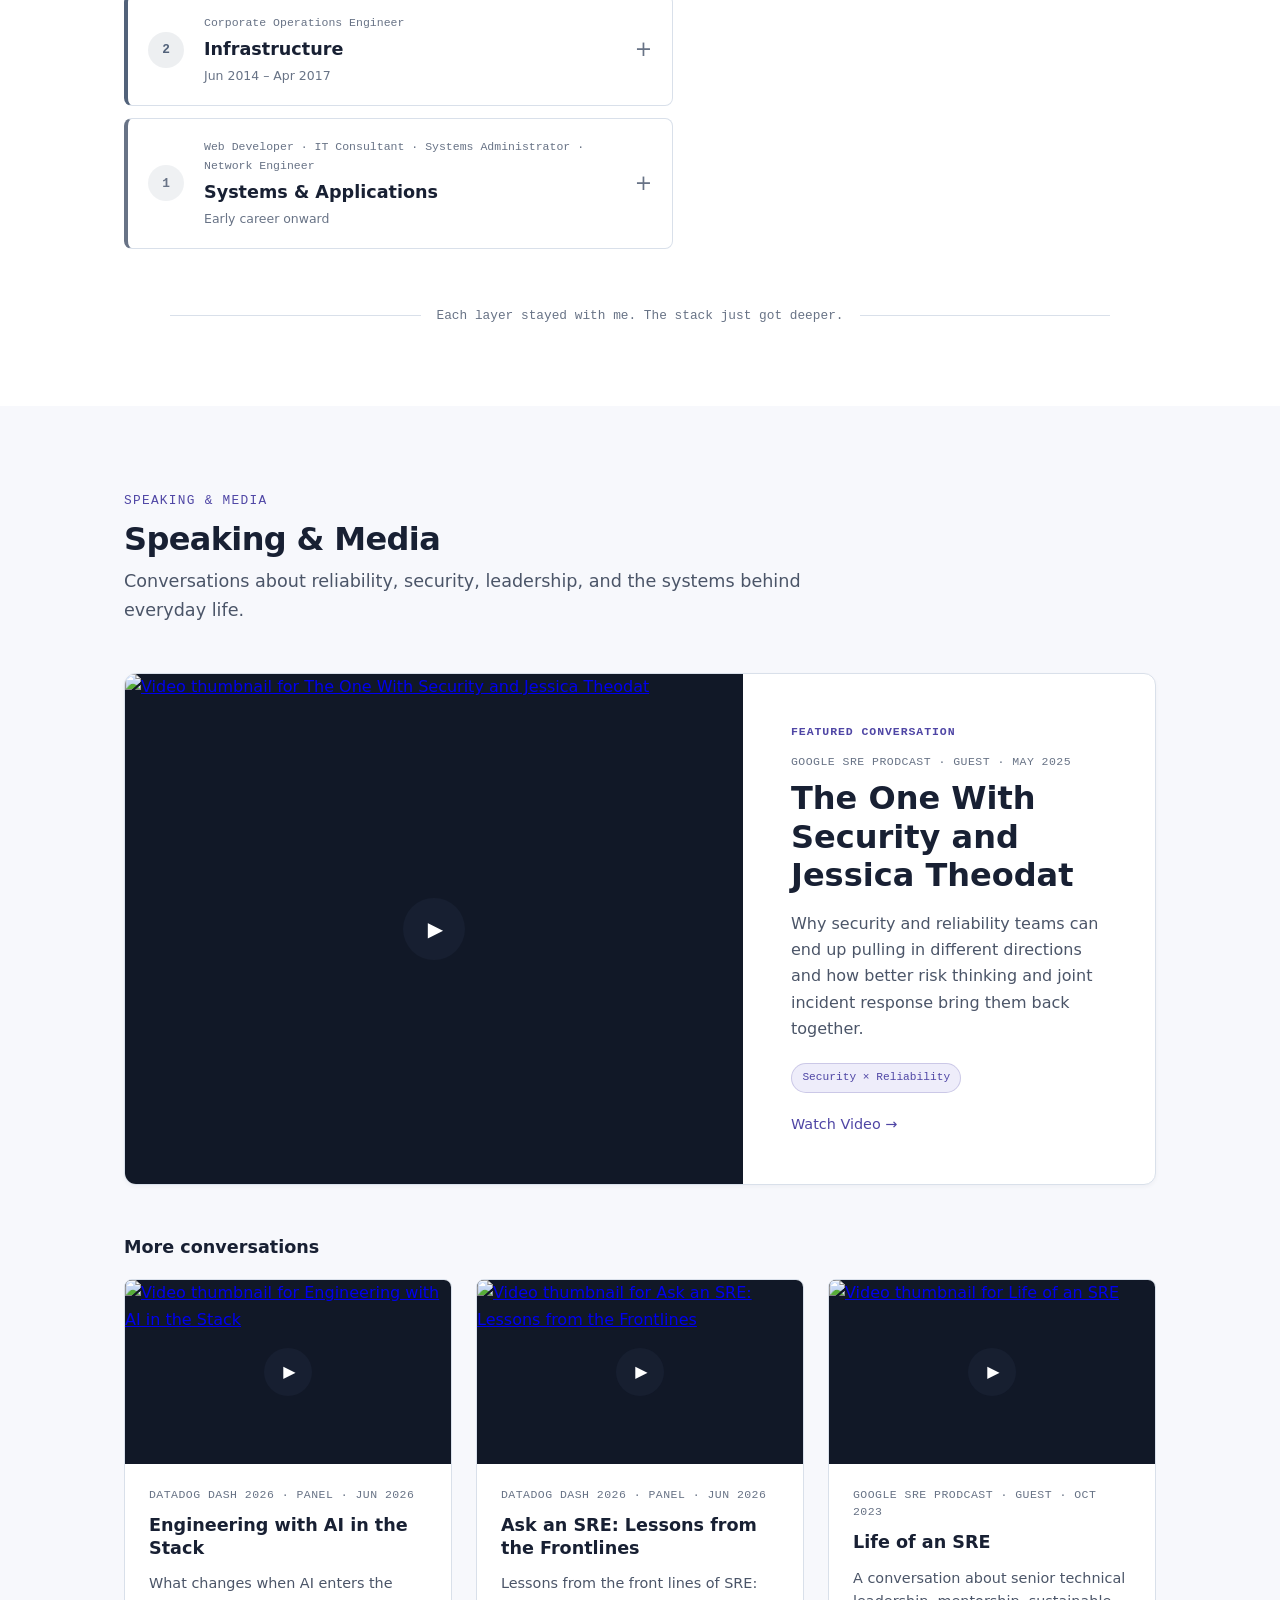
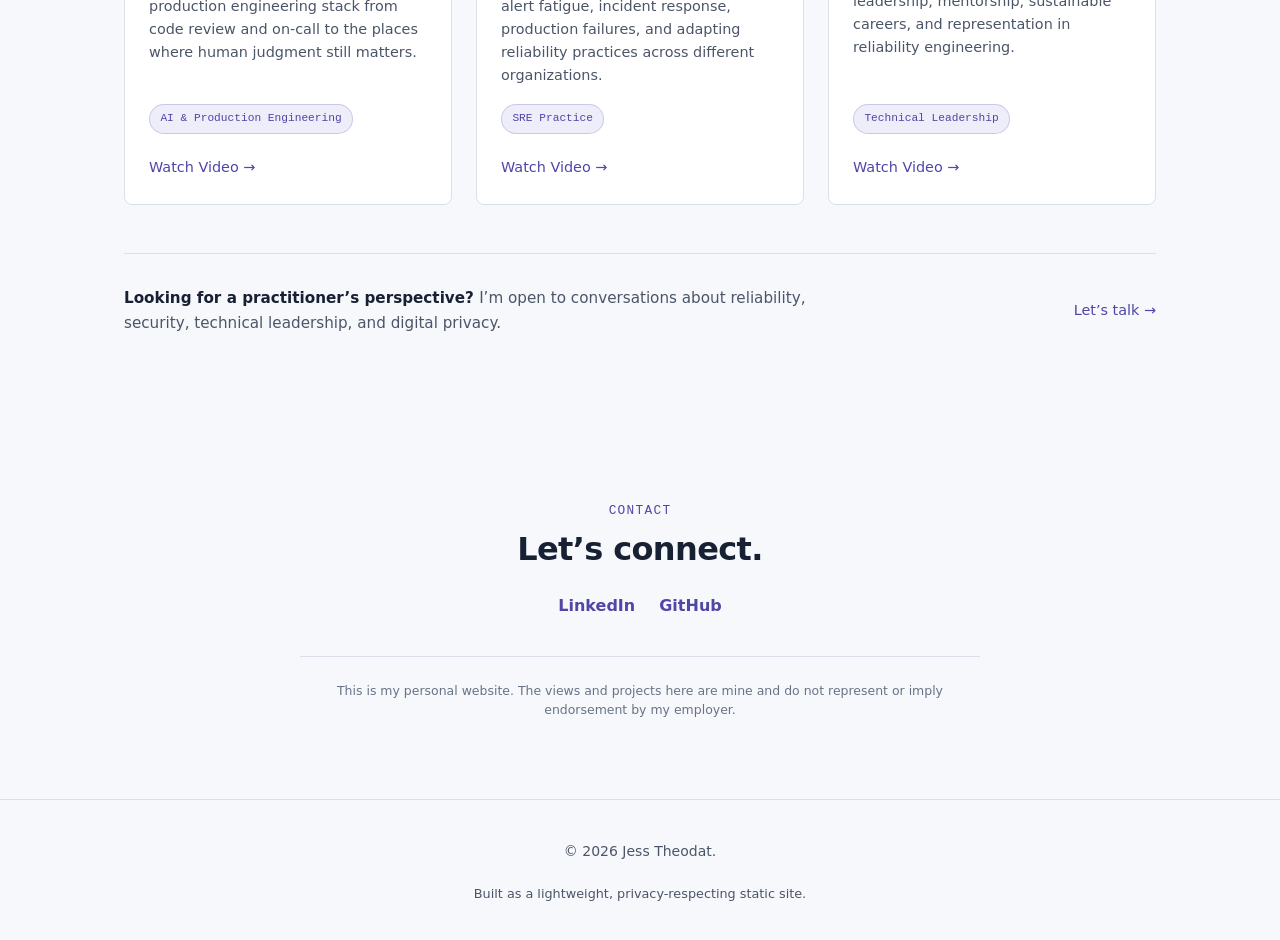
==== commit 4da0788e: "Commit panel shot to hero section" ====
--- a/index.html
+++ b/index.html
@@ -181,7 +181,7 @@
 
     <div class="hero-portrait">
       <img
-        src="assets/jess-theodat.jpeg"
+        src="assets/jess-theodat-panel.jpg"
         alt="Jessica “Jess” Theodat"
       >
     </div>
--- a/assets/css/style.css
+++ b/assets/css/style.css
@@ -591,277 +591,6 @@
   color: var(--text-secondary);
 }
 
-
-/* ==========================================================================
-   Career Journey — Stack Layers
-   ========================================================================== */
-
-.career-stack {
-  display: flex;
-  flex-direction: column;
-  gap: 0.85rem;
-  max-width: 940px;
-  margin: 0 auto;
-}
-
-
-/* ==========================================================================
-   Career Layer
-   ========================================================================== */
-
-.career-layer {
-  position: relative;
-  padding: 1.65rem 1.85rem;
-  background-color: var(--bg-surface);
-  border: 1px solid var(--border-card);
-  border-radius: var(--radius-md);
-  overflow: hidden;
-  transition:
-    border-color var(--transition-fast),
-    box-shadow var(--transition-fast),
-    transform var(--transition-fast);
-}
-
-.career-layer::before {
-  content: "";
-  position: absolute;
-  inset: 0 auto 0 0;
-  width: 4px;
-  background-color: var(--accent-primary);
-}
-
-.career-layer:hover {
-  border-color: var(--border-subtle);
-  box-shadow: 0 7px 20px rgba(24, 32, 51, 0.06);
-}
-
-
-/* ==========================================================================
-   Layer Geometry
-
-   The narrowing shape is meant to communicate accumulated depth:
-   later domains sit on top of foundations that remain part of the work.
-   ========================================================================== */
-
-.career-layer-security {
-  margin-left: 0;
-  margin-right: 0;
-}
-
-.career-layer-reliability {
-  margin-left: 2.25rem;
-  margin-right: 2.25rem;
-}
-
-.career-layer-infrastructure {
-  margin-left: 4.5rem;
-  margin-right: 4.5rem;
-}
-
-.career-layer-systems {
-  margin-left: 6.75rem;
-  margin-right: 6.75rem;
-}
-
-
-/* ==========================================================================
-   Layer Accents
-   ========================================================================== */
-
-.career-layer-security::before {
-  background-color: var(--accent-primary);
-}
-
-.career-layer-reliability::before {
-  background-color: var(--accent-secondary);
-}
-
-.career-layer-infrastructure::before {
-  background-color: var(--text-secondary);
-}
-
-.career-layer-systems::before {
-  background-color: var(--text-muted);
-}
-
-
-/* ==========================================================================
-   Layer Header
-   ========================================================================== */
-
-.career-layer-header {
-  display: flex;
-  justify-content: space-between;
-  align-items: flex-start;
-  gap: 1.5rem;
-  margin-bottom: 0.9rem;
-}
-
-.career-layer-heading {
-  min-width: 0;
-}
-
-.career-layer-kicker {
-  display: block;
-  margin-bottom: 0.3rem;
-  font-family: var(--font-mono);
-  font-size: 0.75rem;
-  line-height: 1.5;
-  color: var(--accent-primary);
-}
-
-.career-layer-title {
-  margin: 0;
-  font-size: 1.4rem;
-  line-height: 1.2;
-}
-
-.career-layer-date {
-  flex-shrink: 0;
-  font-family: var(--font-mono);
-  font-size: 0.8rem;
-  color: var(--text-muted);
-  white-space: nowrap;
-}
-
-
-/* ==========================================================================
-   Layer Content
-   ========================================================================== */
-
-.career-layer-desc {
-  max-width: 780px;
-  margin-bottom: 0.85rem;
-  font-size: 0.95rem;
-  line-height: 1.65;
-}
-
-.career-layer-desc:last-of-type {
-  margin-bottom: 1rem;
-}
-
-
-/* ==========================================================================
-   Privacy Expansion
-
-   This intentionally sits outside the nested stack so it reads as an
-   emerging application of the existing experience rather than a new
-   "highest" layer.
-   ========================================================================== */
-
-.career-expansion {
-  display: grid;
-  grid-template-columns: 44px 1fr;
-  gap: 1rem;
-  max-width: 860px;
-  margin: 2.25rem auto 0;
-  padding: 1.4rem 1.5rem;
-  background-color: var(--accent-soft);
-  border: 1px solid var(--border-subtle);
-  border-radius: var(--radius-md);
-}
-
-.career-expansion-marker {
-  display: inline-flex;
-  align-items: center;
-  justify-content: center;
-  width: 38px;
-  height: 38px;
-  margin-top: 0.1rem;
-  border-radius: 50%;
-  background-color: var(--bg-surface);
-  color: var(--accent-primary);
-}
-
-.career-expansion-marker svg {
-  width: 18px;
-  height: 18px;
-  stroke: currentColor;
-  stroke-width: 1.8;
-  stroke-linecap: round;
-  stroke-linejoin: round;
-  fill: none;
-}
-
-.career-expansion-title {
-  margin: 0 0 0.55rem;
-  font-size: 1.15rem;
-}
-
-.career-expansion p {
-  max-width: 740px;
-  margin-bottom: 0.9rem;
-  font-size: 0.925rem;
-  line-height: 1.6;
-}
-
-
-/* ==========================================================================
-   Career Closing Line
-   ========================================================================== */
-
-.career-stack-footer {
-  display: flex;
-  align-items: center;
-  gap: 1rem;
-  max-width: 940px;
-  margin: 2rem auto 0;
-}
-
-.career-stack-line {
-  flex: 1;
-  height: 1px;
-  background-color: var(--border-card);
-}
-
-.career-stack-footer p {
-  margin: 0;
-  font-family: var(--font-mono);
-  font-size: 0.8rem;
-  color: var(--text-muted);
-  white-space: nowrap;
-}
-
-
-/* ==========================================================================
-   Career Journey — Responsive
-   ========================================================================== */
-
-@media (max-width: 768px) {
-  .career-layer-security,
-  .career-layer-reliability,
-  .career-layer-infrastructure,
-  .career-layer-systems {
-    margin-left: 0;
-    margin-right: 0;
-  }
-
-  .career-layer {
-    padding: 1.4rem 1.5rem;
-  }
-
-  .career-layer-header {
-    flex-direction: column;
-    gap: 0.35rem;
-  }
-
-  .career-layer-date {
-    white-space: normal;
-  }
-
-  .career-expansion {
-    grid-template-columns: 1fr;
-  }
-
-  .career-stack-footer {
-    align-items: flex-start;
-  }
-
-  .career-stack-footer p {
-    white-space: normal;
-  }
-}
-
 /* ==========================================================================
    Tags
    ========================================================================== */
@@ -1279,6 +1008,19 @@
 
 @media (hover: hover) and (pointer: fine) {
 
+.career-layer-card:not(.is-active):hover {
+    border-color: var(--border-subtle);
+    background: var(--bg-surface-hover);
+  }
+
+  .career-plane:hover {
+    transform:
+      translateX(-50%)
+      rotateX(52deg)
+      rotateZ(-20deg)
+      translateZ(12px);
+  }
+
   .media-thumbnail-link:hover .media-thumbnail,
   .media-featured-thumbnail:hover img {
     transform: scale(1.025);
@@ -1362,40 +1104,6 @@
    Contact & Footer
    ========================================================================== */
 
-.contact-box {
-  text-align: center;
-  padding: 3.5rem 2rem;
-  max-width: 780px;
-  margin: 0 auto;
-}
-
-.contact-lead {
-  font-size: 1.15rem;
-  margin-bottom: 2rem;
-}
-
-.contact-actions {
-  display: flex;
-  flex-direction: column;
-  align-items: center;
-  gap: 1.25rem;
-}
-
-.contact-placeholder code {
-  font-family: var(--font-mono);
-  font-size: 0.9rem;
-  background-color: #f1f5f9;
-  padding: 0.5rem 1rem;
-  border-radius: var(--radius-sm);
-  border: 1px dashed var(--border-subtle);
-  color: var(--accent-primary);
-}
-
-.disclaimer-note {
-  margin-top: 2.5rem;
-  font-size: 0.8rem;
-  color: var(--text-muted);
-}
 
 .site-footer {
   padding: 2.5rem 0;
@@ -1471,7 +1179,6 @@
   gap: clamp(3rem, 6vw, 5.5rem);
   align-items: center;
 }
-
 
 /* ==========================================================================
    Narrative Cards
@@ -1525,11 +1232,14 @@
   grid-template-columns: 40px minmax(0, 1fr) auto;
   gap: 1rem;
   align-items: center;
+
   width: 100%;
   padding: 1.15rem 1.25rem;
+
   border: 0;
   background: transparent;
   color: inherit;
+
   text-align: left;
   font: inherit;
   cursor: pointer;
@@ -1540,11 +1250,41 @@
   outline-offset: -3px;
 }
 
+.career-layer-name {
+  font-size: 1.1rem;
+  font-weight: 650;
+  color: var(--text-primary);
+}
+
+.career-layer-card.is-active .career-trigger-indicator {
+  transform: rotate(45deg);
+  color: var(--accent-primary);
+}
+
+
+/* Expanded narrative */
+
+.career-layer-details {
+  border-top: 1px solid var(--border-card);
+}
+
+.career-layer-details-inner {
+  padding: 1rem 1.25rem 1.4rem 4.75rem;
+}
+
+.career-layer-details p {
+  max-width: 680px;
+  font-size: 0.925rem;
+  line-height: 1.65;
+}
+
+.career-layer-details .tag-group {
+  margin-top: 1rem;
+}
 
 /* Number badge */
 
-.career-number,
-.career-expansion-icon {
+.career-number {
   display: inline-flex;
   align-items: center;
   justify-content: center;
@@ -1597,12 +1337,6 @@
   color: var(--text-muted);
 }
 
-.career-layer-name {
-  font-size: 1.1rem;
-  font-weight: 650;
-  color: var(--text-primary);
-}
-
 .career-date {
   margin-top: 0.15rem;
   font-size: 0.78rem;
@@ -1616,50 +1350,6 @@
   transition: transform var(--transition-fast);
 }
 
-.career-layer-card.is-active .career-trigger-indicator {
-  transform: rotate(45deg);
-  color: var(--accent-primary);
-}
-
-
-/* Expanded narrative */
-
-.career-layer-details {
-  border-top: 1px solid var(--border-card);
-}
-
-.career-layer-details-inner {
-  padding: 1rem 1.25rem 1.4rem 4.75rem;
-}
-
-.career-layer-details p {
-  max-width: 680px;
-  font-size: 0.925rem;
-  line-height: 1.65;
-}
-
-.career-layer-details .tag-group {
-  margin-top: 1rem;
-}
-
-
-/* ==========================================================================
-   Privacy Expansion Card
-   ========================================================================== */
-
-.career-layer-privacy {
-  margin-top: 0.5rem;
-  background: var(--accent-soft);
-  border-color: var(--border-subtle);
-  border-left-color: #7770b8;
-}
-
-.career-expansion-icon {
-  background: var(--bg-surface);
-  color: var(--accent-primary);
-  border: 1px solid var(--border-subtle);
-}
-
 
 /* ==========================================================================
    Isometric Visual
@@ -1672,7 +1362,7 @@
 }
 
 .career-isometric {
-  --plane-width: 310px;
+  --plane-width: 420px;
   --plane-height: 92px;
 
   position: relative;
@@ -1872,81 +1562,6 @@
 }
 
 
-/* ==========================================================================
-   Privacy Branch
-   ========================================================================== */
-
-.career-privacy-connector {
-  position: absolute;
-  z-index: 0;
-  top: 103px;
-  left: 65%;
-  width: 82px;
-  height: 2px;
-  background: rgba(119, 112, 184, 0.5);
-  transform: rotate(-18deg);
-  transform-origin: left center;
-}
-
-.career-privacy-connector::after {
-  content: "";
-  position: absolute;
-  right: -5px;
-  top: -4px;
-  width: 9px;
-  height: 9px;
-  border-top: 2px solid rgba(119, 112, 184, 0.7);
-  border-right: 2px solid rgba(119, 112, 184, 0.7);
-  transform: rotate(45deg);
-}
-
-.career-privacy-plane {
-  position: absolute;
-  z-index: 4;
-  top: 30px;
-  right: -20px;
-
-  width: 180px;
-  padding: 0.9rem 1rem;
-
-  border: 1px solid rgba(119, 112, 184, 0.34);
-  border-radius: 10px;
-
-  background: rgba(238, 237, 250, 0.92);
-  color: var(--text-primary);
-
-  text-align: left;
-  cursor: pointer;
-
-  box-shadow: 0 10px 25px rgba(24, 32, 51, 0.08);
-
-  transition:
-    transform var(--transition-fast),
-    border-color var(--transition-fast),
-    box-shadow var(--transition-fast);
-}
-
-.career-privacy-plane:hover,
-.career-privacy-plane.is-active {
-  transform: translateY(-4px);
-  border-color: #7770b8;
-  box-shadow: 0 14px 28px rgba(24, 32, 51, 0.11);
-}
-
-.career-privacy-eyebrow {
-  display: block;
-  margin-bottom: 0.25rem;
-  font-family: var(--font-mono);
-  font-size: 0.62rem;
-  text-transform: uppercase;
-  letter-spacing: 0.07em;
-  color: var(--accent-primary);
-}
-
-.career-privacy-plane strong {
-  font-size: 0.8rem;
-}
-
 
 /* Caption */
 
@@ -1967,7 +1582,8 @@
   display: flex;
   align-items: center;
   gap: 1rem;
-  margin-top: 3.5rem;
+  max-width: 940px;
+  margin: 3.5rem auto 0;
 }
 
 .career-stack-footer p {
@@ -1984,26 +1600,6 @@
   background: var(--border-card);
 }
 
-
-/* ==========================================================================
-   Hover — pointer devices only
-   ========================================================================== */
-
-@media (hover: hover) and (pointer: fine) {
-
-  .career-layer-card:not(.is-active):hover {
-    border-color: var(--border-subtle);
-    background: var(--bg-surface-hover);
-  }
-
-  .career-plane:hover {
-    transform:
-      translateX(-50%)
-      rotateX(52deg)
-      rotateZ(-20deg)
-      translateZ(12px);
-  }
-}
 
 
 /* ==========================================================================
@@ -2050,27 +1646,31 @@
     --plane-width: min(250px, 72vw);
     --plane-height: 72px;
 
-    height: 385px;
+    height: 420px;
   }
 
   .career-plane {
     padding: 0.75rem 1rem;
   }
 
+  .career-plane-privacy {
+    top: 30px;
+  }
+
   .career-plane-security {
-    top: 44px;
+    top: 96px;
   }
 
   .career-plane-reliability {
-    top: 118px;
+    top: 162px;
   }
 
   .career-plane-infrastructure {
-    top: 192px;
+    top: 228px;
   }
 
   .career-plane-systems {
-    top: 266px;
+    top: 294px;
   }
 
   .career-core {
@@ -2082,27 +1682,6 @@
     display: none;
   }
 
-  .career-privacy-plane {
-    top: 5px;
-    right: 0;
-    width: 145px;
-    padding: 0.7rem 0.8rem;
-  }
-
-  .career-privacy-connector {
-    display: none;
-  }
-
-  .career-layer-trigger {
-    grid-template-columns: 36px minmax(0, 1fr) auto;
-    gap: 0.8rem;
-    padding: 1rem;
-  }
-
-  .career-layer-details-inner {
-    padding: 1rem 1rem 1.25rem;
-  }
-
   .career-stack-footer {
     margin-top: 2rem;
   }
@@ -2121,9 +1700,42 @@
 @media (prefers-reduced-motion: reduce) {
 
   .career-plane,
-  .career-privacy-plane,
   .career-layer-card,
   .career-trigger-indicator {
     transition: none;
   }
 }
+
+
+.contact-section {
+  text-align: center;
+}
+
+.contact-links {
+  display: flex;
+  justify-content: center;
+  gap: 1.5rem;
+  margin-top: 1.5rem;
+}
+
+.contact-links a {
+  font-weight: 600;
+  color: var(--accent-primary);
+  text-decoration: none;
+}
+
+.contact-links a:hover {
+  text-decoration: underline;
+}
+
+.contact-disclaimer {
+  max-width: 680px;
+  margin: 2.25rem auto 0;
+  padding-top: 1.5rem;
+
+  border-top: 1px solid var(--border-card);
+
+  font-size: 0.78rem;
+  line-height: 1.55;
+  color: var(--text-muted);
+}
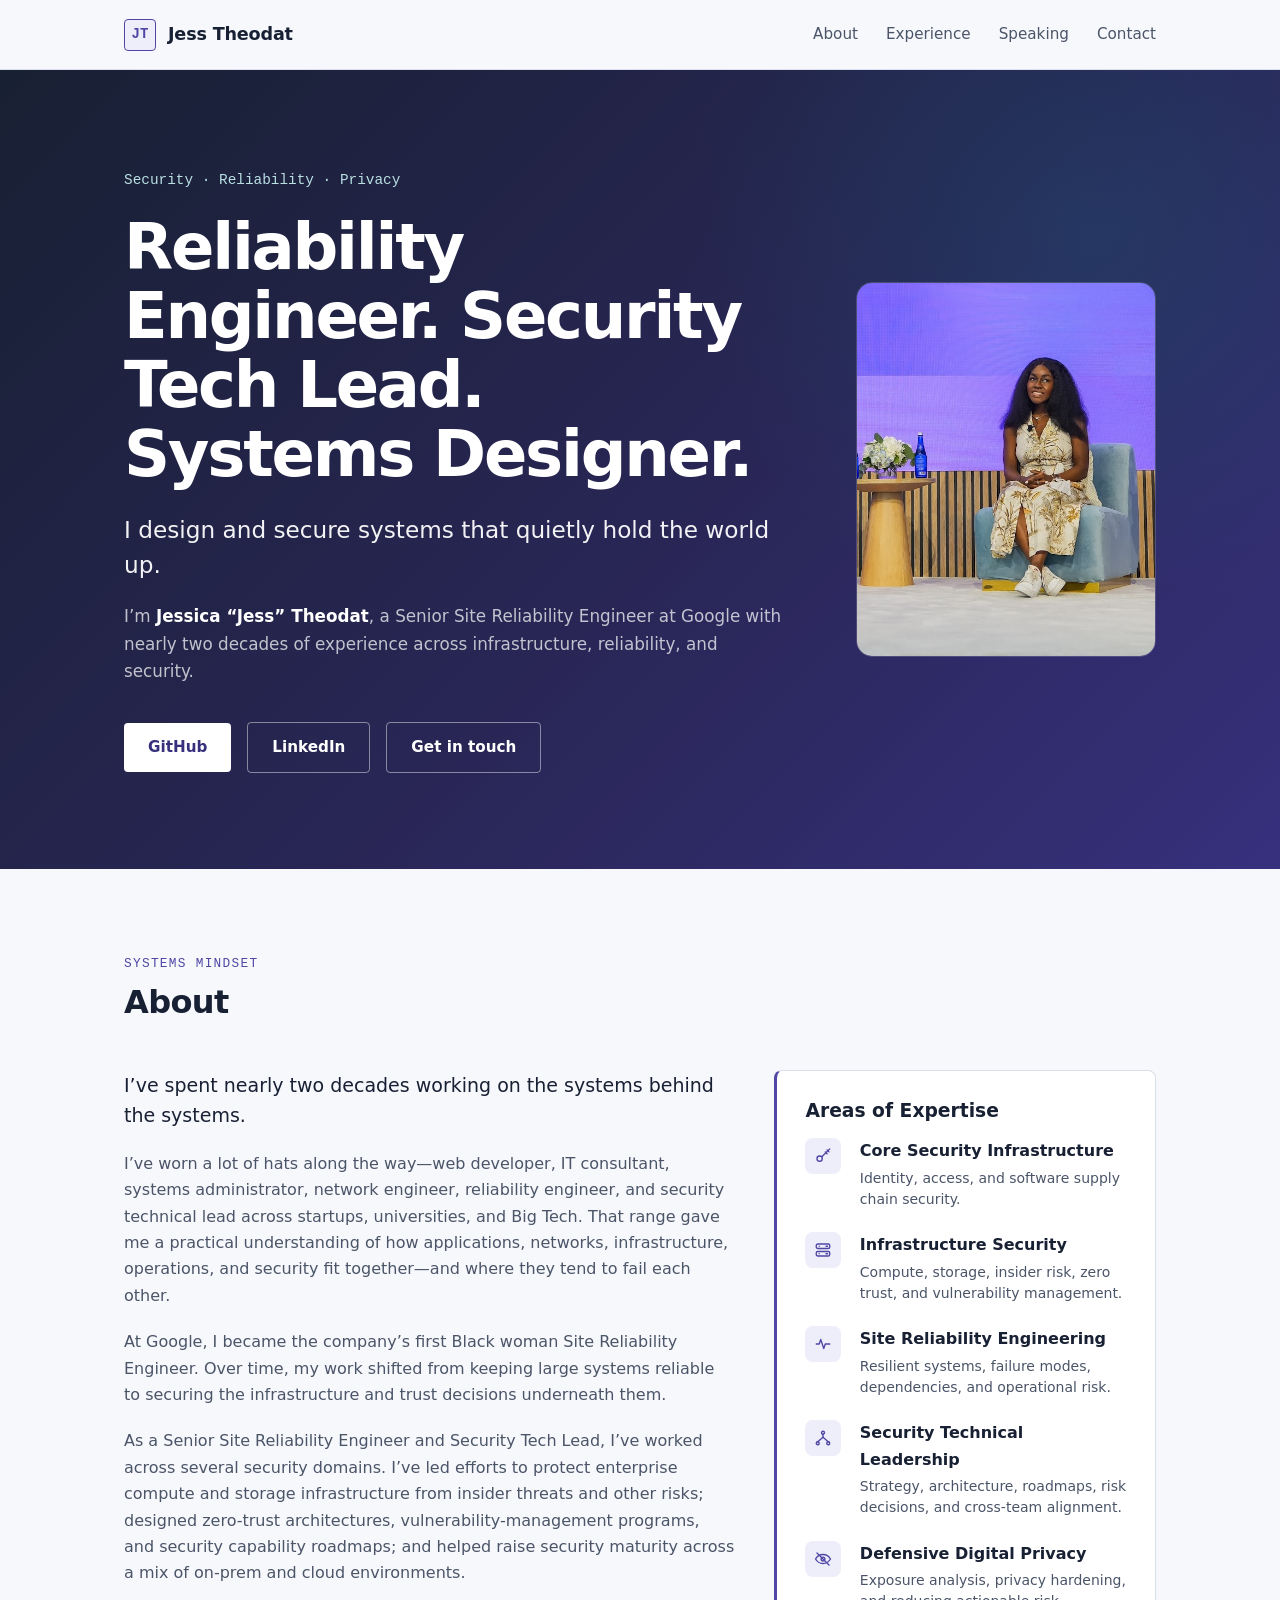
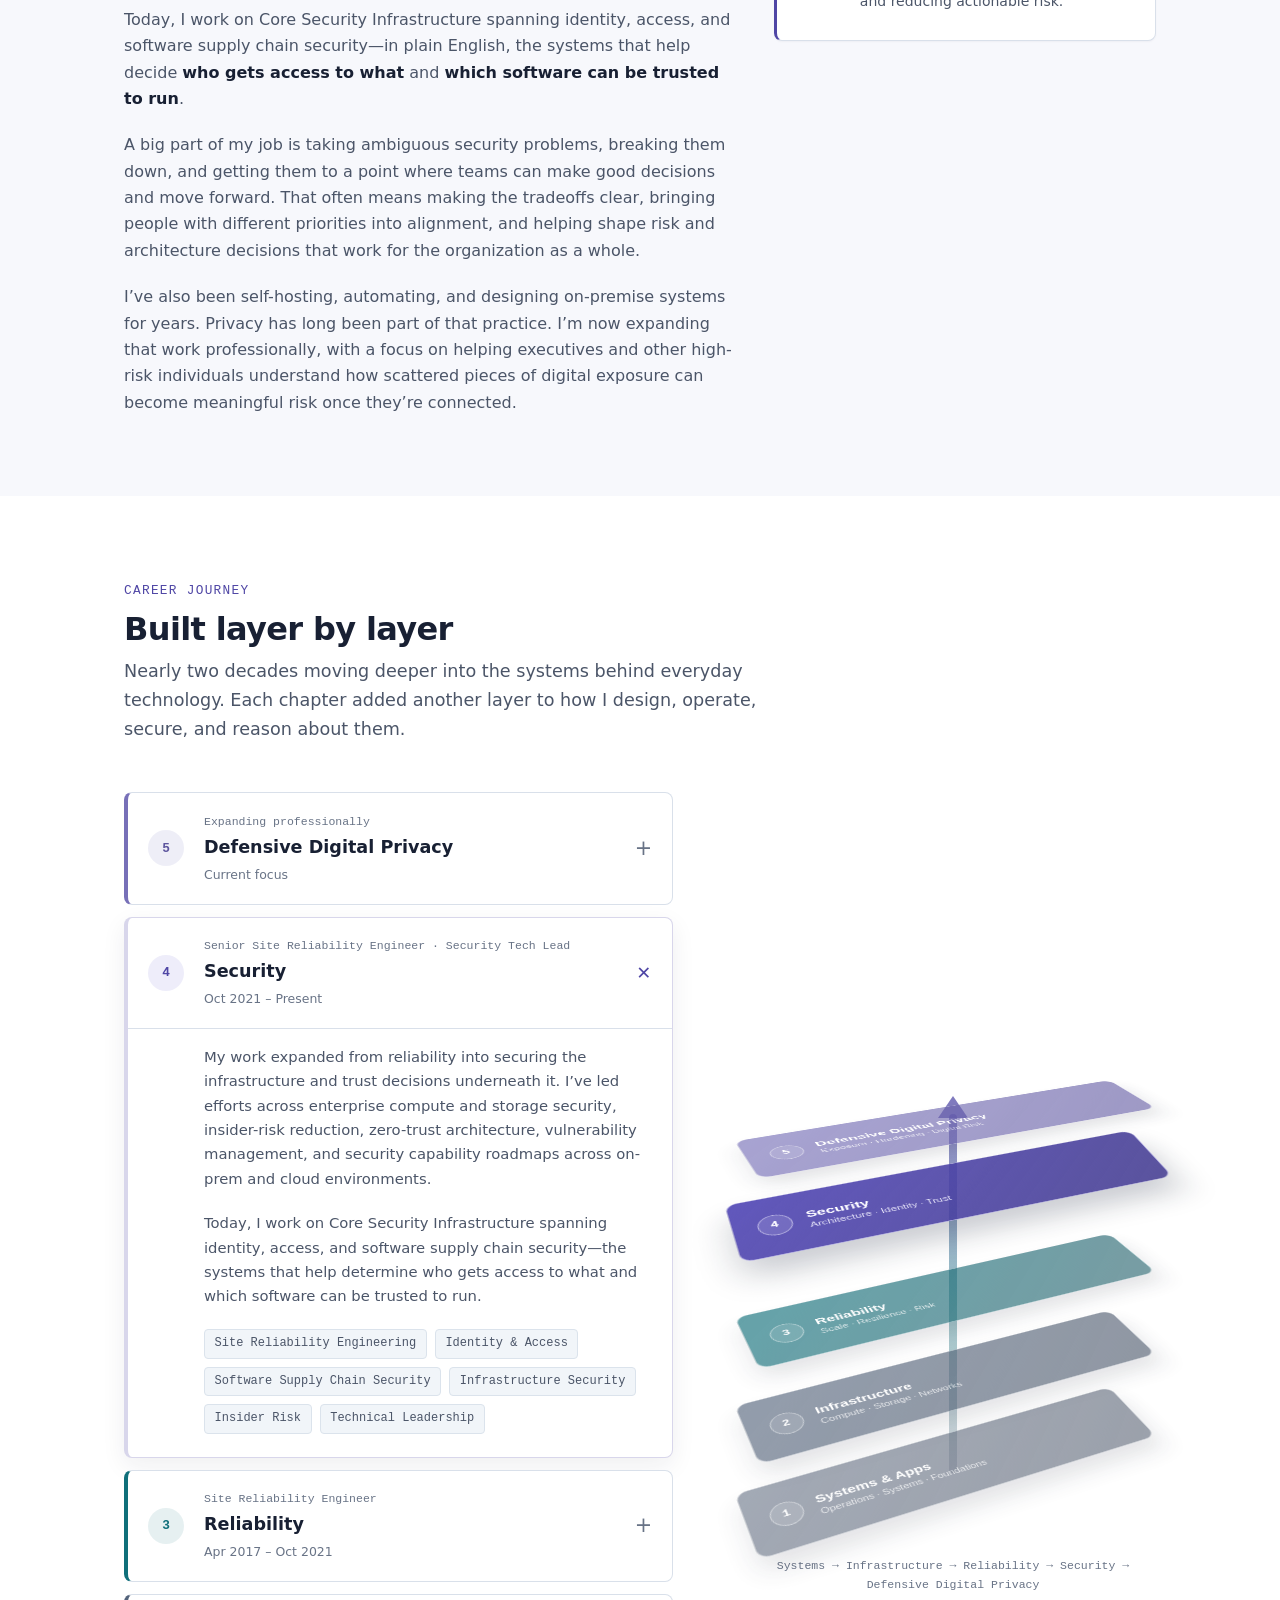
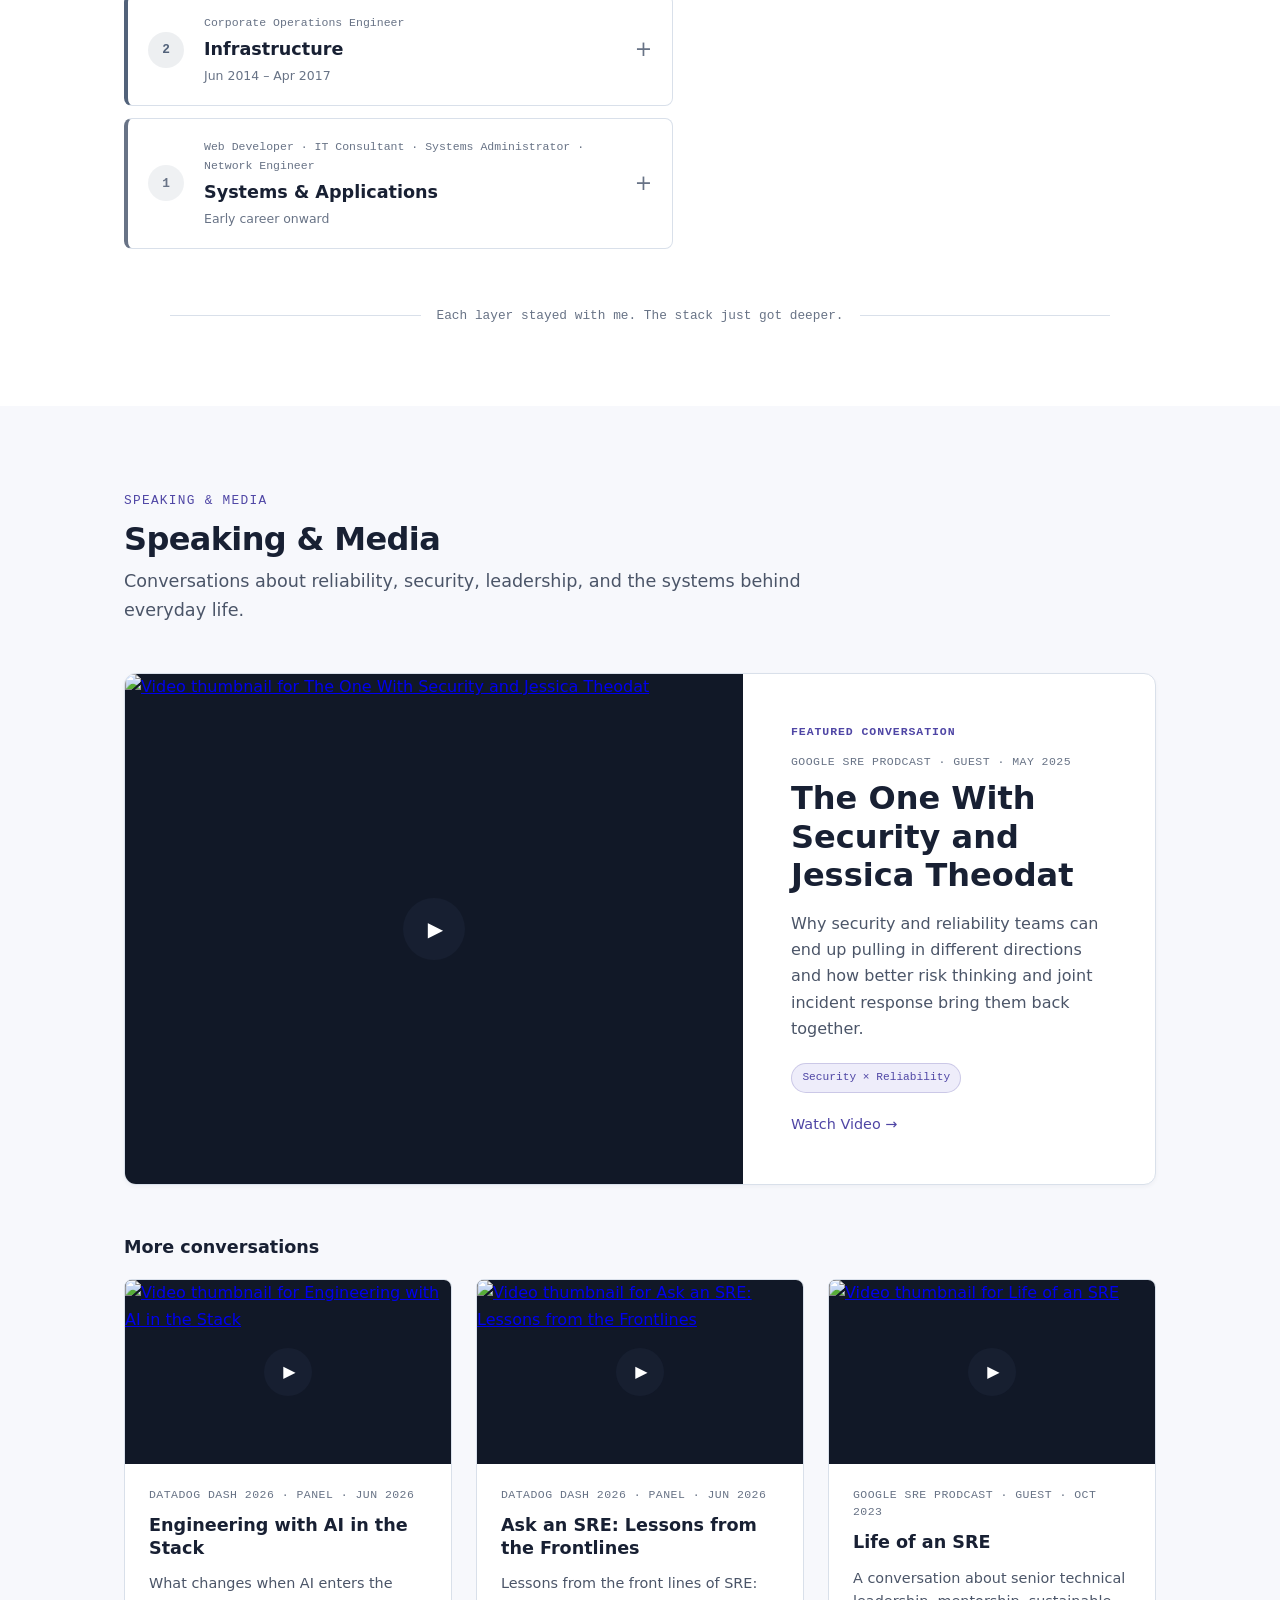
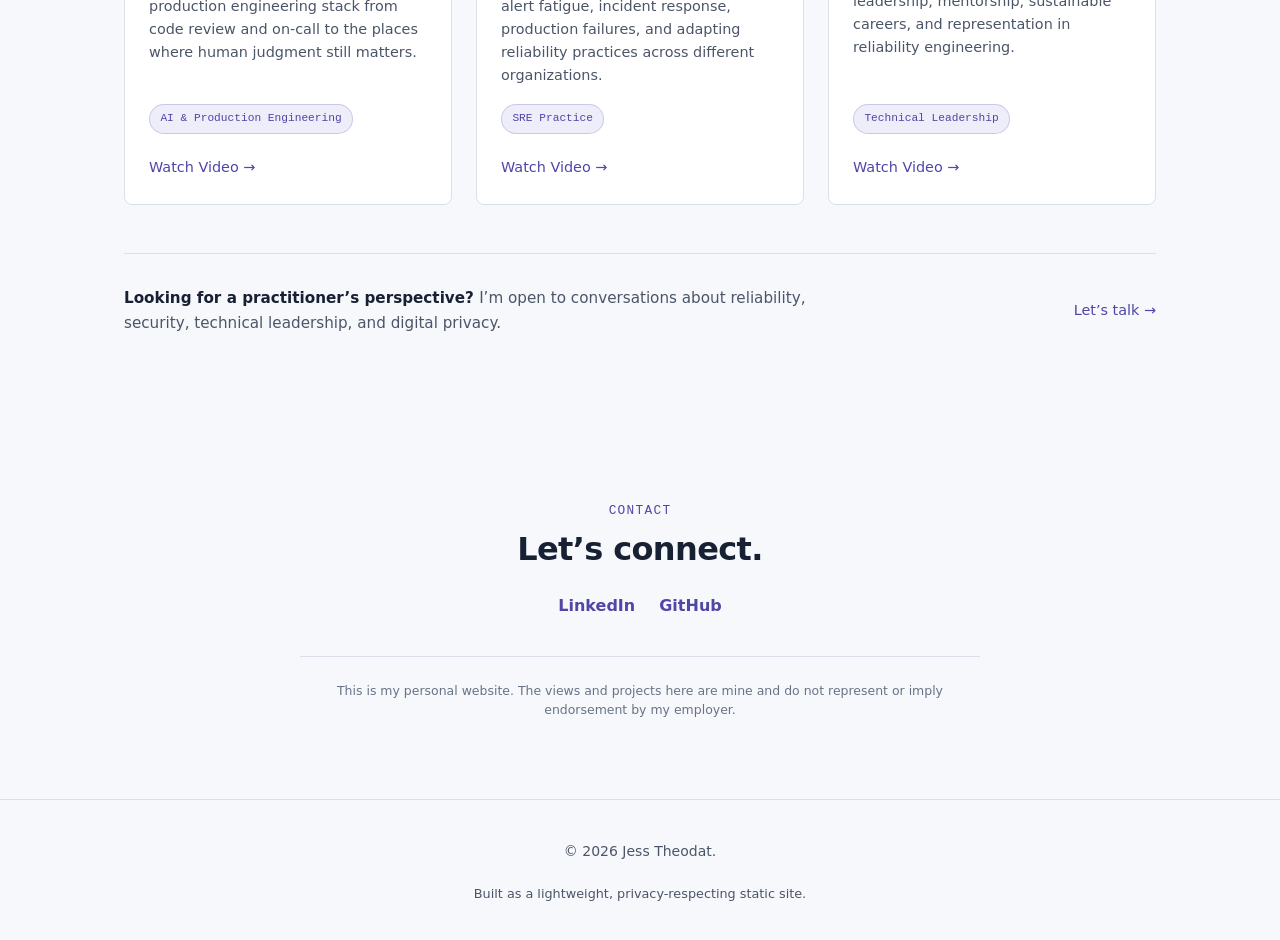
==== commit 85d2ebd5: "Update index.html" ====
--- a/index.html
+++ b/index.html
@@ -29,7 +29,7 @@
 
   <meta
     property="og:description"
-    content="I build and secure the systems that quietly hold the world up."
+    content="I design and secure systems that quietly hold the world up."
   >
 
   <meta property="og:site_name" content="Jess Theodat">
@@ -142,7 +142,7 @@
       </h1>
 
       <p class="hero-statement">
-        I build and secure the systems that quietly hold the world up.
+        I design and secure systems that quietly hold the world up.
       </p>
 
       <p class="hero-subtitle">
@@ -249,7 +249,7 @@
   </p>
 
   <p>
-    I’ve also been self-hosting, automating, and building on-premise systems
+    I’ve also been self-hosting, automating, and designing on-premise systems
     for years. Privacy has long been part of that practice. I’m now expanding
     that work professionally, with a focus on helping executives and other
     high-risk individuals understand how scattered pieces of digital exposure
@@ -379,7 +379,7 @@
 
       <p class="section-subtitle">
         Nearly two decades moving deeper into the systems behind everyday
-        technology. Each chapter added another layer to how I build, operate,
+        technology. Each chapter added another layer to how I design, operate,
         secure, and reason about them.
       </p>
     </div>
